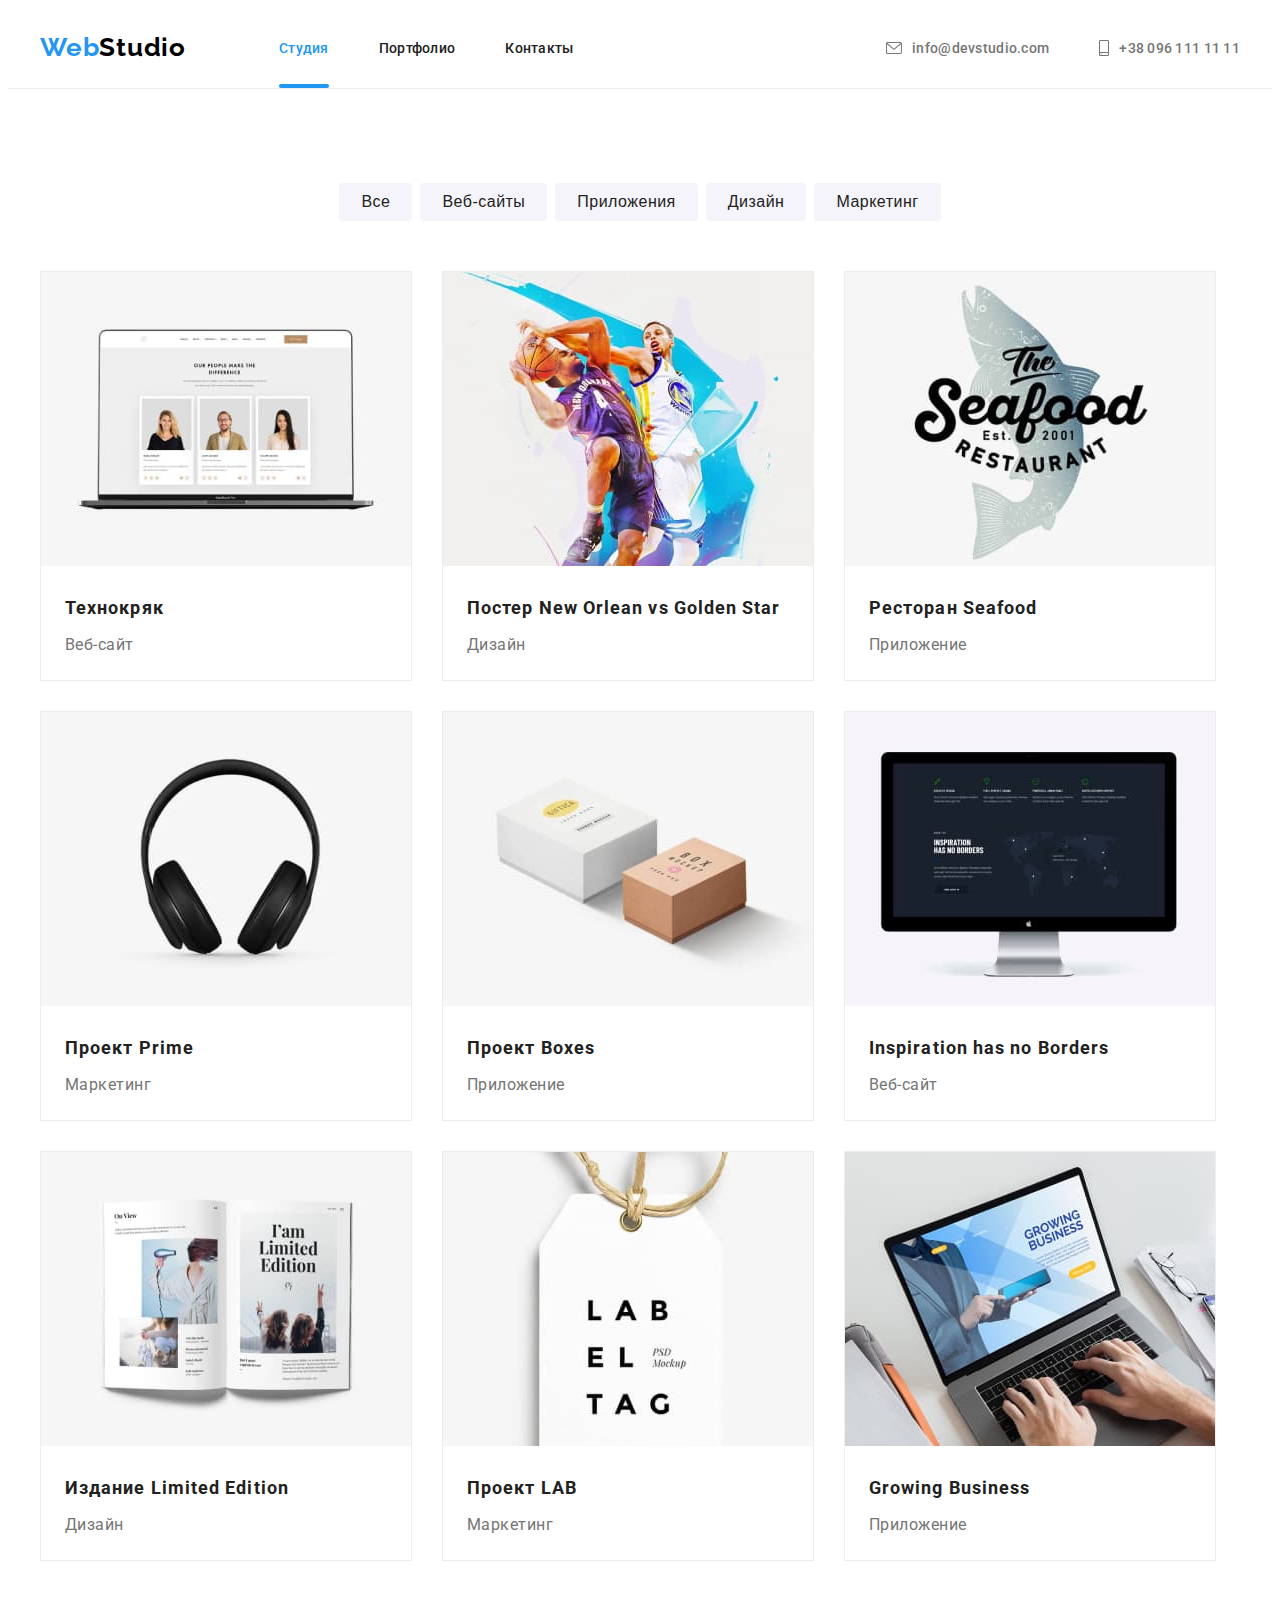
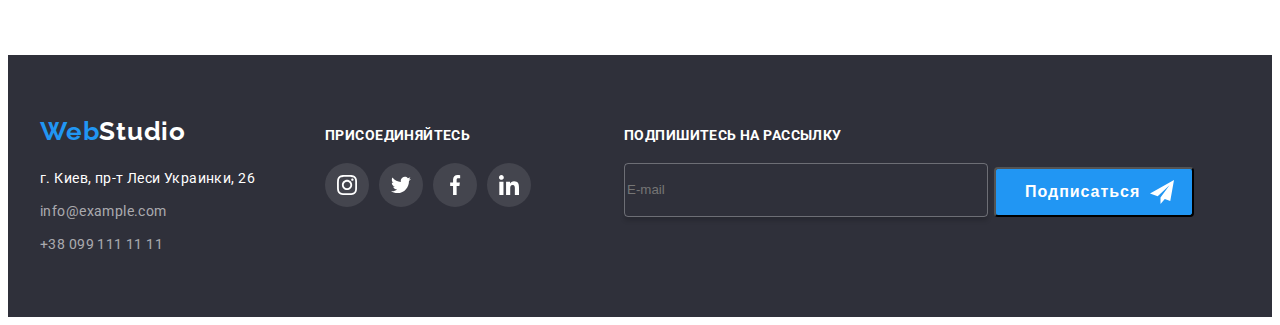
==== portfolio.html @ fc7d37a7 "cloning" ====
<!DOCTYPE html>
<html lang="ru">
  <head>
    <meta charset="UTF-8" />
    <meta http-equiv="X-UA-Compatible" content="IE=edge" />
    <meta name="viewport" content="width=device-width, initial-scale=1.0" />
    <title>Document</title>
    <link rel="preconnect" href="https://fonts.googleapis.com" />
    <link rel="preconnect" href="https://fonts.gstatic.com" crossorigin />
    <link
      href="https://fonts.googleapis.com/css2?family=Raleway:wght@700&family=Roboto:wght@400;500;700;900&display=swap"
      rel="stylesheet"
    />
    <link
      rel="stylesheet"
      href="https://cdnjs.cloudflare.com/ajax/libs/modern-normalize/1.1.0/modern-normalize.min.css"
      integrity="sha512-wpPYUAdjBVSE4KJnH1VR1HeZfpl1ub8YT/NKx4PuQ5NmX2tKuGu6U/JRp5y+Y8XG2tV+wKQpNHVUX03MfMFn9Q=="
      crossorigin="anonymous"
      referrerpolicy="no-referrer"
    />
    <!-- <link rel="stylesheet" href="./css/styles.css" /> -->
    <link rel="stylesheet" href="./css/main.min.css" />
  </head>

  <body>
    <header class="header">
      <div class="conteiner conteiner--header">
        <a class="logo logo--header line-none" href="index.html"
          ><span class="logo__web">Web</span>Studio</a
        >
        <nav>
          <ul class="nav no-dots">
            <li class="nav__item">
              <a class="nav__link link line-none" href="index.html"> Студия </a>
            </li>
            <li class="nav__item">
              <a class="nav__link line-none" href="./portfolio.html">
                Портфолио
              </a>
            </li>
            <li class="nav__item">
              <a class="nav__link line-none" href=""> Контакты </a>
            </li>
          </ul>
        </nav>

        <ul class="contacts no-dots">
          <li class="contacts__item">
            <a class="contacts__link line-none" href="mailto:info@devstudio.com"
              ><svg class="contacts__icon" width="16" height="12">
                <use
                  href="./images/contacts/symbol-defs.svg#icon-envelope-1"
                ></use></svg
              >info@devstudio.com</a
            >
          </li>
          <li class="contacts__item">
            <a class="contacts__link line-none" href="tel:+380961111111"
              ><svg class="contacts__icon" width="10" height="16">
                <use
                  href="./images/contacts/symbol-defs.svg#icon-smartphone-1"
                ></use></svg
              >+38 096 111 11 11</a
            >
          </li>
        </ul>
      </div>
    </header>

    <main>
      <section class="section">
        <div class="conteiner">
          <h1 class="visually-hidden">Наши продукты</h1>
          <ul class="radio-btn no-dots">
            <li class="radio-btn__item">
              <button class="radio-btn__filter" type="button">Все</button>
            </li>
            <li class="radio-btn__item">
              <button class="radio-btn__filter" type="button">Веб-сайты</button>
            </li>
            <li class="radio-btn__item">
              <button class="radio-btn__filter" type="button">
                Приложения
              </button>
            </li>
            <li class="radio-btn__item">
              <button class="radio-btn__filter" type="button">Дизайн</button>
            </li>
            <li class="radio-btn__item">
              <button class="radio-btn__filter" type="button">Маркетинг</button>
            </li>
          </ul>

          <ul class="products__list no-dots">
            <li class="products__item">
              <div class="products__box">
                <img
                  class="products__img"
                  src="./images/portfolio/tehnocryak-1.jpg"
                  alt="экран ноутбука"
                  width="370"
                />
                <p class="products__description">
                  Технокряк это современная площадка распространения
                  коронавируса. Компании используют эту платформу для цифрового
                  шпионажа и атак на защищённые сервера конкурентов.
                </p>
              </div>
              <div class="products__item-div">
                <h2 class="products__title">Технокряк</h2>
                <p class="products__type">Веб-сайт</p>
              </div>
            </li>
            <li class="products__item">
              <div class="products__box">
                <img
                  class="products__img"
                  src="./images/portfolio/poster-1.jpg"
                  alt="два баскетболиста с мячом"
                  width="370"
                />
                <p class="products__description">
                  Технокряк это современная площадка распространения
                  коронавируса. Компании используют эту платформу для цифрового
                  шпионажа и атак на защищённые сервера конкурентов.
                </p>
              </div>
              <div class="products__item-div">
                <h2 class="products__title">
                  Постер New Orlean vs Golden Star
                </h2>
                <p class="products__type">Дизайн</p>
              </div>
            </li>
            <li class="products__item">
              <div class="products__box">
                <img
                  class="products__img"
                  src="./images/portfolio/seafood-1.jpg"
                  alt="эмблема ресторана сифуд"
                  width="370"
                />
                <p class="products__description">
                  Технокряк это современная площадка распространения
                  коронавируса. Компании используют эту платформу для цифрового
                  шпионажа и атак на защищённые сервера конкурентов.
                </p>
              </div>
              <div class="products__item-div">
                <h2 class="products__title">Ресторан Seafood</h2>
                <p class="products__type">Приложение</p>
              </div>
            </li>
            <li class="products__item">
              <div class="products__box">
                <img
                  class="products__img"
                  src="./images/portfolio/prime-1.jpg"
                  alt="наушники"
                  width="370"
                />
                <p class="products__description">
                  Технокряк это современная площадка распространения
                  коронавируса. Компании используют эту платформу для цифрового
                  шпионажа и атак на защищённые сервера конкурентов.
                </p>
              </div>
              <div class="products__item-div">
                <h2 class="products__title">Проект Prime</h2>
                <p class="products__type">Маркетинг</p>
              </div>
            </li>
            <li class="products__item">
              <div class="products__box">
                <img
                  class="products__img"
                  src="./images/portfolio/boxes-1.jpg"
                  alt="белая коробка рядом с коричневой коробкой"
                  width="370"
                />
                <p class="products__description">
                  Технокряк это современная площадка распространения
                  коронавируса. Компании используют эту платформу для цифрового
                  шпионажа и атак на защищённые сервера конкурентов.
                </p>
              </div>
              <div class="products__item-div">
                <h2 class="products__title">Проект Boxes</h2>
                <p class="products__type">Приложение</p>
              </div>
            </li>
            <li class="products__item">
              <div class="products__box">
                <img
                  class="products__img"
                  src="./images/portfolio/inspiration-1.jpg"
                  alt="монитор компьютера"
                  width="370"
                />
                <p class="products__description">
                  Технокряк это современная площадка распространения
                  коронавируса. Компании используют эту платформу для цифрового
                  шпионажа и атак на защищённые сервера конкурентов.
                </p>
              </div>
              <div class="products__item-div">
                <h2 class="products__title">Inspiration has no Borders</h2>
                <p class="products__type">Веб-сайт</p>
              </div>
            </li>
            <li class="products__item">
              <div class="products__box">
                <img
                  class="products__img"
                  src="./images/portfolio/limited-1.jpg"
                  alt="расскрытая книга"
                  width="370"
                />
                <p class="products__description">
                  Технокряк это современная площадка распространения
                  коронавируса. Компании используют эту платформу для цифрового
                  шпионажа и атак на защищённые сервера конкурентов.
                </p>
              </div>
              <div class="products__item-div">
                <h2 class="products__title">Издание Limited Edition</h2>
                <p class="products__type">Дизайн</p>
              </div>
            </li>
            <li class="products__item">
              <div class="products__box">
                <img
                  class="products__img"
                  src="./images/portfolio/lab-1.jpg"
                  alt="этикетка"
                  width="370"
                />
                <p class="products__description">
                  Технокряк это современная площадка распространения
                  коронавируса. Компании используют эту платформу для цифрового
                  шпионажа и атак на защищённые сервера конкурентов.
                </p>
              </div>
              <div class="products__item-div">
                <h2 class="products__title">Проект LAB</h2>
                <p class="products__type">Маркетинг</p>
              </div>
            </li>
            <li class="products__item">
              <div class="products__box">
                <img
                  class="products__img"
                  src="./images/portfolio/growing-1.jpg"
                  alt="ноутбук с руками человека"
                  width="370"
                />
                <p class="products__description">
                  Технокряк это современная площадка распространения
                  коронавируса. Компании используют эту платформу для цифрового
                  шпионажа и атак на защищённые сервера конкурентов.
                </p>
              </div>
              <div class="products__item-div">
                <h2 class="products__title">Growing Business</h2>
                <p class="products__type">Приложение</p>
              </div>
            </li>
          </ul>
        </div>
      </section>
    </main>

    <footer class="footer">
      <div class="conteiner conteiner--footer">
        <div class="adress-logo">
          <a class="logo logo--footer line-none" href="index.html"
            ><span class="logo__web">Web</span>Studio</a
          >
          <address class="address">
            <p class="address__text">г. Киев, пр-т Леси Украинки, 26</p>
            <ul class="address__list no-dots">
              <li class="address__item">
                <a
                  class="address__link line-none"
                  href="mailto:info@example.com"
                  >info@example.com</a
                >
              </li>
              <li class="address__item">
                <a class="address__link line-none" href="tel:+380991111111"
                  >+38 099 111 11 11</a
                >
              </li>
            </ul>
          </address>
        </div>
        <div class="invitation">
          <p class="invitation__text">присоединяйтесь</p>
          <ul class="social__list no-dots">
            <li class="social__item">
              <a class="social__link line-none" href=""
                ><svg class="social__icon" width="20" height="20">
                  <use
                    href="./images/social/icons.svg#icon-instagram-1"
                  ></use></svg
              ></a>
            </li>
            <li class="social__item">
              <a class="social__link line-none" href=""
                ><svg class="social__icon" width="20" height="20">
                  <use
                    href="./images/social/icons.svg#icon-twitter-1"
                  ></use></svg
              ></a>
            </li>
            <li class="social__item">
              <a class="social__link line-none" href=""
                ><svg class="social__icon" width="20" height="20">
                  <use
                    href="./images/social/icons.svg#icon-facebook-1"
                  ></use></svg
              ></a>
            </li>
            <li class="social__item">
              <a class="social__link line-none" href=""
                ><svg class="social__icon" width="20" height="20">
                  <use
                    href="./images/social/icons.svg#icon-linkedin-1"
                  ></use></svg
              ></a>
            </li>
          </ul>
        </div>

        <form class="footer-form">
          <div class="subscribe">
            <label for="user_email" class="subscribe__email"
              >Подпишитесь на рассылку</label
            >
            <input
              type="email"
              name="email"
              id="user_email"
              class="subscribe__input"
              placeholder="E-mail"
            />
          </div>
          <button type="submit" class="button button--footer">
            Подписаться<svg class="button__icon" width="24" height="24">
              <use href="./images/social/icons.svg#icon-icon_send1"></use>
            </svg>
          </button>
        </form>
      </div>
    </footer>
  </body>
</html>
---- css/main.min.css ----
:root{--title-color: #212121;--button-color: #2196f3;--primery-text-color: #757575;--baner-text-color: #fff;--baner-color: rgba(196, 196, 196, 1);--filter-color: rgba(245, 244, 250, 1);--footer-text-color: rgba(255, 255, 255, 0.6);--footer-color: rgba(47, 48, 58, 1);--benefits-item-color: rgba(245, 244, 250, 1);--border-clients-color: rgba(175, 177, 184, 1);--icon-color: rgba(175, 177, 184, 1);--icon-hover-color: #fff;--footer-invitation-bg: rgba(255, 255, 255, 0.1);--backdrop-color: rgba(0, 0, 0, 0.2);--products-description-color: rgba(33, 150, 243, 0.9);--input-border-color: rgba(33, 33, 33, 0.2)}.visually-hidden{position:absolute;white-space:nowrap;width:1px;height:1px;overflow:hidden;border:0;padding:0;clip:rect(0 0 0 0);clip-path:inset(50%);margin:-1px}ul,p,h1,h2,h3{margin:0;padding:0}.line-none{text-decoration:none}.no-dots{list-style:none}body{background-color:#fff;font-family:Roboto, sans-serif;color:var(--primery-text-color)}.section{padding-top:94px;padding-bottom:94px}.title{font-weight:700;font-size:36px;line-height:1.166;text-align:center;letter-spacing:0.03em;margin-bottom:50px;color:var(--title-color)}.header{padding-top:24px;padding-bottom:25px;border-bottom:1px solid #ececec}.conteiner--header{display:flex;align-items:center}.logo--header{margin-right:93px}.nav{display:flex}.nav__item,.contacts__item{font-weight:500;font-size:14px;line-height:1.143;letter-spacing:0.02em;margin-right:50px}.nav__item:last-child,.contacts__item:last-child{margin-right:0}.nav__link{color:var(--title-color);transition-property:color;transition-duration:250ms;transition-timing-function:cubic-bezier(0.4, 0, 0.2, 1)}.link{color:var(--button-color);position:relative}.link::after{content:"";width:100%;height:4px;border-radius:2px;background-color:var(--button-color);position:absolute;left:0;bottom:-32px}.contacts{display:flex;align-items:center;margin-left:auto}.contacts__link{color:var(--primery-text-color);display:flex;align-items:center;transition-property:color;transition-duration:250ms;transition-timing-function:cubic-bezier(0.4, 0, 0.2, 1)}.contacts__link .contacts__icon{margin-right:10px;fill:currentColor}.nav__link:hover,.nav__link:active,.nav__link:focus,.contacts__link:hover,.contacts__link:focus{color:var(--button-color)}.footer-form{display:flex;width:570px;position:relative}.subscribe{display:flex;flex-direction:column}.subscribe__email{padding-bottom:20px;font-weight:700;font-size:14px;line-height:1.143;letter-spacing:0.03em;text-transform:uppercase;color:var(--icon-hover-color)}.subscribe__input{background-color:transparent;width:358px;height:50px;border:1px solid rgba(255,255,255,0.3);border-radius:4px;box-shadow:0px 4px 4px rgba(0,0,0,0.15)}.button--footer{padding-top:10px;padding-bottom:10px;padding-left:29px;display:flex;align-items:center;position:absolute;bottom:0px;right:0px}.button--footer .button__icon{fill:currentColor;margin-left:10px}.footer{color:#fff;background-color:var(--footer-color);padding:60px 0}.conteiner--footer{display:flex;align-items:baseline}.adress-logo{margin-right:70px}.logo.logo--footer{color:#fff}.address{margin-top:20px}.address__text,.address__item{font-style:normal;font-size:14px;line-height:1.71;letter-spacing:0.03em;margin-bottom:9px}.address__item:last-child{margin-bottom:0}.address__link{color:var(--footer-text-color);transition-property:color;transition-duration:250ms;transition-timing-function:cubic-bezier(0.4, 0, 0.2, 1)}.address__link:hover{color:var(--button-color)}.invitation{padding-top:12px;margin-right:93px}.invitation__text{font-weight:700;font-size:14px;line-height:16px;letter-spacing:0.03em;text-transform:uppercase;margin-bottom:20px}.invitation .social__link{color:var(--icon-hover-color);background-color:var(--footer-invitation-bg);transition-property:background-color;transition-duration:250ms;transition-timing-function:cubic-bezier(0.4, 0, 0.2, 1)}.invitation .social__link:hover,.invitation .social__link:focus{background-color:var(--button-color)}.conteiner{width:1200px;margin:0 auto;padding:0 15px}.logo{font-family:Raleway;font-weight:700;font-size:26px;line-height:1.2;letter-spacing:0.03em;color:#000}.logo__web{color:var(--button-color)}.baner{max-width:1600px;height:600px;margin-right:auto;margin-left:auto;background-image:linear-gradient(to right, rgba(47,48,58,0.4), rgba(47,48,58,0.4)),url(../images/bg-img/Img.jpg);background-repeat:no-repeat;background-position:center;background-size:cover;background-color:var(--baner-color);text-align:center;padding-top:200px;padding-bottom:200px}.baner__title{color:var(--baner-text-color);font-weight:900;font-size:44px;line-height:1.36;text-align:center;letter-spacing:0.06em;text-transform:uppercase;width:696px;margin-right:auto;margin-left:auto;margin-bottom:30px}.button{width:200px;height:50px;background-color:var(--button-color);box-shadow:0px 4px 4px var(rgba(0,0,0,0.15));border-radius:4px;font-weight:700;font-size:16px;line-height:1.87;letter-spacing:0.06em;color:var(--baner-text-color);cursor:pointer}.button:hover,.button:focus{transition-property:color, background-color;transition-duration:250ms;transition-timing-function:cubic-bezier(0.4, 0, 0.2, 1);background-color:var(--icon-hover-color);color:var(--button-color)}.backdrop{position:fixed;top:0;left:0;width:100vw;height:100vh;background-color:var(--backdrop-color);display:flex;align-items:center;justify-content:center}.modal{width:528px;min-height:581px;background-color:#fff;position:relative;padding:40px}.close-btn{width:30px;height:30px;border-radius:50%;background-color:#ffffff;border:1px solid rgba(0,0,0,0.1);display:flex;justify-content:center;align-items:center;position:absolute;top:8px;right:8px}.close-btn:focus{border-color:var(--button-color);fill:var(--button-color)}.close-btn__icon{transition-property:fill;transition-duration:250ms;transition-timing-function:cubic-bezier(0.4, 0, 0.2, 1)}.close-btn:hover .close-btn__icon{fill:var(--button-color)}.is-hidden{opacity:0;visibility:hidden;pointer-events:none}.modal__title{font-weight:700;font-size:20px;line-height:1.15;text-align:center;letter-spacing:0.03em;color:var(--title-color);margin-bottom:12px}.modal-field{margin-bottom:10px}.modal-field__label{font-weight:400;font-size:12px;line-height:1.17;letter-spacing:0.01em;display:block;margin-bottom:4px}.modal-field__wrap{position:relative}.modal-field__text{width:100%;height:120px;border:1px solid var(--input-border-color);border-radius:4px;padding:12px 16px;color:var(--title-color);font-size:14px;resize:none}.modal-field__input{width:100%;height:40px;border:1px solid var(--input-border-color);border-radius:4px;padding-left:42px;color:var(--title-color);font-size:14px;outline:none;transition-property:border-color;transition-duration:250ms;transition-timing-function:cubic-bezier(0.4, 0, 0.2, 1)}.modal-field__input:focus{border-color:var(--button-color)}.modal-field__input:focus+.modal-field__icon{fill:var(--button-color)}.modal-field__icon{fill:var(--title-color);position:absolute;left:12px;top:50%;transform:translateY(-50%);transition-property:fill;transition-duration:250ms;transition-timing-function:cubic-bezier(0.4, 0, 0.2, 1)}.field{margin-bottom:20px}.field:focus{border-color:var(--button-color)}.modal-policy{display:flex;justify-content:center;margin-bottom:30px}.modal-policy__text{font-size:14px;line-height:1.71;letter-spacing:0.03em;display:flex;align-items:center;position:relative}.link-policy{margin-left:6px;color:var(--button-color)}.modal-policy__text::before{content:"";width:16px;height:15px;border:2px solid var(--title-color);border-radius:2px;margin-right:7px;background-image:url(../images/modal/Vector1.svg);background-position:center;background-size:16px;background-repeat:no-repeat}.modal-policy__check:checked+.modal-policy__text::before{background-color:var(--button-color);border:none}.submit-button{text-align:center}.benefits__title{font-weight:700;font-size:14px;line-height:1.143;letter-spacing:0.03em;text-transform:uppercase;margin-bottom:10px;color:var(--title-color)}.benefits__list{display:flex;justify-content:space-between}.benefits__item{width:270px}.benefits__item::before{display:block;content:"";height:120px;background-color:var(--benefits-item-color);background-size:70px 70px;background-position:center;background-repeat:no-repeat;margin-bottom:30px}.benefits__text{font-size:14px;line-height:1.71;letter-spacing:0.03em}.benefits__item:nth-child(1)::before{background-image:url(../images/banefis-icon/antenna_1.png)}.benefits__item:nth-child(2)::before{background-image:url(../images/banefis-icon/clock.png)}.benefits__item:nth-child(3)::before{background-image:url(../images/banefis-icon/diagram.png)}.benefits__item:nth-child(4)::before{background-image:url(../images/banefis-icon/astronaut.png)}.pictures{padding-top:0}.pictures__list{display:flex;justify-content:space-between}.pictures__item{width:370px;position:relative}.pictures__images{display:block}.pictures__text{font-weight:700;font-size:14px;line-height:16px;text-align:center;letter-spacing:0.03em;text-transform:uppercase;color:var(--baner-text-color);background-color:rgba(47,48,58,0.8);width:100%;height:70px;padding-top:27px;padding-bottom:27px;position:absolute;bottom:0;left:0}.social__list{display:flex;justify-content:center}.social__item+.social__item{margin-left:10px}.social__link{text-decoration:none;width:44px;height:44px;border-radius:50%;display:flex;justify-content:center;align-items:center;color:var(--icon-color);transition-property:color, background-color;transition-duration:250ms;transition-timing-function:cubic-bezier(0.4, 0, 0.2, 1)}.social__link:hover,.social__link:focus{background-color:var(--button-color);color:var(--icon-hover-color)}.social__icon{fill:currentColor}.team{background-color:var(--filter-color)}.team__list{display:flex;margin-right:-30px}.team__item{padding-bottom:30px;margin-right:30px;width:270px;background:#ffffff;box-shadow:0px 1px 3px rgba(0,0,0,0.12),0px 1px 1px rgba(0,0,0,0.14),0px 2px 1px rgba(0,0,0,0.2);border-radius:0px 0px 4px 4px}.team__names{font-weight:500;font-size:16px;line-height:1.1875;text-align:center;letter-spacing:0.03em;margin-top:30px;margin-bottom:10px;color:var(--title-color)}.team__profession{font-size:16px;line-height:1.1875;text-align:center;letter-spacing:0.03em;margin-bottom:16px}.clients__list{display:flex}.clients__item:not(:last-child){margin-right:30px}.clients__link{text-decoration:none;display:flex;justify-content:center;align-items:center;width:170px;height:92px;border:1px solid var(--border-clients-color);border-radius:4px;color:var(--icon-color);transition-property:border-color, color;transition-duration:250ms;transition-timing-function:cubic-bezier(0.4, 0, 0.2, 1)}.clients__link:hover,.clients__link:focus{border-color:var(--button-color);color:var(--button-color)}.clients__icon{fill:currentColor}.radio-btn{display:flex;justify-content:center;margin-bottom:50px}.radio-btn__item{margin-right:8px}.radio-btn__item:last-child{margin-right:0}.radio-btn__filter{font-weight:500;font-size:16px;line-height:1.62;text-align:center;letter-spacing:0.03em;background-color:var(--filter-color);color:var(--title-color);padding:6px 22px;border:none;border-radius:4px;transition-property:box-shadow, color, background-color;transition-duration:250ms;transition-timing-function:cubic-bezier(0.4, 0, 0.2, 1)}.radio-btn__filter:hover,.radio-btn__filter:focus{background-color:var(--button-color);color:var(--baner-text-color);cursor:pointer;box-shadow:0px 3px 1px rgba(0,0,0,0.1),0px 1px 2px rgba(0,0,0,0.08),0px 2px 2px rgba(0,0,0,0.12)}.products__list{display:flex;flex-wrap:wrap;margin-right:-30px;margin-bottom:-30px}.products__item{width:370px;border:1px solid #eee;margin-right:30px;margin-bottom:30px;transition-property:box-shadow;transition-duration:250ms;transition-timing-function:cubic-bezier(0.4, 0, 0.2, 1);transition-delay:0}.products__item:hover{box-shadow:0px 1px 1px rgba(0,0,0,0.12),0px 4px 4px rgba(0,0,0,0.06),1px 4px 6px rgba(0,0,0,0.16)}.products__box{position:relative;overflow:hidden}.products__box__img{display:block}.products__description{font-weight:400;font-size:18px;line-height:1.56;letter-spacing:0.03em;color:var(--icon-hover-color);padding-top:63px;padding-left:24px;padding-right:24px;background-color:var(--products-description-color);position:absolute;top:0;left:0;height:100%;transform:translateY(100%);transition-property:transform;transition-duration:250ms;transition-timing-function:cubic-bezier(0.4, 0, 0.2, 1);transition-delay:0}.products__item:hover .products__description{transform:translateY(0)}.products__item-div{padding-left:24px;padding-right:24px;padding-bottom:20px;padding-top:20px}.products__title{font-weight:700;font-size:18px;line-height:2;letter-spacing:0.06em;color:var(--title-color);margin-bottom:4px}.products__type{font-size:16px;line-height:1.87;letter-spacing:0.03em}
/*# sourceMappingURL=main.min.css.map */
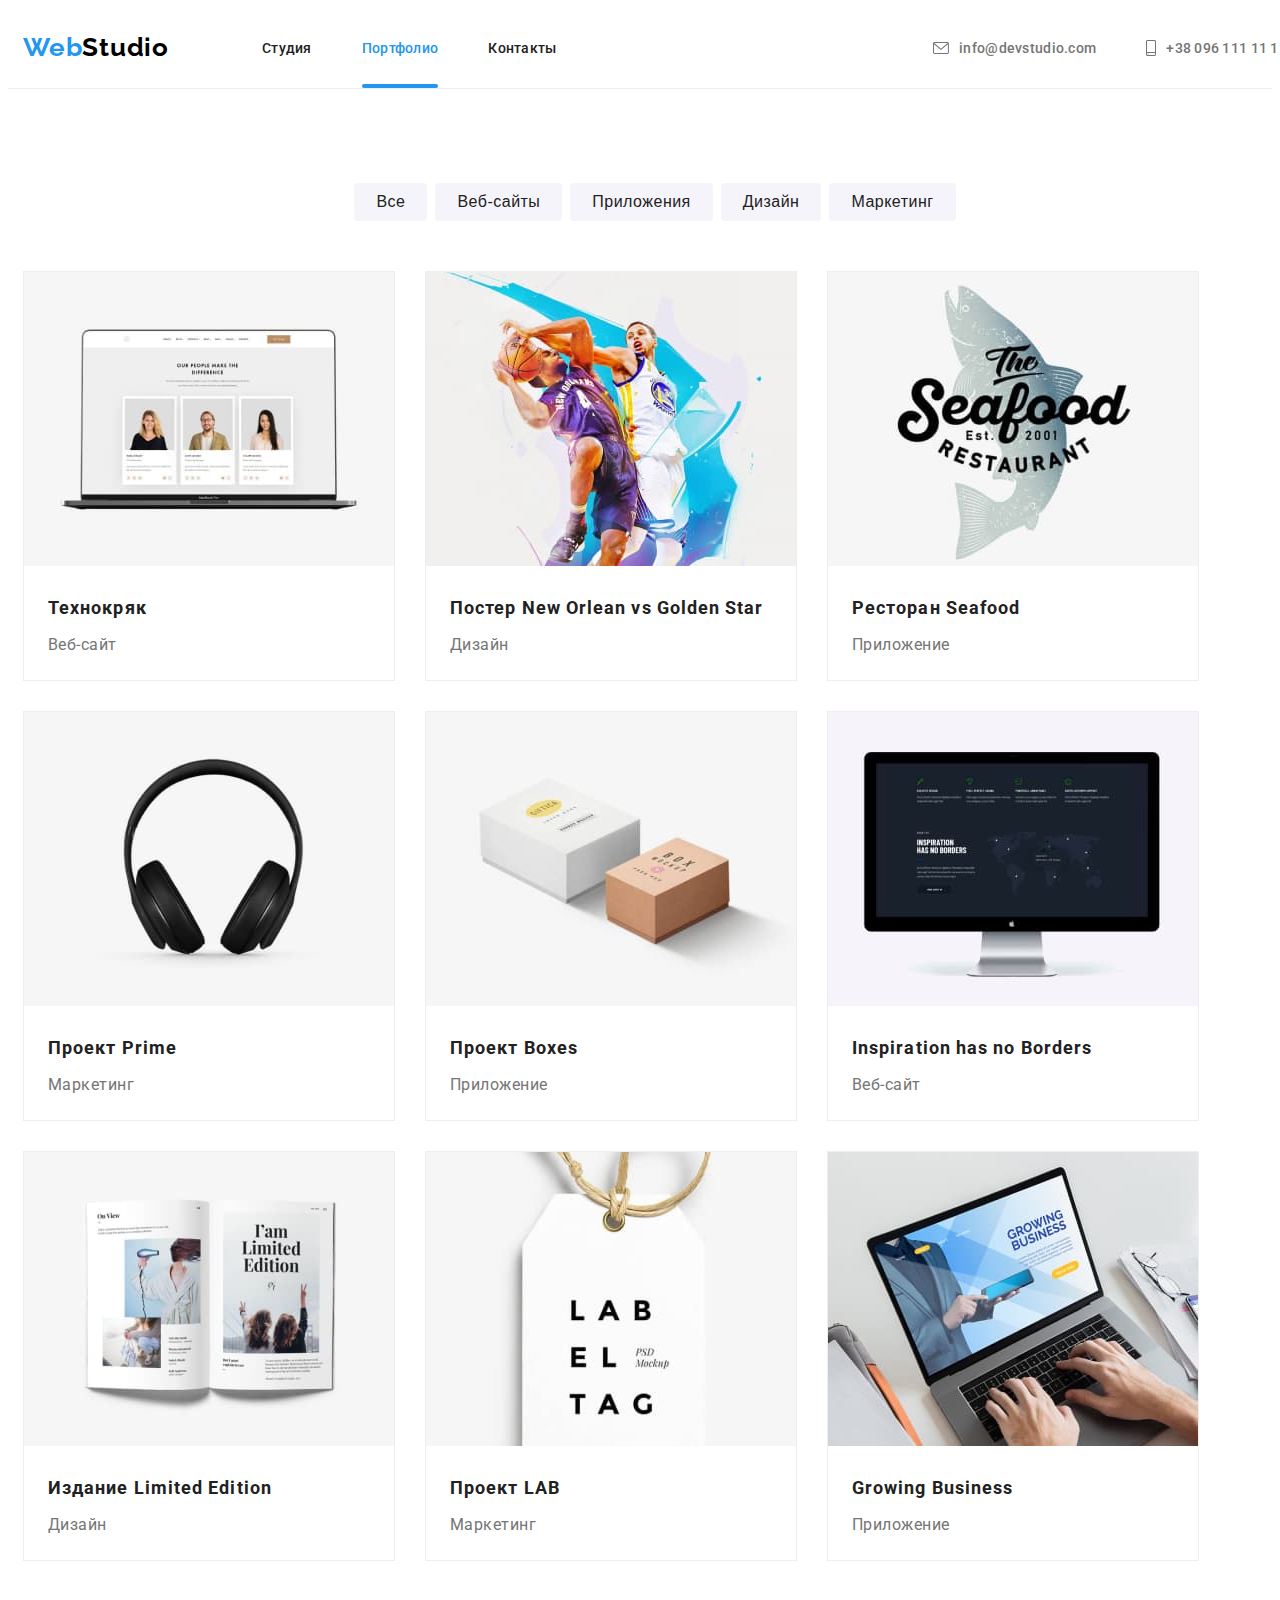
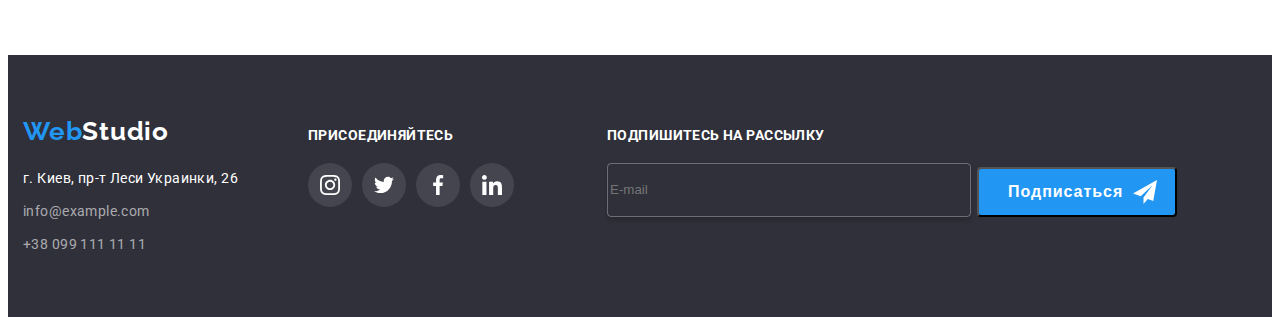
==== commit 61541d21: "герой 320" ====
--- a/portfolio.html
+++ b/portfolio.html
@@ -31,10 +31,10 @@
         <nav>
           <ul class="nav no-dots">
             <li class="nav__item">
-              <a class="nav__link link line-none" href="index.html"> Студия </a>
+              <a class="nav__link  line-none" href="index.html"> Студия </a>
             </li>
             <li class="nav__item">
-              <a class="nav__link line-none" href="./portfolio.html">
+              <a class="nav__link link line-none" href="./portfolio.html">
                 Портфолио
               </a>
             </li>
--- a/css/main.min.css
+++ b/css/main.min.css
@@ -1,2 +1,2 @@
-:root{--title-color: #212121;--button-color: #2196f3;--primery-text-color: #757575;--baner-text-color: #fff;--baner-color: rgba(196, 196, 196, 1);--filter-color: rgba(245, 244, 250, 1);--footer-text-color: rgba(255, 255, 255, 0.6);--footer-color: rgba(47, 48, 58, 1);--benefits-item-color: rgba(245, 244, 250, 1);--border-clients-color: rgba(175, 177, 184, 1);--icon-color: rgba(175, 177, 184, 1);--icon-hover-color: #fff;--footer-invitation-bg: rgba(255, 255, 255, 0.1);--backdrop-color: rgba(0, 0, 0, 0.2);--products-description-color: rgba(33, 150, 243, 0.9);--input-border-color: rgba(33, 33, 33, 0.2)}.visually-hidden{position:absolute;white-space:nowrap;width:1px;height:1px;overflow:hidden;border:0;padding:0;clip:rect(0 0 0 0);clip-path:inset(50%);margin:-1px}ul,p,h1,h2,h3{margin:0;padding:0}.line-none{text-decoration:none}.no-dots{list-style:none}body{background-color:#fff;font-family:Roboto, sans-serif;color:var(--primery-text-color)}.section{padding-top:94px;padding-bottom:94px}.title{font-weight:700;font-size:36px;line-height:1.166;text-align:center;letter-spacing:0.03em;margin-bottom:50px;color:var(--title-color)}.header{padding-top:24px;padding-bottom:25px;border-bottom:1px solid #ececec}.conteiner--header{display:flex;align-items:center}.logo--header{margin-right:93px}.nav{display:flex}.nav__item,.contacts__item{font-weight:500;font-size:14px;line-height:1.143;letter-spacing:0.02em;margin-right:50px}.nav__item:last-child,.contacts__item:last-child{margin-right:0}.nav__link{color:var(--title-color);transition-property:color;transition-duration:250ms;transition-timing-function:cubic-bezier(0.4, 0, 0.2, 1)}.link{color:var(--button-color);position:relative}.link::after{content:"";width:100%;height:4px;border-radius:2px;background-color:var(--button-color);position:absolute;left:0;bottom:-32px}.contacts{display:flex;align-items:center;margin-left:auto}.contacts__link{color:var(--primery-text-color);display:flex;align-items:center;transition-property:color;transition-duration:250ms;transition-timing-function:cubic-bezier(0.4, 0, 0.2, 1)}.contacts__link .contacts__icon{margin-right:10px;fill:currentColor}.nav__link:hover,.nav__link:active,.nav__link:focus,.contacts__link:hover,.contacts__link:focus{color:var(--button-color)}.footer-form{display:flex;width:570px;position:relative}.subscribe{display:flex;flex-direction:column}.subscribe__email{padding-bottom:20px;font-weight:700;font-size:14px;line-height:1.143;letter-spacing:0.03em;text-transform:uppercase;color:var(--icon-hover-color)}.subscribe__input{background-color:transparent;width:358px;height:50px;border:1px solid rgba(255,255,255,0.3);border-radius:4px;box-shadow:0px 4px 4px rgba(0,0,0,0.15)}.button--footer{padding-top:10px;padding-bottom:10px;padding-left:29px;display:flex;align-items:center;position:absolute;bottom:0px;right:0px}.button--footer .button__icon{fill:currentColor;margin-left:10px}.footer{color:#fff;background-color:var(--footer-color);padding:60px 0}.conteiner--footer{display:flex;align-items:baseline}.adress-logo{margin-right:70px}.logo.logo--footer{color:#fff}.address{margin-top:20px}.address__text,.address__item{font-style:normal;font-size:14px;line-height:1.71;letter-spacing:0.03em;margin-bottom:9px}.address__item:last-child{margin-bottom:0}.address__link{color:var(--footer-text-color);transition-property:color;transition-duration:250ms;transition-timing-function:cubic-bezier(0.4, 0, 0.2, 1)}.address__link:hover{color:var(--button-color)}.invitation{padding-top:12px;margin-right:93px}.invitation__text{font-weight:700;font-size:14px;line-height:16px;letter-spacing:0.03em;text-transform:uppercase;margin-bottom:20px}.invitation .social__link{color:var(--icon-hover-color);background-color:var(--footer-invitation-bg);transition-property:background-color;transition-duration:250ms;transition-timing-function:cubic-bezier(0.4, 0, 0.2, 1)}.invitation .social__link:hover,.invitation .social__link:focus{background-color:var(--button-color)}.conteiner{width:1200px;margin:0 auto;padding:0 15px}.logo{font-family:Raleway;font-weight:700;font-size:26px;line-height:1.2;letter-spacing:0.03em;color:#000}.logo__web{color:var(--button-color)}.baner{max-width:1600px;height:600px;margin-right:auto;margin-left:auto;background-image:linear-gradient(to right, rgba(47,48,58,0.4), rgba(47,48,58,0.4)),url(../images/bg-img/Img.jpg);background-repeat:no-repeat;background-position:center;background-size:cover;background-color:var(--baner-color);text-align:center;padding-top:200px;padding-bottom:200px}.baner__title{color:var(--baner-text-color);font-weight:900;font-size:44px;line-height:1.36;text-align:center;letter-spacing:0.06em;text-transform:uppercase;width:696px;margin-right:auto;margin-left:auto;margin-bottom:30px}.button{width:200px;height:50px;background-color:var(--button-color);box-shadow:0px 4px 4px var(rgba(0,0,0,0.15));border-radius:4px;font-weight:700;font-size:16px;line-height:1.87;letter-spacing:0.06em;color:var(--baner-text-color);cursor:pointer}.button:hover,.button:focus{transition-property:color, background-color;transition-duration:250ms;transition-timing-function:cubic-bezier(0.4, 0, 0.2, 1);background-color:var(--icon-hover-color);color:var(--button-color)}.backdrop{position:fixed;top:0;left:0;width:100vw;height:100vh;background-color:var(--backdrop-color);display:flex;align-items:center;justify-content:center}.modal{width:528px;min-height:581px;background-color:#fff;position:relative;padding:40px}.close-btn{width:30px;height:30px;border-radius:50%;background-color:#ffffff;border:1px solid rgba(0,0,0,0.1);display:flex;justify-content:center;align-items:center;position:absolute;top:8px;right:8px}.close-btn:focus{border-color:var(--button-color);fill:var(--button-color)}.close-btn__icon{transition-property:fill;transition-duration:250ms;transition-timing-function:cubic-bezier(0.4, 0, 0.2, 1)}.close-btn:hover .close-btn__icon{fill:var(--button-color)}.is-hidden{opacity:0;visibility:hidden;pointer-events:none}.modal__title{font-weight:700;font-size:20px;line-height:1.15;text-align:center;letter-spacing:0.03em;color:var(--title-color);margin-bottom:12px}.modal-field{margin-bottom:10px}.modal-field__label{font-weight:400;font-size:12px;line-height:1.17;letter-spacing:0.01em;display:block;margin-bottom:4px}.modal-field__wrap{position:relative}.modal-field__text{width:100%;height:120px;border:1px solid var(--input-border-color);border-radius:4px;padding:12px 16px;color:var(--title-color);font-size:14px;resize:none}.modal-field__input{width:100%;height:40px;border:1px solid var(--input-border-color);border-radius:4px;padding-left:42px;color:var(--title-color);font-size:14px;outline:none;transition-property:border-color;transition-duration:250ms;transition-timing-function:cubic-bezier(0.4, 0, 0.2, 1)}.modal-field__input:focus{border-color:var(--button-color)}.modal-field__input:focus+.modal-field__icon{fill:var(--button-color)}.modal-field__icon{fill:var(--title-color);position:absolute;left:12px;top:50%;transform:translateY(-50%);transition-property:fill;transition-duration:250ms;transition-timing-function:cubic-bezier(0.4, 0, 0.2, 1)}.field{margin-bottom:20px}.field:focus{border-color:var(--button-color)}.modal-policy{display:flex;justify-content:center;margin-bottom:30px}.modal-policy__text{font-size:14px;line-height:1.71;letter-spacing:0.03em;display:flex;align-items:center;position:relative}.link-policy{margin-left:6px;color:var(--button-color)}.modal-policy__text::before{content:"";width:16px;height:15px;border:2px solid var(--title-color);border-radius:2px;margin-right:7px;background-image:url(../images/modal/Vector1.svg);background-position:center;background-size:16px;background-repeat:no-repeat}.modal-policy__check:checked+.modal-policy__text::before{background-color:var(--button-color);border:none}.submit-button{text-align:center}.benefits__title{font-weight:700;font-size:14px;line-height:1.143;letter-spacing:0.03em;text-transform:uppercase;margin-bottom:10px;color:var(--title-color)}.benefits__list{display:flex;justify-content:space-between}.benefits__item{width:270px}.benefits__item::before{display:block;content:"";height:120px;background-color:var(--benefits-item-color);background-size:70px 70px;background-position:center;background-repeat:no-repeat;margin-bottom:30px}.benefits__text{font-size:14px;line-height:1.71;letter-spacing:0.03em}.benefits__item:nth-child(1)::before{background-image:url(../images/banefis-icon/antenna_1.png)}.benefits__item:nth-child(2)::before{background-image:url(../images/banefis-icon/clock.png)}.benefits__item:nth-child(3)::before{background-image:url(../images/banefis-icon/diagram.png)}.benefits__item:nth-child(4)::before{background-image:url(../images/banefis-icon/astronaut.png)}.pictures{padding-top:0}.pictures__list{display:flex;justify-content:space-between}.pictures__item{width:370px;position:relative}.pictures__images{display:block}.pictures__text{font-weight:700;font-size:14px;line-height:16px;text-align:center;letter-spacing:0.03em;text-transform:uppercase;color:var(--baner-text-color);background-color:rgba(47,48,58,0.8);width:100%;height:70px;padding-top:27px;padding-bottom:27px;position:absolute;bottom:0;left:0}.social__list{display:flex;justify-content:center}.social__item+.social__item{margin-left:10px}.social__link{text-decoration:none;width:44px;height:44px;border-radius:50%;display:flex;justify-content:center;align-items:center;color:var(--icon-color);transition-property:color, background-color;transition-duration:250ms;transition-timing-function:cubic-bezier(0.4, 0, 0.2, 1)}.social__link:hover,.social__link:focus{background-color:var(--button-color);color:var(--icon-hover-color)}.social__icon{fill:currentColor}.team{background-color:var(--filter-color)}.team__list{display:flex;margin-right:-30px}.team__item{padding-bottom:30px;margin-right:30px;width:270px;background:#ffffff;box-shadow:0px 1px 3px rgba(0,0,0,0.12),0px 1px 1px rgba(0,0,0,0.14),0px 2px 1px rgba(0,0,0,0.2);border-radius:0px 0px 4px 4px}.team__names{font-weight:500;font-size:16px;line-height:1.1875;text-align:center;letter-spacing:0.03em;margin-top:30px;margin-bottom:10px;color:var(--title-color)}.team__profession{font-size:16px;line-height:1.1875;text-align:center;letter-spacing:0.03em;margin-bottom:16px}.clients__list{display:flex}.clients__item:not(:last-child){margin-right:30px}.clients__link{text-decoration:none;display:flex;justify-content:center;align-items:center;width:170px;height:92px;border:1px solid var(--border-clients-color);border-radius:4px;color:var(--icon-color);transition-property:border-color, color;transition-duration:250ms;transition-timing-function:cubic-bezier(0.4, 0, 0.2, 1)}.clients__link:hover,.clients__link:focus{border-color:var(--button-color);color:var(--button-color)}.clients__icon{fill:currentColor}.radio-btn{display:flex;justify-content:center;margin-bottom:50px}.radio-btn__item{margin-right:8px}.radio-btn__item:last-child{margin-right:0}.radio-btn__filter{font-weight:500;font-size:16px;line-height:1.62;text-align:center;letter-spacing:0.03em;background-color:var(--filter-color);color:var(--title-color);padding:6px 22px;border:none;border-radius:4px;transition-property:box-shadow, color, background-color;transition-duration:250ms;transition-timing-function:cubic-bezier(0.4, 0, 0.2, 1)}.radio-btn__filter:hover,.radio-btn__filter:focus{background-color:var(--button-color);color:var(--baner-text-color);cursor:pointer;box-shadow:0px 3px 1px rgba(0,0,0,0.1),0px 1px 2px rgba(0,0,0,0.08),0px 2px 2px rgba(0,0,0,0.12)}.products__list{display:flex;flex-wrap:wrap;margin-right:-30px;margin-bottom:-30px}.products__item{width:370px;border:1px solid #eee;margin-right:30px;margin-bottom:30px;transition-property:box-shadow;transition-duration:250ms;transition-timing-function:cubic-bezier(0.4, 0, 0.2, 1);transition-delay:0}.products__item:hover{box-shadow:0px 1px 1px rgba(0,0,0,0.12),0px 4px 4px rgba(0,0,0,0.06),1px 4px 6px rgba(0,0,0,0.16)}.products__box{position:relative;overflow:hidden}.products__box__img{display:block}.products__description{font-weight:400;font-size:18px;line-height:1.56;letter-spacing:0.03em;color:var(--icon-hover-color);padding-top:63px;padding-left:24px;padding-right:24px;background-color:var(--products-description-color);position:absolute;top:0;left:0;height:100%;transform:translateY(100%);transition-property:transform;transition-duration:250ms;transition-timing-function:cubic-bezier(0.4, 0, 0.2, 1);transition-delay:0}.products__item:hover .products__description{transform:translateY(0)}.products__item-div{padding-left:24px;padding-right:24px;padding-bottom:20px;padding-top:20px}.products__title{font-weight:700;font-size:18px;line-height:2;letter-spacing:0.06em;color:var(--title-color);margin-bottom:4px}.products__type{font-size:16px;line-height:1.87;letter-spacing:0.03em}
+:root{--title-color: #212121;--button-color: #2196f3;--primery-text-color: #757575;--baner-text-color: #fff;--baner-color: rgba(196, 196, 196, 1);--filter-color: rgba(245, 244, 250, 1);--footer-text-color: rgba(255, 255, 255, 0.6);--footer-color: rgba(47, 48, 58, 1);--benefits-item-color: rgba(245, 244, 250, 1);--border-clients-color: rgba(175, 177, 184, 1);--icon-color: rgba(175, 177, 184, 1);--icon-hover-color: #fff;--footer-invitation-bg: rgba(255, 255, 255, 0.1);--backdrop-color: rgba(0, 0, 0, 0.2);--products-description-color: rgba(33, 150, 243, 0.9);--input-border-color: rgba(33, 33, 33, 0.2)}.visually-hidden{position:absolute;white-space:nowrap;width:1px;height:1px;overflow:hidden;border:0;padding:0;clip:rect(0 0 0 0);clip-path:inset(50%);margin:-1px}ul,p,h1,h2,h3{margin:0;padding:0}.line-none{text-decoration:none}.no-dots{list-style:none}body{background-color:#fff;font-family:Roboto, sans-serif;color:var(--primery-text-color)}.section{padding-top:94px;padding-bottom:94px}.title{font-weight:700;font-size:36px;line-height:1.166;text-align:center;letter-spacing:0.03em;margin-bottom:50px;color:var(--title-color)}.header{padding-top:24px;padding-bottom:25px;border-bottom:1px solid #ececec}.conteiner--header{display:flex;align-items:center}.logo--header{margin-right:93px}.nav{display:flex}.nav__item,.contacts__item{font-weight:500;font-size:14px;line-height:1.143;letter-spacing:0.02em;margin-right:50px}.nav__item:last-child,.contacts__item:last-child{margin-right:0}.nav__link{color:var(--title-color);transition-property:color;transition-duration:250ms;transition-timing-function:cubic-bezier(0.4, 0, 0.2, 1)}.link{color:var(--button-color);position:relative}.link::after{content:"";width:100%;height:4px;border-radius:2px;background-color:var(--button-color);position:absolute;left:0;bottom:-32px}.contacts{display:flex;align-items:center;margin-left:auto}.contacts__link{color:var(--primery-text-color);display:flex;align-items:center;transition-property:color;transition-duration:250ms;transition-timing-function:cubic-bezier(0.4, 0, 0.2, 1)}.contacts__link .contacts__icon{margin-right:10px;fill:currentColor}.nav__link:hover,.nav__link:active,.nav__link:focus,.contacts__link:hover,.contacts__link:focus{color:var(--button-color)}.footer-form{display:flex;width:570px;position:relative}.subscribe{display:flex;flex-direction:column}.subscribe__email{padding-bottom:20px;font-weight:700;font-size:14px;line-height:1.143;letter-spacing:0.03em;text-transform:uppercase;color:var(--icon-hover-color)}.subscribe__input{background-color:transparent;width:358px;height:50px;border:1px solid rgba(255,255,255,0.3);border-radius:4px;box-shadow:0px 4px 4px rgba(0,0,0,0.15)}.button--footer{padding-top:10px;padding-bottom:10px;padding-left:29px;display:flex;align-items:center;position:absolute;bottom:0px;right:0px}.button--footer .button__icon{fill:currentColor;margin-left:10px}.footer{color:#fff;background-color:var(--footer-color);padding:60px 0}.conteiner--footer{display:flex;align-items:baseline}.adress-logo{margin-right:70px}.logo.logo--footer{color:#fff}.address{margin-top:20px}.address__text,.address__item{font-style:normal;font-size:14px;line-height:1.71;letter-spacing:0.03em;margin-bottom:9px}.address__item:last-child{margin-bottom:0}.address__link{color:var(--footer-text-color);transition-property:color;transition-duration:250ms;transition-timing-function:cubic-bezier(0.4, 0, 0.2, 1)}.address__link:hover{color:var(--button-color)}.invitation{padding-top:12px;margin-right:93px}.invitation__text{font-weight:700;font-size:14px;line-height:16px;letter-spacing:0.03em;text-transform:uppercase;margin-bottom:20px}.invitation .social__link{color:var(--icon-hover-color);background-color:var(--footer-invitation-bg);transition-property:background-color;transition-duration:250ms;transition-timing-function:cubic-bezier(0.4, 0, 0.2, 1)}.invitation .social__link:hover,.invitation .social__link:focus{background-color:var(--button-color)}.conteiner{width:100%;padding:0 15px}.logo{font-family:Raleway;font-weight:700;font-size:26px;line-height:1.2;letter-spacing:0.03em;color:#000}.logo__web{color:var(--button-color)}.baner{height:400px;width:320px;background-image:linear-gradient(to right, rgba(47,48,58,0.4), rgba(47,48,58,0.4)),url(../images/bg-img/header_img_1.jpg);background-repeat:no-repeat;background-position:center;background-size:contain;background-color:var(--baner-color);text-align:center;padding:118px 60px}.baner__title{color:var(--baner-text-color);font-weight:900;font-size:26px;line-height:1.62;text-align:center;letter-spacing:0.06em;text-transform:uppercase;margin-bottom:30px}.button{width:200px;height:50px;background-color:var(--button-color);box-shadow:0px 4px 4px var(rgba(0,0,0,0.15));border-radius:4px;font-weight:700;font-size:16px;line-height:1.87;letter-spacing:0.06em;color:var(--baner-text-color);cursor:pointer}.button:hover,.button:focus{transition-property:color, background-color;transition-duration:250ms;transition-timing-function:cubic-bezier(0.4, 0, 0.2, 1);background-color:var(--icon-hover-color);color:var(--button-color)}.backdrop{position:fixed;top:0;left:0;width:100vw;height:100vh;background-color:var(--backdrop-color);display:flex;align-items:center;justify-content:center}.modal{width:528px;min-height:581px;background-color:#fff;position:relative;padding:40px}.close-btn{width:30px;height:30px;border-radius:50%;background-color:#ffffff;border:1px solid rgba(0,0,0,0.1);display:flex;justify-content:center;align-items:center;position:absolute;top:8px;right:8px}.close-btn:focus{border-color:var(--button-color);fill:var(--button-color)}.close-btn__icon{transition-property:fill;transition-duration:250ms;transition-timing-function:cubic-bezier(0.4, 0, 0.2, 1)}.close-btn:hover .close-btn__icon{fill:var(--button-color)}.is-hidden{opacity:0;visibility:hidden;pointer-events:none}.modal__title{font-weight:700;font-size:20px;line-height:1.15;text-align:center;letter-spacing:0.03em;color:var(--title-color);margin-bottom:12px}.modal-field{margin-bottom:10px}.modal-field__label{font-weight:400;font-size:12px;line-height:1.17;letter-spacing:0.01em;display:block;margin-bottom:4px}.modal-field__wrap{position:relative}.modal-field__text{width:100%;height:120px;border:1px solid var(--input-border-color);border-radius:4px;padding:12px 16px;color:var(--title-color);font-size:14px;resize:none}.modal-field__input{width:100%;height:40px;border:1px solid var(--input-border-color);border-radius:4px;padding-left:42px;color:var(--title-color);font-size:14px;outline:none;transition-property:border-color;transition-duration:250ms;transition-timing-function:cubic-bezier(0.4, 0, 0.2, 1)}.modal-field__input:focus{border-color:var(--button-color)}.modal-field__input:focus+.modal-field__icon{fill:var(--button-color)}.modal-field__icon{fill:var(--title-color);position:absolute;left:12px;top:50%;transform:translateY(-50%);transition-property:fill;transition-duration:250ms;transition-timing-function:cubic-bezier(0.4, 0, 0.2, 1)}.field{margin-bottom:20px}.field:focus{border-color:var(--button-color)}.modal-policy{display:flex;justify-content:center;margin-bottom:30px}.modal-policy__text{font-size:14px;line-height:1.71;letter-spacing:0.03em;display:flex;align-items:center;position:relative}.link-policy{margin-left:6px;color:var(--button-color)}.modal-policy__text::before{content:"";width:16px;height:15px;border:2px solid var(--title-color);border-radius:2px;margin-right:7px;background-image:url(../images/modal/Vector1.svg);background-position:center;background-size:16px;background-repeat:no-repeat}.modal-policy__check:checked+.modal-policy__text::before{background-color:var(--button-color);border:none}.submit-button{text-align:center}.benefits__title{font-weight:700;font-size:14px;line-height:1.143;letter-spacing:0.03em;text-transform:uppercase;margin-bottom:10px;color:var(--title-color)}.benefits__list{display:flex;justify-content:space-between}.benefits__item{width:270px}.benefits__item::before{display:block;content:"";height:120px;background-color:var(--benefits-item-color);background-size:70px 70px;background-position:center;background-repeat:no-repeat;margin-bottom:30px}.benefits__text{font-size:14px;line-height:1.71;letter-spacing:0.03em}.benefits__item:nth-child(1)::before{background-image:url(../images/banefis-icon/antenna_1.png)}.benefits__item:nth-child(2)::before{background-image:url(../images/banefis-icon/clock.png)}.benefits__item:nth-child(3)::before{background-image:url(../images/banefis-icon/diagram.png)}.benefits__item:nth-child(4)::before{background-image:url(../images/banefis-icon/astronaut.png)}.pictures{padding-top:0}.pictures__list{display:flex;justify-content:space-between}.pictures__item{width:370px;position:relative}.pictures__images{display:block}.pictures__text{font-weight:700;font-size:14px;line-height:16px;text-align:center;letter-spacing:0.03em;text-transform:uppercase;color:var(--baner-text-color);background-color:rgba(47,48,58,0.8);width:100%;height:70px;padding-top:27px;padding-bottom:27px;position:absolute;bottom:0;left:0}.social__list{display:flex;justify-content:center}.social__item+.social__item{margin-left:10px}.social__link{text-decoration:none;width:44px;height:44px;border-radius:50%;display:flex;justify-content:center;align-items:center;color:var(--icon-color);transition-property:color, background-color;transition-duration:250ms;transition-timing-function:cubic-bezier(0.4, 0, 0.2, 1)}.social__link:hover,.social__link:focus{background-color:var(--button-color);color:var(--icon-hover-color)}.social__icon{fill:currentColor}.team{background-color:var(--filter-color)}.team__list{display:flex;margin-right:-30px}.team__item{padding-bottom:30px;margin-right:30px;width:270px;background:#ffffff;box-shadow:0px 1px 3px rgba(0,0,0,0.12),0px 1px 1px rgba(0,0,0,0.14),0px 2px 1px rgba(0,0,0,0.2);border-radius:0px 0px 4px 4px}.team__names{font-weight:500;font-size:16px;line-height:1.1875;text-align:center;letter-spacing:0.03em;margin-top:30px;margin-bottom:10px;color:var(--title-color)}.team__profession{font-size:16px;line-height:1.1875;text-align:center;letter-spacing:0.03em;margin-bottom:16px}.clients__list{display:flex}.clients__item:not(:last-child){margin-right:30px}.clients__link{text-decoration:none;display:flex;justify-content:center;align-items:center;width:170px;height:92px;border:1px solid var(--border-clients-color);border-radius:4px;color:var(--icon-color);transition-property:border-color, color;transition-duration:250ms;transition-timing-function:cubic-bezier(0.4, 0, 0.2, 1)}.clients__link:hover,.clients__link:focus{border-color:var(--button-color);color:var(--button-color)}.clients__icon{fill:currentColor}.radio-btn{display:flex;justify-content:center;margin-bottom:50px}.radio-btn__item{margin-right:8px}.radio-btn__item:last-child{margin-right:0}.radio-btn__filter{font-weight:500;font-size:16px;line-height:1.62;text-align:center;letter-spacing:0.03em;background-color:var(--filter-color);color:var(--title-color);padding:6px 22px;border:none;border-radius:4px;transition-property:box-shadow, color, background-color;transition-duration:250ms;transition-timing-function:cubic-bezier(0.4, 0, 0.2, 1)}.radio-btn__filter:hover,.radio-btn__filter:focus{background-color:var(--button-color);color:var(--baner-text-color);cursor:pointer;box-shadow:0px 3px 1px rgba(0,0,0,0.1),0px 1px 2px rgba(0,0,0,0.08),0px 2px 2px rgba(0,0,0,0.12)}.products__list{display:flex;flex-wrap:wrap;margin-right:-30px;margin-bottom:-30px}.products__item{width:370px;border:1px solid #eee;margin-right:30px;margin-bottom:30px;transition-property:box-shadow;transition-duration:250ms;transition-timing-function:cubic-bezier(0.4, 0, 0.2, 1);transition-delay:0}.products__item:hover{box-shadow:0px 1px 1px rgba(0,0,0,0.12),0px 4px 4px rgba(0,0,0,0.06),1px 4px 6px rgba(0,0,0,0.16)}.products__box{position:relative;overflow:hidden}.products__box__img{display:block}.products__description{font-weight:400;font-size:18px;line-height:1.56;letter-spacing:0.03em;color:var(--icon-hover-color);padding-top:63px;padding-left:24px;padding-right:24px;background-color:var(--products-description-color);position:absolute;top:0;left:0;height:100%;transform:translateY(100%);transition-property:transform;transition-duration:250ms;transition-timing-function:cubic-bezier(0.4, 0, 0.2, 1);transition-delay:0}.products__item:hover .products__description{transform:translateY(0)}.products__item-div{padding-left:24px;padding-right:24px;padding-bottom:20px;padding-top:20px}.products__title{font-weight:700;font-size:18px;line-height:2;letter-spacing:0.06em;color:var(--title-color);margin-bottom:4px}.products__type{font-size:16px;line-height:1.87;letter-spacing:0.03em}
 /*# sourceMappingURL=main.min.css.map */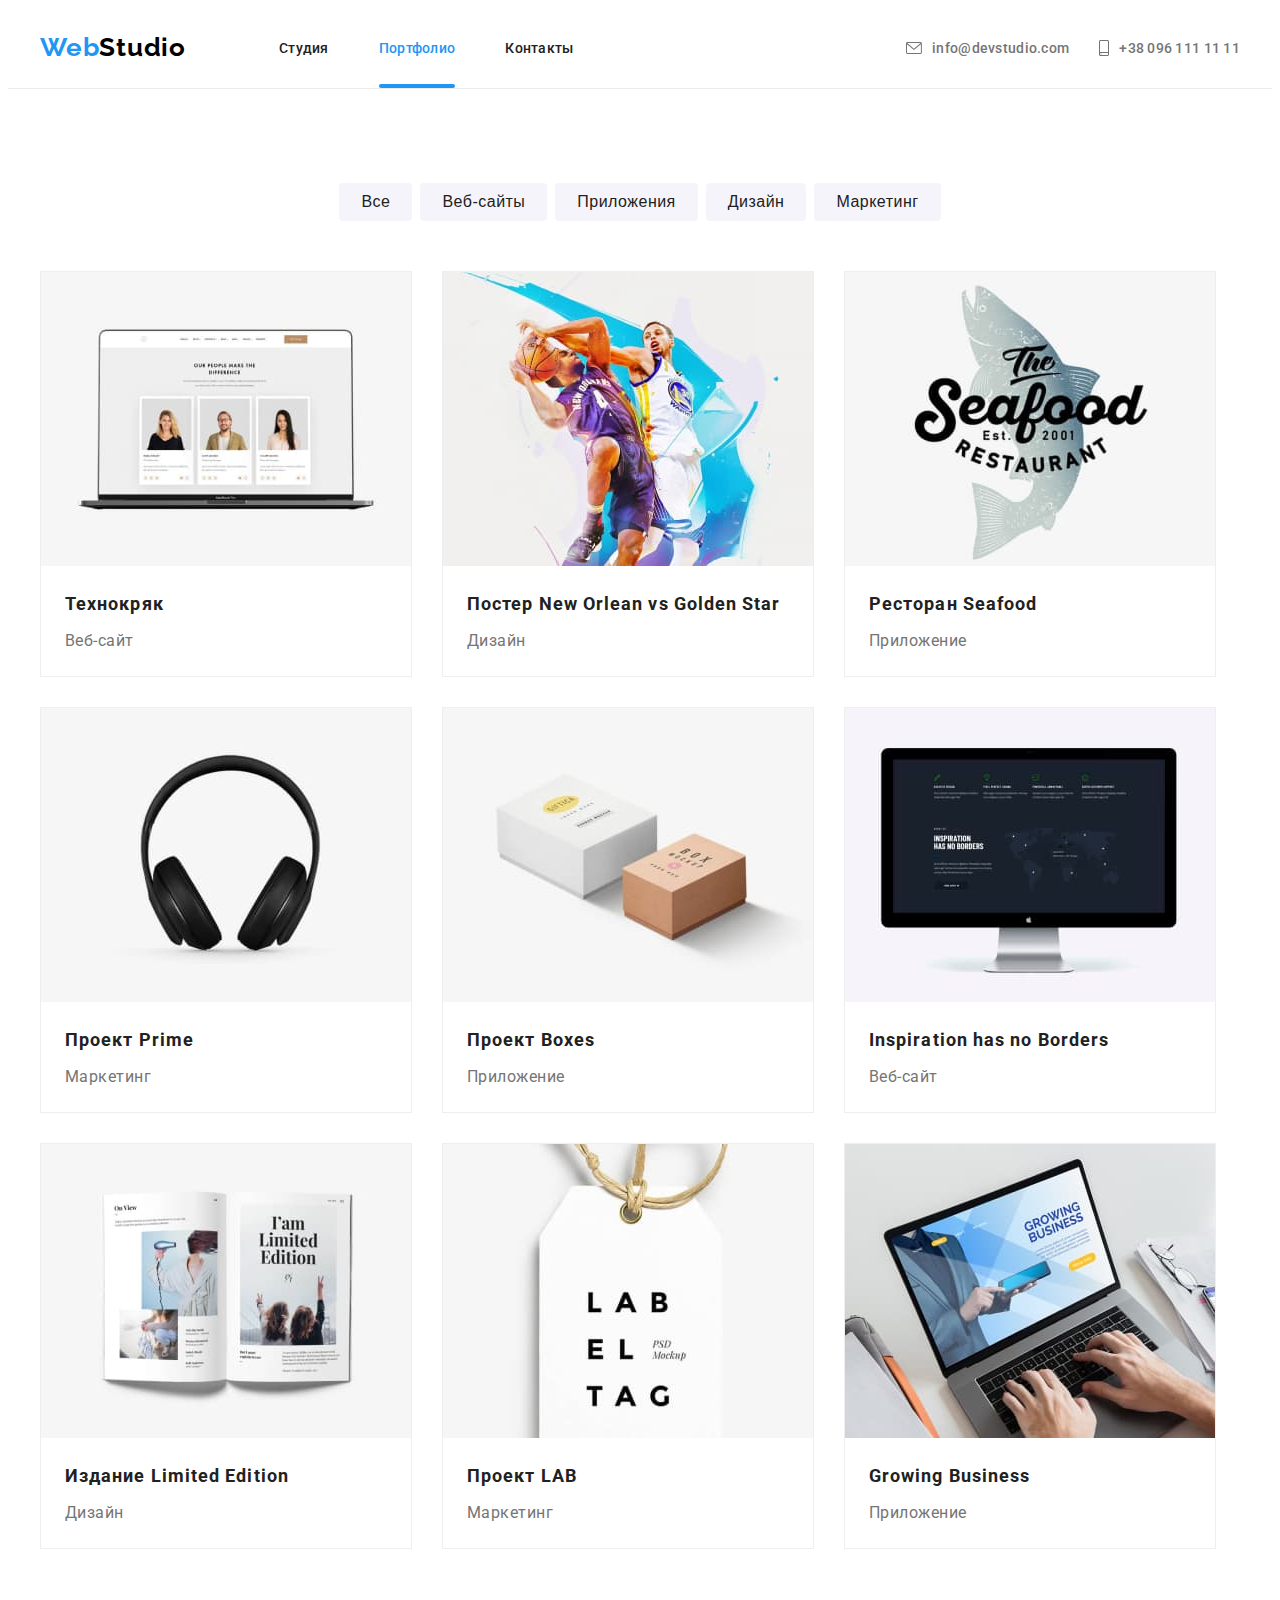
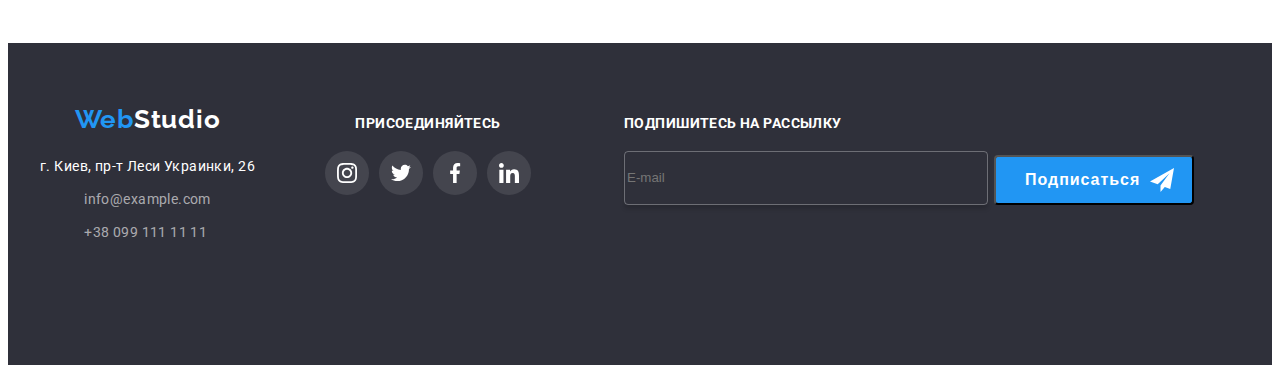
==== commit a140bfe5: "портфолио дан" ====
--- a/portfolio.html
+++ b/portfolio.html
@@ -28,10 +28,17 @@
         <a class="logo logo--header line-none" href="index.html"
           ><span class="logo__web">Web</span>Studio</a
         >
-        <nav>
-          <ul class="nav no-dots">
+
+        <button type="button" class="menu-button">
+          <svg class="menu-button__icon" width="40" height="40">
+            <use href="./images/social/icons.svg#icon-menu"></use>
+          </svg>
+        </button>
+
+        <nav class="nav">
+          <ul class="nav_list no-dots">
             <li class="nav__item">
-              <a class="nav__link  line-none" href="index.html"> Студия </a>
+              <a class="nav__link line-none" href="index.html"> Студия </a>
             </li>
             <li class="nav__item">
               <a class="nav__link link line-none" href="./portfolio.html">
@@ -65,6 +72,69 @@
           </li>
         </ul>
       </div>
+
+      <div class="menu is-hidden">
+        <div class="conteiner menu-conteiner">
+          <button type="button" class="menu-close-btn">
+            <svg class="menu-close-btn__icon" width="40" height="40">
+              <use href="./images/social/icons.svg#icon-close_menu"></use>
+            </svg>
+          </button>
+
+          <nav class="nav-menu">
+            <ul class="nav-menu_list no-dots">
+              <li class="nav-menu__item">
+                <a class="nav-menu__link line-none" href="index.html">
+                  Студия
+                </a>
+              </li>
+              <li class="nav-menu__item">
+                <a
+                  class="nav-menu__link link-menu line-none"
+                  href="./portfolio.html"
+                >
+                  Портфолио
+                </a>
+              </li>
+              <li class="nav-menu__item">
+                <a class="nav-menu__link line-none" href=""> Контакты </a>
+              </li>
+            </ul>
+          </nav>
+
+          <div class="contacts-menu">
+            <ul class="contacts-menu__list no-dots">
+              <li class="contacts-menu__item">
+                <a class="contacts-menu__tel line-none" href="tel:+380961111111"
+                  >+38 096 111 11 11</a
+                >
+              </li>
+              <li class="contacts-menu__item">
+                <a
+                  class="contacts-menu__mail line-none"
+                  href="mailto:info@devstudio.com"
+                  >info@devstudio.com</a
+                >
+              </li>
+            </ul>
+
+            <ul class="menu-social no-dots">
+              <li class="menu-social__item">
+                <a class="menu-social__link line-none" href="">Instagram</a>
+              </li>
+              <li class="menu-social__item">
+                <a class="menu-social__link line-none" href="">Twitter</a>
+              </li>
+              <li class="menu-social__item">
+                <a class="menu-social__link line-none" href="">Facebook</a>
+              </li>
+              <li class="menu-social__item">
+                <a class="menu-social__link line-none" href="">LinkedIn</a>
+              </li>
+            </ul>
+          </div>
+        </div>
+      </div>
     </header>
 
     <main>
@@ -272,64 +342,66 @@
 
     <footer class="footer">
       <div class="conteiner conteiner--footer">
-        <div class="adress-logo">
-          <a class="logo logo--footer line-none" href="index.html"
-            ><span class="logo__web">Web</span>Studio</a
-          >
-          <address class="address">
-            <p class="address__text">г. Киев, пр-т Леси Украинки, 26</p>
-            <ul class="address__list no-dots">
-              <li class="address__item">
-                <a
-                  class="address__link line-none"
-                  href="mailto:info@example.com"
-                  >info@example.com</a
-                >
-              </li>
-              <li class="address__item">
-                <a class="address__link line-none" href="tel:+380991111111"
-                  >+38 099 111 11 11</a
-                >
+        <div class="footer-logo-social">
+          <div class="adress-logo">
+            <a class="logo logo--footer line-none" href="index.html"
+              ><span class="logo__web">Web</span>Studio</a
+            >
+            <address class="address">
+              <p class="address__text">г. Киев, пр-т Леси Украинки, 26</p>
+              <ul class="address__list no-dots">
+                <li class="address__item">
+                  <a
+                    class="address__link line-none"
+                    href="mailto:info@example.com"
+                    >info@example.com</a
+                  >
+                </li>
+                <li class="address__item">
+                  <a class="address__link line-none" href="tel:+380991111111"
+                    >+38 099 111 11 11</a
+                  >
+                </li>
+              </ul>
+            </address>
+          </div>
+          <div class="invitation">
+            <p class="invitation__text">присоединяйтесь</p>
+            <ul class="social__list no-dots">
+              <li class="social__item">
+                <a class="social__link line-none" href=""
+                  ><svg class="social__icon" width="20" height="20">
+                    <use
+                      href="./images/social/icons.svg#icon-instagram-1"
+                    ></use></svg
+                ></a>
+              </li>
+              <li class="social__item">
+                <a class="social__link line-none" href=""
+                  ><svg class="social__icon" width="20" height="20">
+                    <use
+                      href="./images/social/icons.svg#icon-twitter-1"
+                    ></use></svg
+                ></a>
+              </li>
+              <li class="social__item">
+                <a class="social__link line-none" href=""
+                  ><svg class="social__icon" width="20" height="20">
+                    <use
+                      href="./images/social/icons.svg#icon-facebook-1"
+                    ></use></svg
+                ></a>
+              </li>
+              <li class="social__item">
+                <a class="social__link line-none" href=""
+                  ><svg class="social__icon" width="20" height="20">
+                    <use
+                      href="./images/social/icons.svg#icon-linkedin-1"
+                    ></use></svg
+                ></a>
               </li>
             </ul>
-          </address>
-        </div>
-        <div class="invitation">
-          <p class="invitation__text">присоединяйтесь</p>
-          <ul class="social__list no-dots">
-            <li class="social__item">
-              <a class="social__link line-none" href=""
-                ><svg class="social__icon" width="20" height="20">
-                  <use
-                    href="./images/social/icons.svg#icon-instagram-1"
-                  ></use></svg
-              ></a>
-            </li>
-            <li class="social__item">
-              <a class="social__link line-none" href=""
-                ><svg class="social__icon" width="20" height="20">
-                  <use
-                    href="./images/social/icons.svg#icon-twitter-1"
-                  ></use></svg
-              ></a>
-            </li>
-            <li class="social__item">
-              <a class="social__link line-none" href=""
-                ><svg class="social__icon" width="20" height="20">
-                  <use
-                    href="./images/social/icons.svg#icon-facebook-1"
-                  ></use></svg
-              ></a>
-            </li>
-            <li class="social__item">
-              <a class="social__link line-none" href=""
-                ><svg class="social__icon" width="20" height="20">
-                  <use
-                    href="./images/social/icons.svg#icon-linkedin-1"
-                  ></use></svg
-              ></a>
-            </li>
-          </ul>
+          </div>
         </div>
 
         <form class="footer-form">
@@ -353,5 +425,7 @@
         </form>
       </div>
     </footer>
+
+    <script src="./js/menu.js"></script>
   </body>
 </html>
--- a/css/main.min.css
+++ b/css/main.min.css
@@ -1,2 +1,2 @@
-:root{--title-color: #212121;--button-color: #2196f3;--primery-text-color: #757575;--baner-text-color: #fff;--baner-color: rgba(196, 196, 196, 1);--filter-color: rgba(245, 244, 250, 1);--footer-text-color: rgba(255, 255, 255, 0.6);--footer-color: rgba(47, 48, 58, 1);--benefits-item-color: rgba(245, 244, 250, 1);--border-clients-color: rgba(175, 177, 184, 1);--icon-color: rgba(175, 177, 184, 1);--icon-hover-color: #fff;--footer-invitation-bg: rgba(255, 255, 255, 0.1);--backdrop-color: rgba(0, 0, 0, 0.2);--products-description-color: rgba(33, 150, 243, 0.9);--input-border-color: rgba(33, 33, 33, 0.2)}.visually-hidden{position:absolute;white-space:nowrap;width:1px;height:1px;overflow:hidden;border:0;padding:0;clip:rect(0 0 0 0);clip-path:inset(50%);margin:-1px}ul,p,h1,h2,h3{margin:0;padding:0}.line-none{text-decoration:none}.no-dots{list-style:none}body{background-color:#fff;font-family:Roboto, sans-serif;color:var(--primery-text-color)}.section{padding-top:94px;padding-bottom:94px}.title{font-weight:700;font-size:36px;line-height:1.166;text-align:center;letter-spacing:0.03em;margin-bottom:50px;color:var(--title-color)}.header{padding-top:24px;padding-bottom:25px;border-bottom:1px solid #ececec}.conteiner--header{display:flex;align-items:center}.logo--header{margin-right:93px}.nav{display:flex}.nav__item,.contacts__item{font-weight:500;font-size:14px;line-height:1.143;letter-spacing:0.02em;margin-right:50px}.nav__item:last-child,.contacts__item:last-child{margin-right:0}.nav__link{color:var(--title-color);transition-property:color;transition-duration:250ms;transition-timing-function:cubic-bezier(0.4, 0, 0.2, 1)}.link{color:var(--button-color);position:relative}.link::after{content:"";width:100%;height:4px;border-radius:2px;background-color:var(--button-color);position:absolute;left:0;bottom:-32px}.contacts{display:flex;align-items:center;margin-left:auto}.contacts__link{color:var(--primery-text-color);display:flex;align-items:center;transition-property:color;transition-duration:250ms;transition-timing-function:cubic-bezier(0.4, 0, 0.2, 1)}.contacts__link .contacts__icon{margin-right:10px;fill:currentColor}.nav__link:hover,.nav__link:active,.nav__link:focus,.contacts__link:hover,.contacts__link:focus{color:var(--button-color)}.footer-form{display:flex;width:570px;position:relative}.subscribe{display:flex;flex-direction:column}.subscribe__email{padding-bottom:20px;font-weight:700;font-size:14px;line-height:1.143;letter-spacing:0.03em;text-transform:uppercase;color:var(--icon-hover-color)}.subscribe__input{background-color:transparent;width:358px;height:50px;border:1px solid rgba(255,255,255,0.3);border-radius:4px;box-shadow:0px 4px 4px rgba(0,0,0,0.15)}.button--footer{padding-top:10px;padding-bottom:10px;padding-left:29px;display:flex;align-items:center;position:absolute;bottom:0px;right:0px}.button--footer .button__icon{fill:currentColor;margin-left:10px}.footer{color:#fff;background-color:var(--footer-color);padding:60px 0}.conteiner--footer{display:flex;align-items:baseline}.adress-logo{margin-right:70px}.logo.logo--footer{color:#fff}.address{margin-top:20px}.address__text,.address__item{font-style:normal;font-size:14px;line-height:1.71;letter-spacing:0.03em;margin-bottom:9px}.address__item:last-child{margin-bottom:0}.address__link{color:var(--footer-text-color);transition-property:color;transition-duration:250ms;transition-timing-function:cubic-bezier(0.4, 0, 0.2, 1)}.address__link:hover{color:var(--button-color)}.invitation{padding-top:12px;margin-right:93px}.invitation__text{font-weight:700;font-size:14px;line-height:16px;letter-spacing:0.03em;text-transform:uppercase;margin-bottom:20px}.invitation .social__link{color:var(--icon-hover-color);background-color:var(--footer-invitation-bg);transition-property:background-color;transition-duration:250ms;transition-timing-function:cubic-bezier(0.4, 0, 0.2, 1)}.invitation .social__link:hover,.invitation .social__link:focus{background-color:var(--button-color)}.conteiner{width:100%;padding:0 15px}.logo{font-family:Raleway;font-weight:700;font-size:26px;line-height:1.2;letter-spacing:0.03em;color:#000}.logo__web{color:var(--button-color)}.baner{height:400px;width:320px;background-image:linear-gradient(to right, rgba(47,48,58,0.4), rgba(47,48,58,0.4)),url(../images/bg-img/header_img_1.jpg);background-repeat:no-repeat;background-position:center;background-size:contain;background-color:var(--baner-color);text-align:center;padding:118px 60px}.baner__title{color:var(--baner-text-color);font-weight:900;font-size:26px;line-height:1.62;text-align:center;letter-spacing:0.06em;text-transform:uppercase;margin-bottom:30px}.button{width:200px;height:50px;background-color:var(--button-color);box-shadow:0px 4px 4px var(rgba(0,0,0,0.15));border-radius:4px;font-weight:700;font-size:16px;line-height:1.87;letter-spacing:0.06em;color:var(--baner-text-color);cursor:pointer}.button:hover,.button:focus{transition-property:color, background-color;transition-duration:250ms;transition-timing-function:cubic-bezier(0.4, 0, 0.2, 1);background-color:var(--icon-hover-color);color:var(--button-color)}.backdrop{position:fixed;top:0;left:0;width:100vw;height:100vh;background-color:var(--backdrop-color);display:flex;align-items:center;justify-content:center}.modal{width:528px;min-height:581px;background-color:#fff;position:relative;padding:40px}.close-btn{width:30px;height:30px;border-radius:50%;background-color:#ffffff;border:1px solid rgba(0,0,0,0.1);display:flex;justify-content:center;align-items:center;position:absolute;top:8px;right:8px}.close-btn:focus{border-color:var(--button-color);fill:var(--button-color)}.close-btn__icon{transition-property:fill;transition-duration:250ms;transition-timing-function:cubic-bezier(0.4, 0, 0.2, 1)}.close-btn:hover .close-btn__icon{fill:var(--button-color)}.is-hidden{opacity:0;visibility:hidden;pointer-events:none}.modal__title{font-weight:700;font-size:20px;line-height:1.15;text-align:center;letter-spacing:0.03em;color:var(--title-color);margin-bottom:12px}.modal-field{margin-bottom:10px}.modal-field__label{font-weight:400;font-size:12px;line-height:1.17;letter-spacing:0.01em;display:block;margin-bottom:4px}.modal-field__wrap{position:relative}.modal-field__text{width:100%;height:120px;border:1px solid var(--input-border-color);border-radius:4px;padding:12px 16px;color:var(--title-color);font-size:14px;resize:none}.modal-field__input{width:100%;height:40px;border:1px solid var(--input-border-color);border-radius:4px;padding-left:42px;color:var(--title-color);font-size:14px;outline:none;transition-property:border-color;transition-duration:250ms;transition-timing-function:cubic-bezier(0.4, 0, 0.2, 1)}.modal-field__input:focus{border-color:var(--button-color)}.modal-field__input:focus+.modal-field__icon{fill:var(--button-color)}.modal-field__icon{fill:var(--title-color);position:absolute;left:12px;top:50%;transform:translateY(-50%);transition-property:fill;transition-duration:250ms;transition-timing-function:cubic-bezier(0.4, 0, 0.2, 1)}.field{margin-bottom:20px}.field:focus{border-color:var(--button-color)}.modal-policy{display:flex;justify-content:center;margin-bottom:30px}.modal-policy__text{font-size:14px;line-height:1.71;letter-spacing:0.03em;display:flex;align-items:center;position:relative}.link-policy{margin-left:6px;color:var(--button-color)}.modal-policy__text::before{content:"";width:16px;height:15px;border:2px solid var(--title-color);border-radius:2px;margin-right:7px;background-image:url(../images/modal/Vector1.svg);background-position:center;background-size:16px;background-repeat:no-repeat}.modal-policy__check:checked+.modal-policy__text::before{background-color:var(--button-color);border:none}.submit-button{text-align:center}.benefits__title{font-weight:700;font-size:14px;line-height:1.143;letter-spacing:0.03em;text-transform:uppercase;margin-bottom:10px;color:var(--title-color)}.benefits__list{display:flex;justify-content:space-between}.benefits__item{width:270px}.benefits__item::before{display:block;content:"";height:120px;background-color:var(--benefits-item-color);background-size:70px 70px;background-position:center;background-repeat:no-repeat;margin-bottom:30px}.benefits__text{font-size:14px;line-height:1.71;letter-spacing:0.03em}.benefits__item:nth-child(1)::before{background-image:url(../images/banefis-icon/antenna_1.png)}.benefits__item:nth-child(2)::before{background-image:url(../images/banefis-icon/clock.png)}.benefits__item:nth-child(3)::before{background-image:url(../images/banefis-icon/diagram.png)}.benefits__item:nth-child(4)::before{background-image:url(../images/banefis-icon/astronaut.png)}.pictures{padding-top:0}.pictures__list{display:flex;justify-content:space-between}.pictures__item{width:370px;position:relative}.pictures__images{display:block}.pictures__text{font-weight:700;font-size:14px;line-height:16px;text-align:center;letter-spacing:0.03em;text-transform:uppercase;color:var(--baner-text-color);background-color:rgba(47,48,58,0.8);width:100%;height:70px;padding-top:27px;padding-bottom:27px;position:absolute;bottom:0;left:0}.social__list{display:flex;justify-content:center}.social__item+.social__item{margin-left:10px}.social__link{text-decoration:none;width:44px;height:44px;border-radius:50%;display:flex;justify-content:center;align-items:center;color:var(--icon-color);transition-property:color, background-color;transition-duration:250ms;transition-timing-function:cubic-bezier(0.4, 0, 0.2, 1)}.social__link:hover,.social__link:focus{background-color:var(--button-color);color:var(--icon-hover-color)}.social__icon{fill:currentColor}.team{background-color:var(--filter-color)}.team__list{display:flex;margin-right:-30px}.team__item{padding-bottom:30px;margin-right:30px;width:270px;background:#ffffff;box-shadow:0px 1px 3px rgba(0,0,0,0.12),0px 1px 1px rgba(0,0,0,0.14),0px 2px 1px rgba(0,0,0,0.2);border-radius:0px 0px 4px 4px}.team__names{font-weight:500;font-size:16px;line-height:1.1875;text-align:center;letter-spacing:0.03em;margin-top:30px;margin-bottom:10px;color:var(--title-color)}.team__profession{font-size:16px;line-height:1.1875;text-align:center;letter-spacing:0.03em;margin-bottom:16px}.clients__list{display:flex}.clients__item:not(:last-child){margin-right:30px}.clients__link{text-decoration:none;display:flex;justify-content:center;align-items:center;width:170px;height:92px;border:1px solid var(--border-clients-color);border-radius:4px;color:var(--icon-color);transition-property:border-color, color;transition-duration:250ms;transition-timing-function:cubic-bezier(0.4, 0, 0.2, 1)}.clients__link:hover,.clients__link:focus{border-color:var(--button-color);color:var(--button-color)}.clients__icon{fill:currentColor}.radio-btn{display:flex;justify-content:center;margin-bottom:50px}.radio-btn__item{margin-right:8px}.radio-btn__item:last-child{margin-right:0}.radio-btn__filter{font-weight:500;font-size:16px;line-height:1.62;text-align:center;letter-spacing:0.03em;background-color:var(--filter-color);color:var(--title-color);padding:6px 22px;border:none;border-radius:4px;transition-property:box-shadow, color, background-color;transition-duration:250ms;transition-timing-function:cubic-bezier(0.4, 0, 0.2, 1)}.radio-btn__filter:hover,.radio-btn__filter:focus{background-color:var(--button-color);color:var(--baner-text-color);cursor:pointer;box-shadow:0px 3px 1px rgba(0,0,0,0.1),0px 1px 2px rgba(0,0,0,0.08),0px 2px 2px rgba(0,0,0,0.12)}.products__list{display:flex;flex-wrap:wrap;margin-right:-30px;margin-bottom:-30px}.products__item{width:370px;border:1px solid #eee;margin-right:30px;margin-bottom:30px;transition-property:box-shadow;transition-duration:250ms;transition-timing-function:cubic-bezier(0.4, 0, 0.2, 1);transition-delay:0}.products__item:hover{box-shadow:0px 1px 1px rgba(0,0,0,0.12),0px 4px 4px rgba(0,0,0,0.06),1px 4px 6px rgba(0,0,0,0.16)}.products__box{position:relative;overflow:hidden}.products__box__img{display:block}.products__description{font-weight:400;font-size:18px;line-height:1.56;letter-spacing:0.03em;color:var(--icon-hover-color);padding-top:63px;padding-left:24px;padding-right:24px;background-color:var(--products-description-color);position:absolute;top:0;left:0;height:100%;transform:translateY(100%);transition-property:transform;transition-duration:250ms;transition-timing-function:cubic-bezier(0.4, 0, 0.2, 1);transition-delay:0}.products__item:hover .products__description{transform:translateY(0)}.products__item-div{padding-left:24px;padding-right:24px;padding-bottom:20px;padding-top:20px}.products__title{font-weight:700;font-size:18px;line-height:2;letter-spacing:0.06em;color:var(--title-color);margin-bottom:4px}.products__type{font-size:16px;line-height:1.87;letter-spacing:0.03em}
+:root{--title-color: #212121;--button-color: #2196f3;--primery-text-color: #757575;--baner-text-color: #fff;--baner-color: rgba(196, 196, 196, 1);--filter-color: rgba(245, 244, 250, 1);--footer-text-color: rgba(255, 255, 255, 0.6);--footer-color: rgba(47, 48, 58, 1);--benefits-item-color: rgba(245, 244, 250, 1);--border-clients-color: rgba(175, 177, 184, 1);--icon-color: rgba(175, 177, 184, 1);--icon-hover-color: #fff;--footer-invitation-bg: rgba(255, 255, 255, 0.1);--backdrop-color: rgba(0, 0, 0, 0.2);--products-description-color: rgba(33, 150, 243, 0.9);--input-border-color: rgba(33, 33, 33, 0.2)}.visually-hidden{position:absolute;white-space:nowrap;width:1px;height:1px;overflow:hidden;border:0;padding:0;clip:rect(0 0 0 0);clip-path:inset(50%);margin:-1px}ul,p,h1,h2,h3{margin:0;padding:0}button{cursore:pointer}img{display:block;width:100%}.line-none{text-decoration:none}.no-dots{list-style:none}body{background-color:#fff;font-family:Roboto, sans-serif;color:var(--primery-text-color)}.section{padding-top:60px;padding-bottom:60px}@media screen and (min-width: 768px){.section{padding-top:60px;padding-bottom:60px}}@media screen and (min-width: 1200px){.section{padding-top:94px;padding-bottom:94px}}.title{font-weight:700;font-size:28px;line-height:1.18;text-align:center;letter-spacing:0.03em;margin-bottom:30px;color:var(--title-color)}@media screen and (min-width: 1200px){.title{font-size:36px;line-height:1.166;margin-bottom:50px}}.header{padding-top:10px;padding-bottom:10px;border-bottom:1px solid #ececec}@media screen and (min-width: 768px){.header{padding-top:21px;padding-bottom:21px}}@media screen and (min-width: 1200px){.header{padding-top:24px;padding-bottom:25px}}.conteiner--header{display:flex;align-items:center}.logo--header{margin-right:auto}@media screen and (min-width: 768px){.logo--header{margin-right:88px}}@media screen and (min-width: 1200px){.logo--header{margin-right:93px}}.menu-button{width:40px;height:40px;padding-left:auto;background-color:#ffffff;display:block;justify-content:center;align-items:center;border:none}.menu-button:focus{border-color:var(--button-color);fill:var(--button-color)}@media screen and (min-width: 768px){.menu-button{display:none}}.menu-button__icon{fill:#000;transition-property:fill;transition-duration:250ms;transition-timing-function:cubic-bezier(0.4, 0, 0.2, 1)}.menu-button:hover .menu-button__icon{fill:var(--button-color)}.nav_list{display:flex}@media screen and (max-width: 767px){.nav_list{flex-direction:column;justify-content:space-between}}.nav{display:none}@media screen and (min-width: 768px){.nav{display:block}}.nav__item,.contacts__item{font-weight:500;font-size:14px;line-height:1.143;letter-spacing:0.02em;margin-right:50px}@media screen and (min-width: 768px){.contacts__item{margin-right:0}}@media screen and (min-width: 1200px){.contacts__item:first-child{margin-right:30px}}@media screen and (max-width: 1199px){.contacts__item:first-child{margin-bottom:10px}}.nav__item:last-child,.contacts__item:last-child{margin-right:0}.nav__link{color:var(--title-color);transition-property:color;transition-duration:250ms;transition-timing-function:cubic-bezier(0.4, 0, 0.2, 1)}.link{color:var(--button-color);position:relative}.link::after{content:"";width:100%;height:4px;border-radius:2px;background-color:var(--button-color);position:absolute;left:0;bottom:-32px}.contacts{display:none}@media screen and (min-width: 768px){.contacts{display:flex;flex-direction:column;align-items:flex-start;margin-left:auto}}@media screen and (min-width: 1200px){.contacts{flex-direction:row}}.contacts__link{color:var(--primery-text-color);display:flex;align-items:center;transition-property:color;transition-duration:250ms;transition-timing-function:cubic-bezier(0.4, 0, 0.2, 1)}.contacts__link .contacts__icon{margin-right:10px;fill:currentColor}.nav__link:hover,.nav__link:active,.nav__link:focus,.contacts__link:hover,.contacts__link:focus{color:var(--button-color)}.footer-form{width:100%;display:flex;flex-direction:column;align-items:center;position:relative}@media screen and (min-width: 1200px){.footer-form{width:570px;flex-direction:row;align-items:flex-start}}.subscribe{width:100%;display:flex;flex-direction:column;align-items:center;padding-bottom:20px}.subscribe__email{padding-bottom:20px;font-weight:700;font-size:14px;line-height:1.143;letter-spacing:0.03em;text-transform:uppercase;color:var(--icon-hover-color)}.subscribe__input{width:100%;background-color:transparent;height:50px;border:1px solid rgba(255,255,255,0.3);border-radius:4px;box-shadow:0px 4px 4px rgba(0,0,0,0.15)}@media screen and (min-width: 768px){.subscribe__input{max-width:450px}}@media screen and (min-width: 1200px){.subscribe__input{width:358px}}@media screen and (min-width: 1200px){.subscribe{padding-bottom:0;align-items:flex-start}}.button--footer{padding-top:10px;padding-bottom:10px;padding-left:29px;display:flex;align-items:center}.button--footer .button__icon{fill:currentColor;margin-left:10px}@media screen and (min-width: 1200px){.button--footer{position:absolute;bottom:0px;right:0px}}.footer{color:#fff;background-color:var(--footer-color);padding:60px 0}.conteiner--footer{display:flex;flex-direction:column;align-items:center}@media screen and (min-width: 1200px){.conteiner--footer{align-items:baseline;flex-direction:row}}.footer-logo-social{width:100%;display:flex;flex-direction:column;align-items:center}@media screen and (min-width: 768px){.footer-logo-social{flex-direction:row;justify-content:space-around;padding-bottom:60px}}@media screen and (min-width: 1200px){.footer-logo-social{width:auto;justify-content:flex-start;align-items:baseline}}.adress-logo{display:flex;flex-direction:column;align-items:center}@media screen and (min-width: 1200px){.adress-logo{margin-right:70px}}.logo.logo--footer{color:#fff}.address{display:flex;flex-direction:column;align-items:center;margin-top:20px}.address__text,.address__item{font-style:normal;font-size:14px;line-height:1.71;letter-spacing:0.03em;margin-bottom:9px}.address__item:last-child{margin-bottom:0}.address__link{color:var(--footer-text-color);transition-property:color;transition-duration:250ms;transition-timing-function:cubic-bezier(0.4, 0, 0.2, 1)}.address__link:hover{color:var(--button-color)}.invitation{display:flex;flex-direction:column;align-items:center;padding-top:60px;padding-bottom:60px}@media screen and (min-width: 768px){.invitation{padding-top:0;padding-bottom:0}}@media screen and (min-width: 1200px){.invitation{padding-top:12px}}.invitation__text{font-weight:700;font-size:14px;line-height:16px;letter-spacing:0.03em;text-transform:uppercase;margin-bottom:20px}.invitation .social__link{color:var(--icon-hover-color);background-color:var(--footer-invitation-bg);transition-property:background-color;transition-duration:250ms;transition-timing-function:cubic-bezier(0.4, 0, 0.2, 1)}@media screen and (min-width: 1200px){.invitation{margin-right:93px}}.invitation .social__link:hover,.invitation .social__link:focus{background-color:var(--button-color)}.conteiner{width:100vw;margin-left:auto;margin-right:auto;padding:0 15px}@media screen and (min-width: 480px){.conteiner{width:480px}}@media screen and (min-width: 768px){.conteiner{width:768px}}@media screen and (min-width: 1200px){.conteiner{width:1200px}}.logo{font-family:Raleway;font-weight:700;font-size:26px;line-height:1.2;letter-spacing:0.03em;color:#000}.logo__web{color:var(--button-color)}.menu{width:100vw;height:100vh;background-color:#fff;position:fixed;top:0;padding:48px 40px}.menu-conteiner{height:100%;position:relative;display:flex;flex-direction:column;justify-content:space-between}.menu-close-btn{width:40px;height:40px;border:none;background-color:transparent;display:flex;position:absolute;top:-38px;right:15px}.menu-close-btn__icon{transition-property:fill;transition-duration:250ms;transition-timing-function:cubic-bezier(0.4, 0, 0.2, 1)}.menu-close-btn:hover .menu-close-btn__icon{fill:var(--button-color)}.nav-menu__item{font-weight:500;font-size:40px;line-height:1.18;letter-spacing:0.02em}.nav-menu__item:not(:last-child){margin-bottom:32px}.nav-menu{margin-bottom:auto}.contacts-menu__item:first-child{margin-bottom:32px}.contacts-menu__tel{font-weight:500;font-size:34px;line-height:1.18;letter-spacing:0.02em;color:var(--button-color);margin-bottom:32px}.contacts-menu__item:last-child{margin-bottom:64px}.contacts-menu__mail{font-weight:500;font-size:24px;line-height:1.17;letter-spacing:0.02em;color:var(--primery-text-color)}.nav-menu__link{color:var(--title-color);transition-property:color;transition-duration:250ms;transition-timing-function:cubic-bezier(0.4, 0, 0.2, 1)}.nav-menu__link:hover,.nav-menu__link:focus{color:var(--button-color)}.menu-social{display:flex;justify-content:flex-start}.menu-social__link{font-weight:500;font-size:18px;line-height:1.22;letter-spacing:0.02em;color:var(--button-color)}.menu-social__item:not(:last-chaild){padding-right:10px;border-right:1px solid rgba(33,33,33,0.2)}.menu-social__item:not(:first-chaild){padding-left:10px}.link-menu{color:var(--button-color)}.baner{max-width:480px;margin-right:auto;margin-left:auto;padding-top:118px;padding-bottom:118px;display:flex;align-items:center;background-repeat:no-repeat;background-position:center;background-size:cover;background-color:var(--baner-color);text-align:center;background-image:linear-gradient(to right, rgba(47,48,58,0.4), rgba(47,48,58,0.4)),url("../images/bg-img/hero480_1.jpg")}@media (min-device-pixel-ratio: 2), (-webkit-min-device-pixel-ratio: 2), (min-resolution: 192dpi), (min-resolution: 2dppx){.baner{background-image:linear-gradient(to right, rgba(47,48,58,0.4), rgba(47,48,58,0.4)),url("../images/bg-img/hero480_2x-min.jpg")}}@media screen and (min-width: 768px){.baner{max-width:768px;background-image:linear-gradient(to right, rgba(47,48,58,0.4), rgba(47,48,58,0.4)),url("../images/bg-img/hero768_1-min.jpg")}}@media screen and (min-width: 768px) and (min-device-pixel-ratio: 2), screen and (min-width: 768px) and (-webkit-min-device-pixel-ratio: 2), screen and (min-width: 768px) and (min-resolution: 192dpi), screen and (min-width: 768px) and (min-resolution: 2dppx){.baner{background-image:linear-gradient(to right, rgba(47,48,58,0.4), rgba(47,48,58,0.4)),url("../images/bg-img/hero768_2x-min.jpg")}}@media screen and (min-width: 1200px){.baner{padding-top:200px;padding-bottom:200px;max-width:1600px;background-image:linear-gradient(to right, rgba(47,48,58,0.4), rgba(47,48,58,0.4)),url("../images/bg-img/img.jpg")}}@media screen and (min-width: 1200px) and (min-device-pixel-ratio: 2), screen and (min-width: 1200px) and (-webkit-min-device-pixel-ratio: 2), screen and (min-width: 1200px) and (min-resolution: 192dpi), screen and (min-width: 1200px) and (min-resolution: 2dppx){.baner{background-image:linear-gradient(to right, rgba(47,48,58,0.4), rgba(47,48,58,0.4)),url("../images/bg-img/hero1600_2x-min.jpg")}}.baner__title{color:var(--baner-text-color);font-weight:900;font-size:26px;line-height:1.62;text-align:center;letter-spacing:0.06em;text-transform:uppercase;margin-right:auto;margin-left:auto;margin-bottom:30px}@media screen and (min-width: 480px){.baner__title{max-width:360px}}@media screen and (min-width: 1200px){.baner__title{max-width:696px;font-size:44px;line-height:1.36}}.button{width:200px;height:50px;background-color:var(--button-color);box-shadow:0px 4px 4px var(rgba(0,0,0,0.15));border-radius:4px;font-weight:700;font-size:16px;line-height:1.87;letter-spacing:0.06em;color:var(--baner-text-color);cursor:pointer}.button:hover,.button:focus{transition-property:color, background-color;transition-duration:250ms;transition-timing-function:cubic-bezier(0.4, 0, 0.2, 1);background-color:var(--icon-hover-color);color:var(--button-color)}.backdrop{position:fixed;top:0;left:0;width:100vw;height:100vh;background-color:var(--backdrop-color);display:flex;align-items:flex-start;justify-content:center}@media screen and (min-width: 480px){.backdrop{align-items:center}}.modal{width:450px;min-height:581px;background-color:#fff;position:relative;padding:40px}@media screen and (min-width: 1200px){.modal{width:528px}}.close-btn{width:30px;height:30px;border-radius:50%;background-color:#ffffff;border:1px solid rgba(0,0,0,0.1);display:flex;justify-content:center;align-items:center;position:absolute;top:8px;right:8px}.close-btn:focus{border-color:var(--button-color);fill:var(--button-color)}.close-btn__icon{transition-property:fill;transition-duration:250ms;transition-timing-function:cubic-bezier(0.4, 0, 0.2, 1)}.close-btn:hover .close-btn__icon{fill:var(--button-color)}.is-hidden{opacity:0;visibility:hidden;pointer-events:none}.modal__title{font-weight:700;font-size:20px;line-height:1.15;text-align:center;letter-spacing:0.03em;color:var(--title-color);margin-bottom:12px}.modal-field{margin-bottom:10px}.modal-field__label{font-weight:400;font-size:12px;line-height:1.17;letter-spacing:0.01em;display:block;margin-bottom:4px}.modal-field__wrap{position:relative}.modal-field__text{width:100%;height:120px;border:1px solid var(--input-border-color);border-radius:4px;padding:12px 16px;color:var(--title-color);font-size:14px;resize:none}.modal-field__input{width:100%;height:40px;border:1px solid var(--input-border-color);border-radius:4px;padding-left:42px;color:var(--title-color);font-size:14px;outline:none;transition-property:border-color;transition-duration:250ms;transition-timing-function:cubic-bezier(0.4, 0, 0.2, 1)}.modal-field__input:focus{border-color:var(--button-color)}.modal-field__input:focus+.modal-field__icon{fill:var(--button-color)}.modal-field__icon{fill:var(--title-color);position:absolute;left:12px;top:50%;transform:translateY(-50%);transition-property:fill;transition-duration:250ms;transition-timing-function:cubic-bezier(0.4, 0, 0.2, 1)}.field{margin-bottom:20px}.field:focus{border-color:var(--button-color)}.modal-policy{display:flex;justify-content:center;margin-bottom:30px}.modal-policy__text{font-size:14px;line-height:1.71;letter-spacing:0.03em;display:flex;align-items:center;position:relative}.link-policy{margin-left:6px;color:var(--button-color)}.modal-policy__text::before{content:"";width:16px;height:15px;border:2px solid var(--title-color);border-radius:2px;margin-right:7px;background-image:url(../images/modal/Vector1.svg);background-position:center;background-size:16px;background-repeat:no-repeat}.modal-policy__check:checked+.modal-policy__text::before{background-color:var(--button-color);border:none}.submit-button{text-align:center}.benefits__title{font-weight:700;font-size:14px;line-height:1.143;letter-spacing:0.03em;text-transform:uppercase;color:var(--title-color);text-align:center;margin-bottom:10px}@media screen and (min-width: 768px){.benefits__title{text-align:left}}.benefits__list{margin-bottom:-30px}@media screen and (min-width: 768px){.benefits__list{display:flex;flex-wrap:wrap;margin-right:-30px}}@media screen and (min-width: 1200px){.benefits__list{display:flex;margin-right:-30px}}.benefits__item{width:100%;margin-bottom:30px}@media screen and (min-width: 768px){.benefits__item{width:354px;margin-right:30px}}@media screen and (min-width: 1200px){.benefits__item{width:270px;margin-right:30px}}.benefits__item::before{display:block;content:"";height:120px;background-color:var(--benefits-item-color);background-size:70px 70px;background-position:center;background-repeat:no-repeat;margin-bottom:30px}.benefits__text{font-size:14px;line-height:1.71;letter-spacing:0.03em}.benefits__item:nth-child(1)::before{background-image:url(../images/banefis-icon/antenna_1.png)}.benefits__item:nth-child(2)::before{background-image:url(../images/banefis-icon/clock.png)}.benefits__item:nth-child(3)::before{background-image:url(../images/banefis-icon/diagram.png)}.benefits__item:nth-child(4)::before{background-image:url(../images/banefis-icon/astronaut.png)}.pictures{padding-top:0}.pictures__list{display:flex;justify-content:space-between}.pictures__item{width:370px;position:relative}.pictures__images{display:block}.pictures__text{font-weight:700;font-size:14px;line-height:16px;text-align:center;letter-spacing:0.03em;text-transform:uppercase;color:var(--baner-text-color);background-color:rgba(47,48,58,0.8);width:100%;height:70px;padding-top:27px;padding-bottom:27px;position:absolute;bottom:0;left:0}@media screen and (max-width: 1200px){.pictures{position:absolute;white-space:nowrap;width:1px;height:1px;overflow:hidden;border:0;padding:0;clip:rect(0 0 0 0);clip-path:inset(50%);margin:-1px}}.social__list{display:flex;justify-content:center}.social__item+.social__item{margin-left:10px}.social__link{text-decoration:none;width:44px;height:44px;border-radius:50%;display:flex;justify-content:center;align-items:center;color:var(--icon-color);transition-property:color, background-color;transition-duration:250ms;transition-timing-function:cubic-bezier(0.4, 0, 0.2, 1)}.social__link:hover,.social__link:focus{background-color:var(--button-color);color:var(--icon-hover-color)}.social__icon{fill:currentColor}.team{background-color:var(--filter-color)}.team__list{margin-bottom:-30px}@media screen and (min-width: 768px){.team__list{display:flex;flex-wrap:wrap;margin-right:-30px}}@media screen and (min-width: 1200px){.team__list{display:flex;margin-right:-30px}}.team__item{width:100%;margin-bottom:30px;padding-bottom:24px;background:#ffffff;box-shadow:0px 1px 3px rgba(0,0,0,0.12),0px 1px 1px rgba(0,0,0,0.14),0px 2px 1px rgba(0,0,0,0.2);border-radius:0px 0px 4px 4px}@media screen and (min-width: 768px){.team__item{width:354px;margin-right:30px}}@media screen and (min-width: 1200px){.team__item{width:270px;margin-right:30px;padding-bottom:30px}}.team__names{font-weight:500;font-size:16px;line-height:1.1875;text-align:center;letter-spacing:0.03em;margin-top:30px;margin-bottom:10px;color:var(--title-color)}.team__profession{font-size:16px;line-height:1.1875;text-align:center;letter-spacing:0.03em;margin-bottom:16px}.clients__list{display:flex;flex-wrap:wrap;justify-content:center;margin-right:-30px;margin-bottom:-30px}.clients__item{margin-right:30px;margin-bottom:30px}.clients__link{text-decoration:none;display:flex;justify-content:center;align-items:center;width:210px;height:92px;border:1px solid var(--border-clients-color);border-radius:4px;color:var(--icon-color);transition-property:border-color, color;transition-duration:250ms;transition-timing-function:cubic-bezier(0.4, 0, 0.2, 1)}.clients__link:hover,.clients__link:focus{border-color:var(--button-color);color:var(--button-color)}@media screen and (min-width: 768px){.clients__link{width:226px}}@media screen and (min-width: 1200px){.clients__link{width:170px}}.clients__icon{fill:currentColor}.radio-btn{display:flex;flex-wrap:wrap;justify-content:flex-start;margin-bottom:50px}@media screen and (min-width: 768px){.radio-btn{justify-content:center}}.radio-btn__item{margin-right:8px}.radio-btn__item:last-child{margin-right:0}.radio-btn__filter{font-weight:500;font-size:16px;line-height:1.62;text-align:center;letter-spacing:0.03em;background-color:var(--filter-color);color:var(--title-color);padding:6px 22px;border:none;border-radius:4px;transition-property:box-shadow, color, background-color;transition-duration:250ms;transition-timing-function:cubic-bezier(0.4, 0, 0.2, 1)}.radio-btn__filter:hover,.radio-btn__filter:focus{background-color:var(--button-color);color:var(--baner-text-color);cursor:pointer;box-shadow:0px 3px 1px rgba(0,0,0,0.1),0px 1px 2px rgba(0,0,0,0.08),0px 2px 2px rgba(0,0,0,0.12)}.products__list{display:flex;flex-wrap:wrap;margin-right:-30px;margin-bottom:-30px}.products__item{width:100%;border:1px solid #eee;margin-bottom:30px;transition-property:box-shadow;transition-duration:250ms;transition-timing-function:cubic-bezier(0.4, 0, 0.2, 1);transition-delay:0}.products__item:hover{box-shadow:0px 1px 1px rgba(0,0,0,0.12),0px 4px 4px rgba(0,0,0,0.06),1px 4px 6px rgba(0,0,0,0.16)}@media screen and (min-width: 768px){.products__item{width:354px;margin-right:30px}}@media screen and (min-width: 1200px){.products__item{width:370px}}.products__box{position:relative;overflow:hidden}.products__box__img{display:block}.products__description{font-weight:400;font-size:18px;line-height:1.56;letter-spacing:0.03em;color:var(--icon-hover-color);padding-top:63px;padding-left:24px;padding-right:24px;background-color:var(--products-description-color);position:absolute;top:0;left:0;height:100%;transform:translateY(100%);transition-property:transform;transition-duration:250ms;transition-timing-function:cubic-bezier(0.4, 0, 0.2, 1);transition-delay:0}.products__item:hover .products__description{transform:translateY(0)}.products__item-div{padding-left:24px;padding-right:24px;padding-bottom:20px;padding-top:20px}.products__title{font-weight:700;font-size:18px;line-height:2;letter-spacing:0.06em;color:var(--title-color);margin-bottom:4px}.products__type{font-size:16px;line-height:1.87;letter-spacing:0.03em}
 /*# sourceMappingURL=main.min.css.map */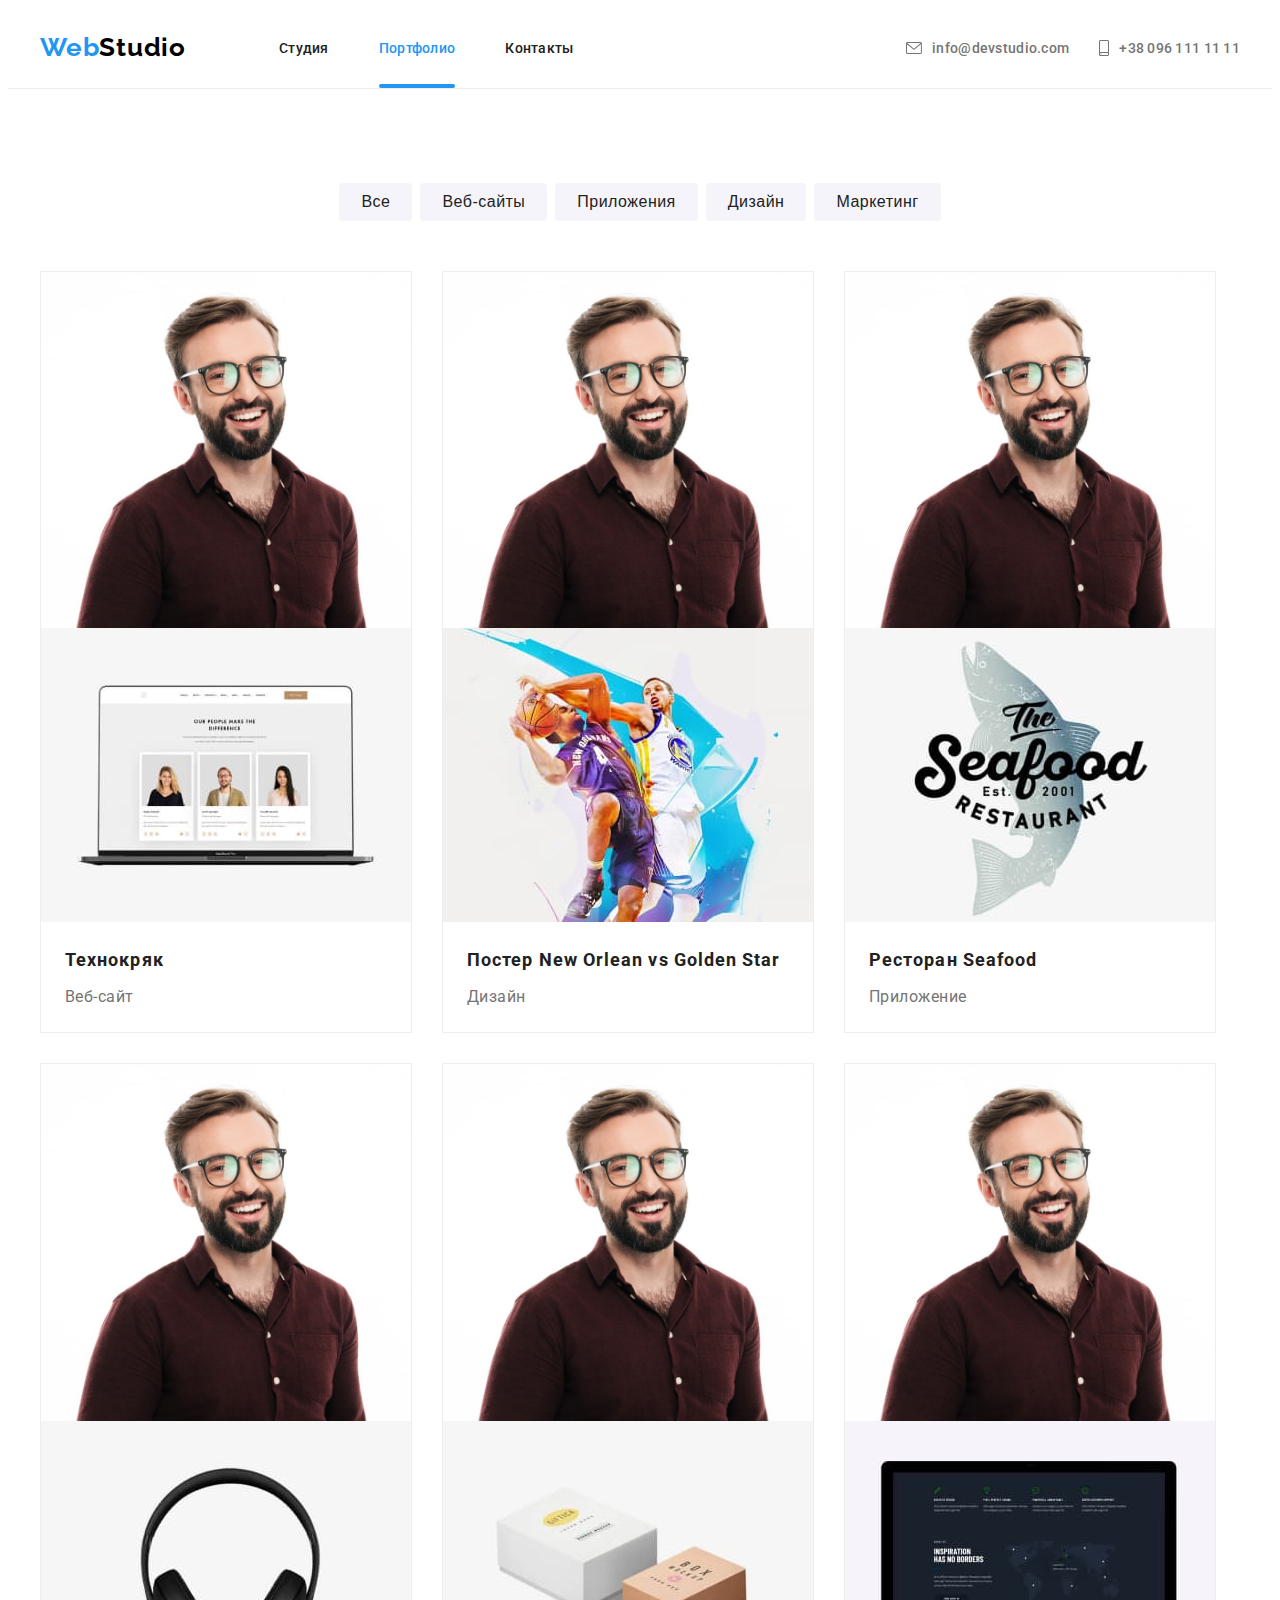
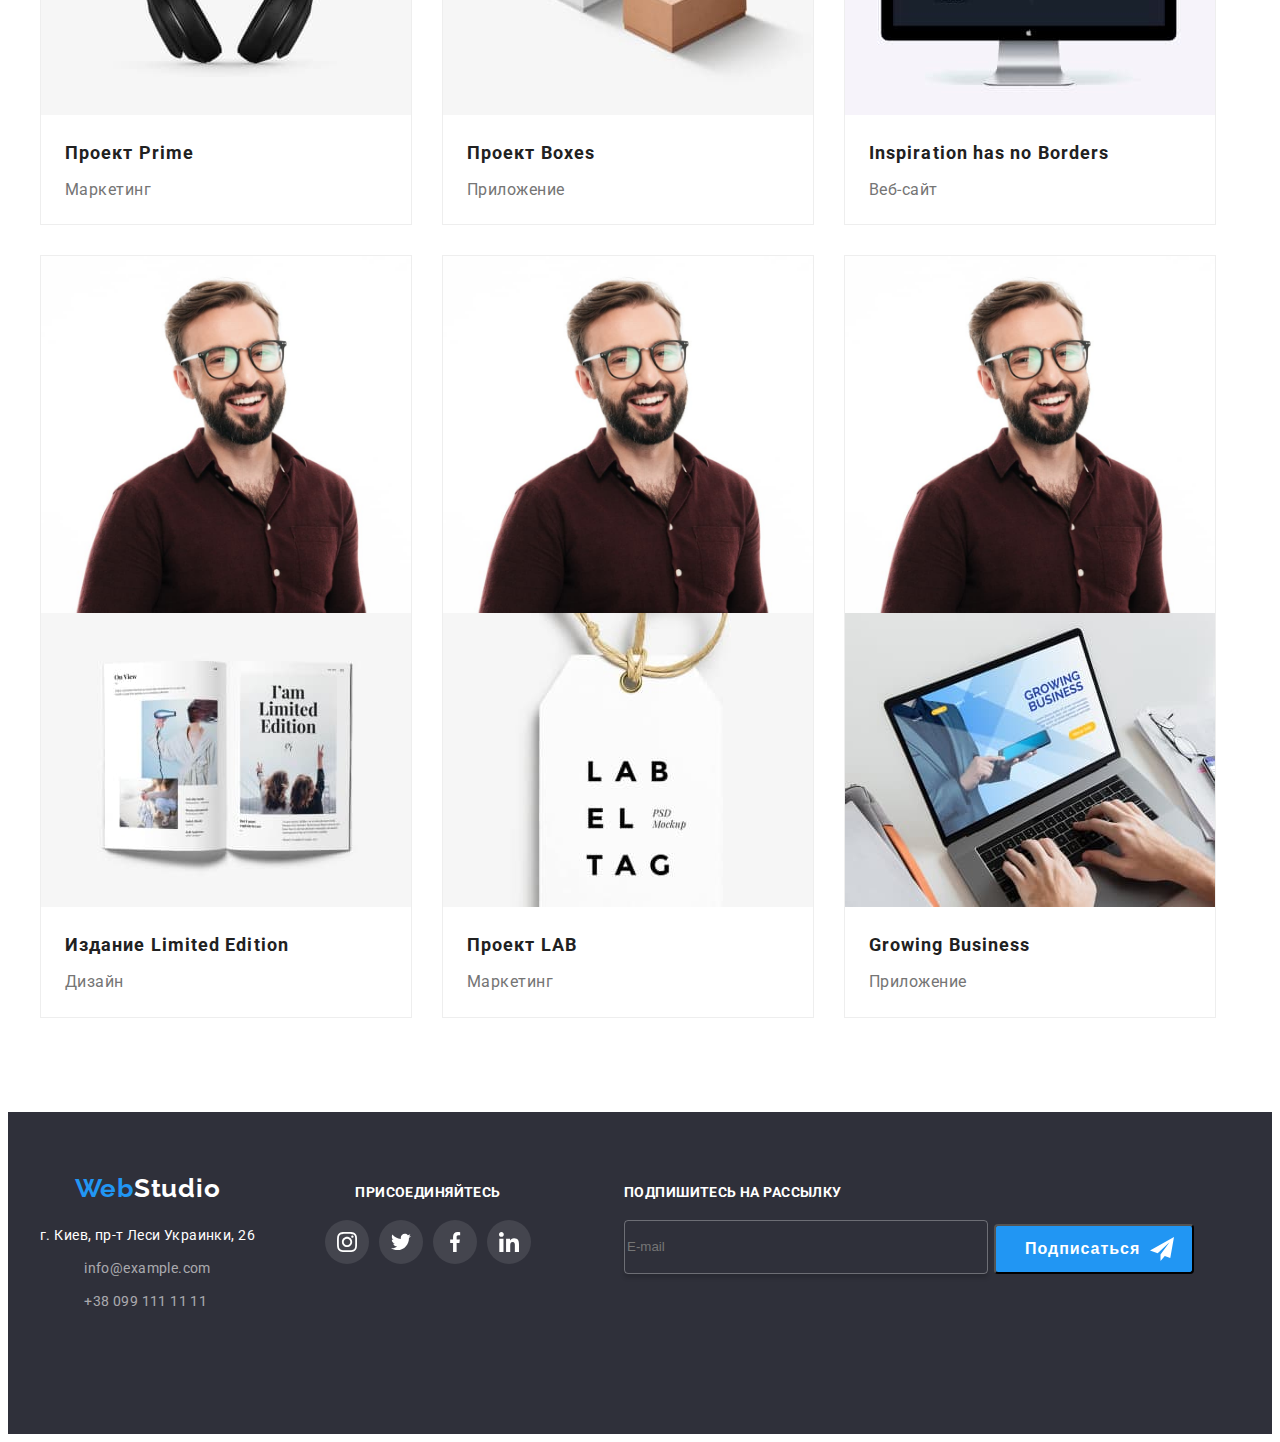
==== commit d9d9b7c9: "index с картинками" ====
--- a/portfolio.html
+++ b/portfolio.html
@@ -164,9 +164,33 @@
           <ul class="products__list no-dots">
             <li class="products__item">
               <div class="products__box">
-                <img
-                  class="products__img"
-                  src="./images/portfolio/tehnocryak-1.jpg"
+                <picture>
+                  <source
+                    srcset="
+                      ./images/index/igor-1.jpg     1x,
+                      ./images/team2x/igor270_2.jpg 2x
+                    "
+                    media="(min-width:1200px)"
+                  />
+                  <source
+                    srcset="
+                      ./images/team1x/igor354_1x.jpg 1x,
+                      ./images/team2x/igor354_2.jpg  2x
+                    "
+                    media="(min-width:768px)"
+                  />
+                  <source
+                    srcset="
+                      ./images/team1x/igor450_1x.jpg 1x,
+                      ./images/team2x/igor450_2x.jpg 2x
+                    "
+                    media="(min-width:320px)"
+                  />
+                  <img src="images/index/igor-1.jpg" alt="Игорь Демьяненко" />
+                </picture>
+                <img
+                  class="products__img"
+                  src="./images/portfolio1x_370/tehnocryak-1.jpg"
                   alt="экран ноутбука"
                   width="370"
                 />
@@ -183,9 +207,33 @@
             </li>
             <li class="products__item">
               <div class="products__box">
-                <img
-                  class="products__img"
-                  src="./images/portfolio/poster-1.jpg"
+                <picture>
+                  <source
+                    srcset="
+                      ./images/index/igor-1.jpg     1x,
+                      ./images/team2x/igor270_2.jpg 2x
+                    "
+                    media="(min-width:1200px)"
+                  />
+                  <source
+                    srcset="
+                      ./images/team1x/igor354_1x.jpg 1x,
+                      ./images/team2x/igor354_2.jpg  2x
+                    "
+                    media="(min-width:768px)"
+                  />
+                  <source
+                    srcset="
+                      ./images/team1x/igor450_1x.jpg 1x,
+                      ./images/team2x/igor450_2x.jpg 2x
+                    "
+                    media="(min-width:320px)"
+                  />
+                  <img src="images/index/igor-1.jpg" alt="Игорь Демьяненко" />
+                </picture>
+                <img
+                  class="products__img"
+                  src="./images/portfolio1x_370/poster-1.jpg"
                   alt="два баскетболиста с мячом"
                   width="370"
                 />
@@ -204,9 +252,33 @@
             </li>
             <li class="products__item">
               <div class="products__box">
-                <img
-                  class="products__img"
-                  src="./images/portfolio/seafood-1.jpg"
+                <picture>
+                  <source
+                    srcset="
+                      ./images/index/igor-1.jpg     1x,
+                      ./images/team2x/igor270_2.jpg 2x
+                    "
+                    media="(min-width:1200px)"
+                  />
+                  <source
+                    srcset="
+                      ./images/team1x/igor354_1x.jpg 1x,
+                      ./images/team2x/igor354_2.jpg  2x
+                    "
+                    media="(min-width:768px)"
+                  />
+                  <source
+                    srcset="
+                      ./images/team1x/igor450_1x.jpg 1x,
+                      ./images/team2x/igor450_2x.jpg 2x
+                    "
+                    media="(min-width:320px)"
+                  />
+                  <img src="images/index/igor-1.jpg" alt="Игорь Демьяненко" />
+                </picture>
+                <img
+                  class="products__img"
+                  src="./images/portfolio1x_370/seafood-1.jpg"
                   alt="эмблема ресторана сифуд"
                   width="370"
                 />
@@ -223,9 +295,33 @@
             </li>
             <li class="products__item">
               <div class="products__box">
-                <img
-                  class="products__img"
-                  src="./images/portfolio/prime-1.jpg"
+                <picture>
+                  <source
+                    srcset="
+                      ./images/index/igor-1.jpg     1x,
+                      ./images/team2x/igor270_2.jpg 2x
+                    "
+                    media="(min-width:1200px)"
+                  />
+                  <source
+                    srcset="
+                      ./images/team1x/igor354_1x.jpg 1x,
+                      ./images/team2x/igor354_2.jpg  2x
+                    "
+                    media="(min-width:768px)"
+                  />
+                  <source
+                    srcset="
+                      ./images/team1x/igor450_1x.jpg 1x,
+                      ./images/team2x/igor450_2x.jpg 2x
+                    "
+                    media="(min-width:320px)"
+                  />
+                  <img src="images/index/igor-1.jpg" alt="Игорь Демьяненко" />
+                </picture>
+                <img
+                  class="products__img"
+                  src="./images/portfolio1x_370/prime-1.jpg"
                   alt="наушники"
                   width="370"
                 />
@@ -242,9 +338,33 @@
             </li>
             <li class="products__item">
               <div class="products__box">
-                <img
-                  class="products__img"
-                  src="./images/portfolio/boxes-1.jpg"
+                <picture>
+                  <source
+                    srcset="
+                      ./images/index/igor-1.jpg     1x,
+                      ./images/team2x/igor270_2.jpg 2x
+                    "
+                    media="(min-width:1200px)"
+                  />
+                  <source
+                    srcset="
+                      ./images/team1x/igor354_1x.jpg 1x,
+                      ./images/team2x/igor354_2.jpg  2x
+                    "
+                    media="(min-width:768px)"
+                  />
+                  <source
+                    srcset="
+                      ./images/team1x/igor450_1x.jpg 1x,
+                      ./images/team2x/igor450_2x.jpg 2x
+                    "
+                    media="(min-width:320px)"
+                  />
+                  <img src="images/index/igor-1.jpg" alt="Игорь Демьяненко" />
+                </picture>
+                <img
+                  class="products__img"
+                  src="./images/portfolio1x_370/boxes-1.jpg"
                   alt="белая коробка рядом с коричневой коробкой"
                   width="370"
                 />
@@ -261,9 +381,33 @@
             </li>
             <li class="products__item">
               <div class="products__box">
-                <img
-                  class="products__img"
-                  src="./images/portfolio/inspiration-1.jpg"
+                <picture>
+                  <source
+                    srcset="
+                      ./images/index/igor-1.jpg     1x,
+                      ./images/team2x/igor270_2.jpg 2x
+                    "
+                    media="(min-width:1200px)"
+                  />
+                  <source
+                    srcset="
+                      ./images/team1x/igor354_1x.jpg 1x,
+                      ./images/team2x/igor354_2.jpg  2x
+                    "
+                    media="(min-width:768px)"
+                  />
+                  <source
+                    srcset="
+                      ./images/team1x/igor450_1x.jpg 1x,
+                      ./images/team2x/igor450_2x.jpg 2x
+                    "
+                    media="(min-width:320px)"
+                  />
+                  <img src="images/index/igor-1.jpg" alt="Игорь Демьяненко" />
+                </picture>
+                <img
+                  class="products__img"
+                  src="./images/portfolio1x_370/inspiration-1.jpg"
                   alt="монитор компьютера"
                   width="370"
                 />
@@ -280,9 +424,33 @@
             </li>
             <li class="products__item">
               <div class="products__box">
-                <img
-                  class="products__img"
-                  src="./images/portfolio/limited-1.jpg"
+                <picture>
+                  <source
+                    srcset="
+                      ./images/index/igor-1.jpg     1x,
+                      ./images/team2x/igor270_2.jpg 2x
+                    "
+                    media="(min-width:1200px)"
+                  />
+                  <source
+                    srcset="
+                      ./images/team1x/igor354_1x.jpg 1x,
+                      ./images/team2x/igor354_2.jpg  2x
+                    "
+                    media="(min-width:768px)"
+                  />
+                  <source
+                    srcset="
+                      ./images/team1x/igor450_1x.jpg 1x,
+                      ./images/team2x/igor450_2x.jpg 2x
+                    "
+                    media="(min-width:320px)"
+                  />
+                  <img src="images/index/igor-1.jpg" alt="Игорь Демьяненко" />
+                </picture>
+                <img
+                  class="products__img"
+                  src="./images/portfolio1x_370/limited-1.jpg"
                   alt="расскрытая книга"
                   width="370"
                 />
@@ -299,9 +467,33 @@
             </li>
             <li class="products__item">
               <div class="products__box">
-                <img
-                  class="products__img"
-                  src="./images/portfolio/lab-1.jpg"
+                <picture>
+                  <source
+                    srcset="
+                      ./images/index/igor-1.jpg     1x,
+                      ./images/team2x/igor270_2.jpg 2x
+                    "
+                    media="(min-width:1200px)"
+                  />
+                  <source
+                    srcset="
+                      ./images/team1x/igor354_1x.jpg 1x,
+                      ./images/team2x/igor354_2.jpg  2x
+                    "
+                    media="(min-width:768px)"
+                  />
+                  <source
+                    srcset="
+                      ./images/team1x/igor450_1x.jpg 1x,
+                      ./images/team2x/igor450_2x.jpg 2x
+                    "
+                    media="(min-width:320px)"
+                  />
+                  <img src="images/index/igor-1.jpg" alt="Игорь Демьяненко" />
+                </picture>
+                <img
+                  class="products__img"
+                  src="./images/portfolio1x_370/lab-1.jpg"
                   alt="этикетка"
                   width="370"
                 />
@@ -318,9 +510,33 @@
             </li>
             <li class="products__item">
               <div class="products__box">
-                <img
-                  class="products__img"
-                  src="./images/portfolio/growing-1.jpg"
+                <picture>
+                  <source
+                    srcset="
+                      ./images/index/igor-1.jpg     1x,
+                      ./images/team2x/igor270_2.jpg 2x
+                    "
+                    media="(min-width:1200px)"
+                  />
+                  <source
+                    srcset="
+                      ./images/team1x/igor354_1x.jpg 1x,
+                      ./images/team2x/igor354_2.jpg  2x
+                    "
+                    media="(min-width:768px)"
+                  />
+                  <source
+                    srcset="
+                      ./images/team1x/igor450_1x.jpg 1x,
+                      ./images/team2x/igor450_2x.jpg 2x
+                    "
+                    media="(min-width:320px)"
+                  />
+                  <img src="images/index/igor-1.jpg" alt="Игорь Демьяненко" />
+                </picture>
+                <img
+                  class="products__img"
+                  src="./images/portfolio1x_370/growing-1.jpg"
                   alt="ноутбук с руками человека"
                   width="370"
                 />
--- a/css/main.min.css
+++ b/css/main.min.css
@@ -1,2 +1,2 @@
-:root{--title-color: #212121;--button-color: #2196f3;--primery-text-color: #757575;--baner-text-color: #fff;--baner-color: rgba(196, 196, 196, 1);--filter-color: rgba(245, 244, 250, 1);--footer-text-color: rgba(255, 255, 255, 0.6);--footer-color: rgba(47, 48, 58, 1);--benefits-item-color: rgba(245, 244, 250, 1);--border-clients-color: rgba(175, 177, 184, 1);--icon-color: rgba(175, 177, 184, 1);--icon-hover-color: #fff;--footer-invitation-bg: rgba(255, 255, 255, 0.1);--backdrop-color: rgba(0, 0, 0, 0.2);--products-description-color: rgba(33, 150, 243, 0.9);--input-border-color: rgba(33, 33, 33, 0.2)}.visually-hidden{position:absolute;white-space:nowrap;width:1px;height:1px;overflow:hidden;border:0;padding:0;clip:rect(0 0 0 0);clip-path:inset(50%);margin:-1px}ul,p,h1,h2,h3{margin:0;padding:0}button{cursore:pointer}img{display:block;width:100%}.line-none{text-decoration:none}.no-dots{list-style:none}body{background-color:#fff;font-family:Roboto, sans-serif;color:var(--primery-text-color)}.section{padding-top:60px;padding-bottom:60px}@media screen and (min-width: 768px){.section{padding-top:60px;padding-bottom:60px}}@media screen and (min-width: 1200px){.section{padding-top:94px;padding-bottom:94px}}.title{font-weight:700;font-size:28px;line-height:1.18;text-align:center;letter-spacing:0.03em;margin-bottom:30px;color:var(--title-color)}@media screen and (min-width: 1200px){.title{font-size:36px;line-height:1.166;margin-bottom:50px}}.header{padding-top:10px;padding-bottom:10px;border-bottom:1px solid #ececec}@media screen and (min-width: 768px){.header{padding-top:21px;padding-bottom:21px}}@media screen and (min-width: 1200px){.header{padding-top:24px;padding-bottom:25px}}.conteiner--header{display:flex;align-items:center}.logo--header{margin-right:auto}@media screen and (min-width: 768px){.logo--header{margin-right:88px}}@media screen and (min-width: 1200px){.logo--header{margin-right:93px}}.menu-button{width:40px;height:40px;padding-left:auto;background-color:#ffffff;display:block;justify-content:center;align-items:center;border:none}.menu-button:focus{border-color:var(--button-color);fill:var(--button-color)}@media screen and (min-width: 768px){.menu-button{display:none}}.menu-button__icon{fill:#000;transition-property:fill;transition-duration:250ms;transition-timing-function:cubic-bezier(0.4, 0, 0.2, 1)}.menu-button:hover .menu-button__icon{fill:var(--button-color)}.nav_list{display:flex}@media screen and (max-width: 767px){.nav_list{flex-direction:column;justify-content:space-between}}.nav{display:none}@media screen and (min-width: 768px){.nav{display:block}}.nav__item,.contacts__item{font-weight:500;font-size:14px;line-height:1.143;letter-spacing:0.02em;margin-right:50px}@media screen and (min-width: 768px){.contacts__item{margin-right:0}}@media screen and (min-width: 1200px){.contacts__item:first-child{margin-right:30px}}@media screen and (max-width: 1199px){.contacts__item:first-child{margin-bottom:10px}}.nav__item:last-child,.contacts__item:last-child{margin-right:0}.nav__link{color:var(--title-color);transition-property:color;transition-duration:250ms;transition-timing-function:cubic-bezier(0.4, 0, 0.2, 1)}.link{color:var(--button-color);position:relative}.link::after{content:"";width:100%;height:4px;border-radius:2px;background-color:var(--button-color);position:absolute;left:0;bottom:-32px}.contacts{display:none}@media screen and (min-width: 768px){.contacts{display:flex;flex-direction:column;align-items:flex-start;margin-left:auto}}@media screen and (min-width: 1200px){.contacts{flex-direction:row}}.contacts__link{color:var(--primery-text-color);display:flex;align-items:center;transition-property:color;transition-duration:250ms;transition-timing-function:cubic-bezier(0.4, 0, 0.2, 1)}.contacts__link .contacts__icon{margin-right:10px;fill:currentColor}.nav__link:hover,.nav__link:active,.nav__link:focus,.contacts__link:hover,.contacts__link:focus{color:var(--button-color)}.footer-form{width:100%;display:flex;flex-direction:column;align-items:center;position:relative}@media screen and (min-width: 1200px){.footer-form{width:570px;flex-direction:row;align-items:flex-start}}.subscribe{width:100%;display:flex;flex-direction:column;align-items:center;padding-bottom:20px}.subscribe__email{padding-bottom:20px;font-weight:700;font-size:14px;line-height:1.143;letter-spacing:0.03em;text-transform:uppercase;color:var(--icon-hover-color)}.subscribe__input{width:100%;background-color:transparent;height:50px;border:1px solid rgba(255,255,255,0.3);border-radius:4px;box-shadow:0px 4px 4px rgba(0,0,0,0.15)}@media screen and (min-width: 768px){.subscribe__input{max-width:450px}}@media screen and (min-width: 1200px){.subscribe__input{width:358px}}@media screen and (min-width: 1200px){.subscribe{padding-bottom:0;align-items:flex-start}}.button--footer{padding-top:10px;padding-bottom:10px;padding-left:29px;display:flex;align-items:center}.button--footer .button__icon{fill:currentColor;margin-left:10px}@media screen and (min-width: 1200px){.button--footer{position:absolute;bottom:0px;right:0px}}.footer{color:#fff;background-color:var(--footer-color);padding:60px 0}.conteiner--footer{display:flex;flex-direction:column;align-items:center}@media screen and (min-width: 1200px){.conteiner--footer{align-items:baseline;flex-direction:row}}.footer-logo-social{width:100%;display:flex;flex-direction:column;align-items:center}@media screen and (min-width: 768px){.footer-logo-social{flex-direction:row;justify-content:space-around;padding-bottom:60px}}@media screen and (min-width: 1200px){.footer-logo-social{width:auto;justify-content:flex-start;align-items:baseline}}.adress-logo{display:flex;flex-direction:column;align-items:center}@media screen and (min-width: 1200px){.adress-logo{margin-right:70px}}.logo.logo--footer{color:#fff}.address{display:flex;flex-direction:column;align-items:center;margin-top:20px}.address__text,.address__item{font-style:normal;font-size:14px;line-height:1.71;letter-spacing:0.03em;margin-bottom:9px}.address__item:last-child{margin-bottom:0}.address__link{color:var(--footer-text-color);transition-property:color;transition-duration:250ms;transition-timing-function:cubic-bezier(0.4, 0, 0.2, 1)}.address__link:hover{color:var(--button-color)}.invitation{display:flex;flex-direction:column;align-items:center;padding-top:60px;padding-bottom:60px}@media screen and (min-width: 768px){.invitation{padding-top:0;padding-bottom:0}}@media screen and (min-width: 1200px){.invitation{padding-top:12px}}.invitation__text{font-weight:700;font-size:14px;line-height:16px;letter-spacing:0.03em;text-transform:uppercase;margin-bottom:20px}.invitation .social__link{color:var(--icon-hover-color);background-color:var(--footer-invitation-bg);transition-property:background-color;transition-duration:250ms;transition-timing-function:cubic-bezier(0.4, 0, 0.2, 1)}@media screen and (min-width: 1200px){.invitation{margin-right:93px}}.invitation .social__link:hover,.invitation .social__link:focus{background-color:var(--button-color)}.conteiner{width:100vw;margin-left:auto;margin-right:auto;padding:0 15px}@media screen and (min-width: 480px){.conteiner{width:480px}}@media screen and (min-width: 768px){.conteiner{width:768px}}@media screen and (min-width: 1200px){.conteiner{width:1200px}}.logo{font-family:Raleway;font-weight:700;font-size:26px;line-height:1.2;letter-spacing:0.03em;color:#000}.logo__web{color:var(--button-color)}.menu{width:100vw;height:100vh;background-color:#fff;position:fixed;top:0;padding:48px 40px}.menu-conteiner{height:100%;position:relative;display:flex;flex-direction:column;justify-content:space-between}.menu-close-btn{width:40px;height:40px;border:none;background-color:transparent;display:flex;position:absolute;top:-38px;right:15px}.menu-close-btn__icon{transition-property:fill;transition-duration:250ms;transition-timing-function:cubic-bezier(0.4, 0, 0.2, 1)}.menu-close-btn:hover .menu-close-btn__icon{fill:var(--button-color)}.nav-menu__item{font-weight:500;font-size:40px;line-height:1.18;letter-spacing:0.02em}.nav-menu__item:not(:last-child){margin-bottom:32px}.nav-menu{margin-bottom:auto}.contacts-menu__item:first-child{margin-bottom:32px}.contacts-menu__tel{font-weight:500;font-size:34px;line-height:1.18;letter-spacing:0.02em;color:var(--button-color);margin-bottom:32px}.contacts-menu__item:last-child{margin-bottom:64px}.contacts-menu__mail{font-weight:500;font-size:24px;line-height:1.17;letter-spacing:0.02em;color:var(--primery-text-color)}.nav-menu__link{color:var(--title-color);transition-property:color;transition-duration:250ms;transition-timing-function:cubic-bezier(0.4, 0, 0.2, 1)}.nav-menu__link:hover,.nav-menu__link:focus{color:var(--button-color)}.menu-social{display:flex;justify-content:flex-start}.menu-social__link{font-weight:500;font-size:18px;line-height:1.22;letter-spacing:0.02em;color:var(--button-color)}.menu-social__item:not(:last-chaild){padding-right:10px;border-right:1px solid rgba(33,33,33,0.2)}.menu-social__item:not(:first-chaild){padding-left:10px}.link-menu{color:var(--button-color)}.baner{max-width:480px;margin-right:auto;margin-left:auto;padding-top:118px;padding-bottom:118px;display:flex;align-items:center;background-repeat:no-repeat;background-position:center;background-size:cover;background-color:var(--baner-color);text-align:center;background-image:linear-gradient(to right, rgba(47,48,58,0.4), rgba(47,48,58,0.4)),url("../images/bg-img/hero480_1.jpg")}@media (min-device-pixel-ratio: 2), (-webkit-min-device-pixel-ratio: 2), (min-resolution: 192dpi), (min-resolution: 2dppx){.baner{background-image:linear-gradient(to right, rgba(47,48,58,0.4), rgba(47,48,58,0.4)),url("../images/bg-img/hero480_2x-min.jpg")}}@media screen and (min-width: 768px){.baner{max-width:768px;background-image:linear-gradient(to right, rgba(47,48,58,0.4), rgba(47,48,58,0.4)),url("../images/bg-img/hero768_1-min.jpg")}}@media screen and (min-width: 768px) and (min-device-pixel-ratio: 2), screen and (min-width: 768px) and (-webkit-min-device-pixel-ratio: 2), screen and (min-width: 768px) and (min-resolution: 192dpi), screen and (min-width: 768px) and (min-resolution: 2dppx){.baner{background-image:linear-gradient(to right, rgba(47,48,58,0.4), rgba(47,48,58,0.4)),url("../images/bg-img/hero768_2x-min.jpg")}}@media screen and (min-width: 1200px){.baner{padding-top:200px;padding-bottom:200px;max-width:1600px;background-image:linear-gradient(to right, rgba(47,48,58,0.4), rgba(47,48,58,0.4)),url("../images/bg-img/img.jpg")}}@media screen and (min-width: 1200px) and (min-device-pixel-ratio: 2), screen and (min-width: 1200px) and (-webkit-min-device-pixel-ratio: 2), screen and (min-width: 1200px) and (min-resolution: 192dpi), screen and (min-width: 1200px) and (min-resolution: 2dppx){.baner{background-image:linear-gradient(to right, rgba(47,48,58,0.4), rgba(47,48,58,0.4)),url("../images/bg-img/hero1600_2x-min.jpg")}}.baner__title{color:var(--baner-text-color);font-weight:900;font-size:26px;line-height:1.62;text-align:center;letter-spacing:0.06em;text-transform:uppercase;margin-right:auto;margin-left:auto;margin-bottom:30px}@media screen and (min-width: 480px){.baner__title{max-width:360px}}@media screen and (min-width: 1200px){.baner__title{max-width:696px;font-size:44px;line-height:1.36}}.button{width:200px;height:50px;background-color:var(--button-color);box-shadow:0px 4px 4px var(rgba(0,0,0,0.15));border-radius:4px;font-weight:700;font-size:16px;line-height:1.87;letter-spacing:0.06em;color:var(--baner-text-color);cursor:pointer}.button:hover,.button:focus{transition-property:color, background-color;transition-duration:250ms;transition-timing-function:cubic-bezier(0.4, 0, 0.2, 1);background-color:var(--icon-hover-color);color:var(--button-color)}.backdrop{position:fixed;top:0;left:0;width:100vw;height:100vh;background-color:var(--backdrop-color);display:flex;align-items:flex-start;justify-content:center}@media screen and (min-width: 480px){.backdrop{align-items:center}}.modal{width:450px;min-height:581px;background-color:#fff;position:relative;padding:40px}@media screen and (min-width: 1200px){.modal{width:528px}}.close-btn{width:30px;height:30px;border-radius:50%;background-color:#ffffff;border:1px solid rgba(0,0,0,0.1);display:flex;justify-content:center;align-items:center;position:absolute;top:8px;right:8px}.close-btn:focus{border-color:var(--button-color);fill:var(--button-color)}.close-btn__icon{transition-property:fill;transition-duration:250ms;transition-timing-function:cubic-bezier(0.4, 0, 0.2, 1)}.close-btn:hover .close-btn__icon{fill:var(--button-color)}.is-hidden{opacity:0;visibility:hidden;pointer-events:none}.modal__title{font-weight:700;font-size:20px;line-height:1.15;text-align:center;letter-spacing:0.03em;color:var(--title-color);margin-bottom:12px}.modal-field{margin-bottom:10px}.modal-field__label{font-weight:400;font-size:12px;line-height:1.17;letter-spacing:0.01em;display:block;margin-bottom:4px}.modal-field__wrap{position:relative}.modal-field__text{width:100%;height:120px;border:1px solid var(--input-border-color);border-radius:4px;padding:12px 16px;color:var(--title-color);font-size:14px;resize:none}.modal-field__input{width:100%;height:40px;border:1px solid var(--input-border-color);border-radius:4px;padding-left:42px;color:var(--title-color);font-size:14px;outline:none;transition-property:border-color;transition-duration:250ms;transition-timing-function:cubic-bezier(0.4, 0, 0.2, 1)}.modal-field__input:focus{border-color:var(--button-color)}.modal-field__input:focus+.modal-field__icon{fill:var(--button-color)}.modal-field__icon{fill:var(--title-color);position:absolute;left:12px;top:50%;transform:translateY(-50%);transition-property:fill;transition-duration:250ms;transition-timing-function:cubic-bezier(0.4, 0, 0.2, 1)}.field{margin-bottom:20px}.field:focus{border-color:var(--button-color)}.modal-policy{display:flex;justify-content:center;margin-bottom:30px}.modal-policy__text{font-size:14px;line-height:1.71;letter-spacing:0.03em;display:flex;align-items:center;position:relative}.link-policy{margin-left:6px;color:var(--button-color)}.modal-policy__text::before{content:"";width:16px;height:15px;border:2px solid var(--title-color);border-radius:2px;margin-right:7px;background-image:url(../images/modal/Vector1.svg);background-position:center;background-size:16px;background-repeat:no-repeat}.modal-policy__check:checked+.modal-policy__text::before{background-color:var(--button-color);border:none}.submit-button{text-align:center}.benefits__title{font-weight:700;font-size:14px;line-height:1.143;letter-spacing:0.03em;text-transform:uppercase;color:var(--title-color);text-align:center;margin-bottom:10px}@media screen and (min-width: 768px){.benefits__title{text-align:left}}.benefits__list{margin-bottom:-30px}@media screen and (min-width: 768px){.benefits__list{display:flex;flex-wrap:wrap;margin-right:-30px}}@media screen and (min-width: 1200px){.benefits__list{display:flex;margin-right:-30px}}.benefits__item{width:100%;margin-bottom:30px}@media screen and (min-width: 768px){.benefits__item{width:354px;margin-right:30px}}@media screen and (min-width: 1200px){.benefits__item{width:270px;margin-right:30px}}.benefits__item::before{display:block;content:"";height:120px;background-color:var(--benefits-item-color);background-size:70px 70px;background-position:center;background-repeat:no-repeat;margin-bottom:30px}.benefits__text{font-size:14px;line-height:1.71;letter-spacing:0.03em}.benefits__item:nth-child(1)::before{background-image:url(../images/banefis-icon/antenna_1.png)}.benefits__item:nth-child(2)::before{background-image:url(../images/banefis-icon/clock.png)}.benefits__item:nth-child(3)::before{background-image:url(../images/banefis-icon/diagram.png)}.benefits__item:nth-child(4)::before{background-image:url(../images/banefis-icon/astronaut.png)}.pictures{padding-top:0}.pictures__list{display:flex;justify-content:space-between}.pictures__item{width:370px;position:relative}.pictures__images{display:block}.pictures__text{font-weight:700;font-size:14px;line-height:16px;text-align:center;letter-spacing:0.03em;text-transform:uppercase;color:var(--baner-text-color);background-color:rgba(47,48,58,0.8);width:100%;height:70px;padding-top:27px;padding-bottom:27px;position:absolute;bottom:0;left:0}@media screen and (max-width: 1200px){.pictures{position:absolute;white-space:nowrap;width:1px;height:1px;overflow:hidden;border:0;padding:0;clip:rect(0 0 0 0);clip-path:inset(50%);margin:-1px}}.social__list{display:flex;justify-content:center}.social__item+.social__item{margin-left:10px}.social__link{text-decoration:none;width:44px;height:44px;border-radius:50%;display:flex;justify-content:center;align-items:center;color:var(--icon-color);transition-property:color, background-color;transition-duration:250ms;transition-timing-function:cubic-bezier(0.4, 0, 0.2, 1)}.social__link:hover,.social__link:focus{background-color:var(--button-color);color:var(--icon-hover-color)}.social__icon{fill:currentColor}.team{background-color:var(--filter-color)}.team__list{margin-bottom:-30px}@media screen and (min-width: 768px){.team__list{display:flex;flex-wrap:wrap;margin-right:-30px}}@media screen and (min-width: 1200px){.team__list{display:flex;margin-right:-30px}}.team__item{width:100%;margin-bottom:30px;padding-bottom:24px;background:#ffffff;box-shadow:0px 1px 3px rgba(0,0,0,0.12),0px 1px 1px rgba(0,0,0,0.14),0px 2px 1px rgba(0,0,0,0.2);border-radius:0px 0px 4px 4px}@media screen and (min-width: 768px){.team__item{width:354px;margin-right:30px}}@media screen and (min-width: 1200px){.team__item{width:270px;margin-right:30px;padding-bottom:30px}}.team__names{font-weight:500;font-size:16px;line-height:1.1875;text-align:center;letter-spacing:0.03em;margin-top:30px;margin-bottom:10px;color:var(--title-color)}.team__profession{font-size:16px;line-height:1.1875;text-align:center;letter-spacing:0.03em;margin-bottom:16px}.clients__list{display:flex;flex-wrap:wrap;justify-content:center;margin-right:-30px;margin-bottom:-30px}.clients__item{margin-right:30px;margin-bottom:30px}.clients__link{text-decoration:none;display:flex;justify-content:center;align-items:center;width:210px;height:92px;border:1px solid var(--border-clients-color);border-radius:4px;color:var(--icon-color);transition-property:border-color, color;transition-duration:250ms;transition-timing-function:cubic-bezier(0.4, 0, 0.2, 1)}.clients__link:hover,.clients__link:focus{border-color:var(--button-color);color:var(--button-color)}@media screen and (min-width: 768px){.clients__link{width:226px}}@media screen and (min-width: 1200px){.clients__link{width:170px}}.clients__icon{fill:currentColor}.radio-btn{display:flex;flex-wrap:wrap;justify-content:flex-start;margin-bottom:50px}@media screen and (min-width: 768px){.radio-btn{justify-content:center}}.radio-btn__item{margin-right:8px}.radio-btn__item:last-child{margin-right:0}.radio-btn__filter{font-weight:500;font-size:16px;line-height:1.62;text-align:center;letter-spacing:0.03em;background-color:var(--filter-color);color:var(--title-color);padding:6px 22px;border:none;border-radius:4px;transition-property:box-shadow, color, background-color;transition-duration:250ms;transition-timing-function:cubic-bezier(0.4, 0, 0.2, 1)}.radio-btn__filter:hover,.radio-btn__filter:focus{background-color:var(--button-color);color:var(--baner-text-color);cursor:pointer;box-shadow:0px 3px 1px rgba(0,0,0,0.1),0px 1px 2px rgba(0,0,0,0.08),0px 2px 2px rgba(0,0,0,0.12)}.products__list{display:flex;flex-wrap:wrap;margin-right:-30px;margin-bottom:-30px}.products__item{width:100%;border:1px solid #eee;margin-bottom:30px;transition-property:box-shadow;transition-duration:250ms;transition-timing-function:cubic-bezier(0.4, 0, 0.2, 1);transition-delay:0}.products__item:hover{box-shadow:0px 1px 1px rgba(0,0,0,0.12),0px 4px 4px rgba(0,0,0,0.06),1px 4px 6px rgba(0,0,0,0.16)}@media screen and (min-width: 768px){.products__item{width:354px;margin-right:30px}}@media screen and (min-width: 1200px){.products__item{width:370px}}.products__box{position:relative;overflow:hidden}.products__box__img{display:block}.products__description{font-weight:400;font-size:18px;line-height:1.56;letter-spacing:0.03em;color:var(--icon-hover-color);padding-top:63px;padding-left:24px;padding-right:24px;background-color:var(--products-description-color);position:absolute;top:0;left:0;height:100%;transform:translateY(100%);transition-property:transform;transition-duration:250ms;transition-timing-function:cubic-bezier(0.4, 0, 0.2, 1);transition-delay:0}.products__item:hover .products__description{transform:translateY(0)}.products__item-div{padding-left:24px;padding-right:24px;padding-bottom:20px;padding-top:20px}.products__title{font-weight:700;font-size:18px;line-height:2;letter-spacing:0.06em;color:var(--title-color);margin-bottom:4px}.products__type{font-size:16px;line-height:1.87;letter-spacing:0.03em}
+:root{--title-color: #212121;--button-color: #2196f3;--primery-text-color: #757575;--baner-text-color: #fff;--baner-color: rgba(196, 196, 196, 1);--filter-color: rgba(245, 244, 250, 1);--footer-text-color: rgba(255, 255, 255, 0.6);--footer-color: rgba(47, 48, 58, 1);--benefits-item-color: rgba(245, 244, 250, 1);--border-clients-color: rgba(175, 177, 184, 1);--icon-color: rgba(175, 177, 184, 1);--icon-hover-color: #fff;--footer-invitation-bg: rgba(255, 255, 255, 0.1);--backdrop-color: rgba(0, 0, 0, 0.2);--products-description-color: rgba(33, 150, 243, 0.9);--input-border-color: rgba(33, 33, 33, 0.2)}.visually-hidden{position:absolute;white-space:nowrap;width:1px;height:1px;overflow:hidden;border:0;padding:0;clip:rect(0 0 0 0);clip-path:inset(50%);margin:-1px}ul,p,h1,h2,h3{margin:0;padding:0}button{cursore:pointer}img{display:block;width:100%}.line-none{text-decoration:none}.no-dots{list-style:none}body{background-color:#fff;font-family:Roboto, sans-serif;color:var(--primery-text-color)}.section{padding-top:60px;padding-bottom:60px}@media screen and (min-width: 768px){.section{padding-top:60px;padding-bottom:60px}}@media screen and (min-width: 1200px){.section{padding-top:94px;padding-bottom:94px}}.title{font-weight:700;font-size:28px;line-height:1.18;text-align:center;letter-spacing:0.03em;margin-bottom:30px;color:var(--title-color)}@media screen and (min-width: 1200px){.title{font-size:36px;line-height:1.166;margin-bottom:50px}}.header{padding-top:10px;padding-bottom:10px;border-bottom:1px solid #ececec}@media screen and (min-width: 768px){.header{padding-top:21px;padding-bottom:21px}}@media screen and (min-width: 1200px){.header{padding-top:24px;padding-bottom:25px}}.conteiner--header{display:flex;align-items:center}.logo--header{margin-right:auto}@media screen and (min-width: 768px){.logo--header{margin-right:88px}}@media screen and (min-width: 1200px){.logo--header{margin-right:93px}}.menu-button{width:40px;height:40px;padding-left:auto;background-color:#ffffff;display:block;justify-content:center;align-items:center;border:none}.menu-button:focus{border-color:var(--button-color);fill:var(--button-color)}@media screen and (min-width: 768px){.menu-button{display:none}}.menu-button__icon{fill:#000;transition-property:fill;transition-duration:250ms;transition-timing-function:cubic-bezier(0.4, 0, 0.2, 1)}.menu-button:hover .menu-button__icon{fill:var(--button-color)}.nav_list{display:flex}@media screen and (max-width: 767px){.nav_list{flex-direction:column;justify-content:space-between}}.nav{display:none}@media screen and (min-width: 768px){.nav{display:block}}.nav__item,.contacts__item{font-weight:500;font-size:14px;line-height:1.143;letter-spacing:0.02em;margin-right:50px}@media screen and (min-width: 768px){.contacts__item{margin-right:0}}@media screen and (min-width: 1200px){.contacts__item:first-child{margin-right:30px}}@media screen and (max-width: 1199px){.contacts__item:first-child{margin-bottom:10px}}.nav__item:last-child,.contacts__item:last-child{margin-right:0}.nav__link{color:var(--title-color);transition-property:color;transition-duration:250ms;transition-timing-function:cubic-bezier(0.4, 0, 0.2, 1)}.link{color:var(--button-color);position:relative}.link::after{content:"";width:100%;height:4px;border-radius:2px;background-color:var(--button-color);position:absolute;left:0;bottom:-32px}.contacts{display:none}@media screen and (min-width: 768px){.contacts{display:flex;flex-direction:column;align-items:flex-start;margin-left:auto}}@media screen and (min-width: 1200px){.contacts{flex-direction:row}}.contacts__link{color:var(--primery-text-color);display:flex;align-items:center;transition-property:color;transition-duration:250ms;transition-timing-function:cubic-bezier(0.4, 0, 0.2, 1)}.contacts__link .contacts__icon{margin-right:10px;fill:currentColor}.nav__link:hover,.nav__link:active,.nav__link:focus,.contacts__link:hover,.contacts__link:focus{color:var(--button-color)}.footer-form{width:100%;display:flex;flex-direction:column;align-items:center;position:relative}@media screen and (min-width: 1200px){.footer-form{width:570px;flex-direction:row;align-items:flex-start}}.subscribe{width:100%;display:flex;flex-direction:column;align-items:center;padding-bottom:20px}.subscribe__email{padding-bottom:20px;font-weight:700;font-size:14px;line-height:1.143;letter-spacing:0.03em;text-transform:uppercase;color:var(--icon-hover-color)}.subscribe__input{width:100%;background-color:transparent;height:50px;border:1px solid rgba(255,255,255,0.3);border-radius:4px;box-shadow:0px 4px 4px rgba(0,0,0,0.15)}@media screen and (min-width: 768px){.subscribe__input{max-width:450px}}@media screen and (min-width: 1200px){.subscribe__input{width:358px}}@media screen and (min-width: 1200px){.subscribe{padding-bottom:0;align-items:flex-start}}.button--footer{padding-top:10px;padding-bottom:10px;padding-left:29px;display:flex;align-items:center}.button--footer .button__icon{fill:currentColor;margin-left:10px}@media screen and (min-width: 1200px){.button--footer{position:absolute;bottom:0px;right:0px}}.footer{color:#fff;background-color:var(--footer-color);padding:60px 0}.conteiner--footer{display:flex;flex-direction:column;align-items:center}@media screen and (min-width: 1200px){.conteiner--footer{align-items:baseline;flex-direction:row}}.footer-logo-social{width:100%;display:flex;flex-direction:column;align-items:center}@media screen and (min-width: 768px){.footer-logo-social{flex-direction:row;justify-content:space-around;padding-bottom:60px}}@media screen and (min-width: 1200px){.footer-logo-social{width:auto;justify-content:flex-start;align-items:baseline}}.adress-logo{display:flex;flex-direction:column;align-items:center}@media screen and (min-width: 1200px){.adress-logo{margin-right:70px}}.logo.logo--footer{color:#fff}.address{display:flex;flex-direction:column;align-items:center;margin-top:20px}.address__text,.address__item{font-style:normal;font-size:14px;line-height:1.71;letter-spacing:0.03em;margin-bottom:9px}.address__item:last-child{margin-bottom:0}.address__link{color:var(--footer-text-color);transition-property:color;transition-duration:250ms;transition-timing-function:cubic-bezier(0.4, 0, 0.2, 1)}.address__link:hover{color:var(--button-color)}.invitation{display:flex;flex-direction:column;align-items:center;padding-top:60px;padding-bottom:60px}@media screen and (min-width: 768px){.invitation{padding-top:0;padding-bottom:0}}@media screen and (min-width: 1200px){.invitation{padding-top:12px}}.invitation__text{font-weight:700;font-size:14px;line-height:16px;letter-spacing:0.03em;text-transform:uppercase;margin-bottom:20px}.invitation .social__link{color:var(--icon-hover-color);background-color:var(--footer-invitation-bg);transition-property:background-color;transition-duration:250ms;transition-timing-function:cubic-bezier(0.4, 0, 0.2, 1)}@media screen and (min-width: 1200px){.invitation{margin-right:93px}}.invitation .social__link:hover,.invitation .social__link:focus{background-color:var(--button-color)}.conteiner{width:100vw;margin-left:auto;margin-right:auto;padding:0 15px}@media screen and (min-width: 480px){.conteiner{width:480px}}@media screen and (min-width: 768px){.conteiner{width:768px}}@media screen and (min-width: 1200px){.conteiner{width:1200px}}.logo{font-family:Raleway;font-weight:700;font-size:26px;line-height:1.2;letter-spacing:0.03em;color:#000}.logo__web{color:var(--button-color)}.menu{width:100vw;height:100vh;background-color:#fff;position:fixed;top:0;padding:48px 40px;z-index:3}.menu-conteiner{height:100%;position:relative;display:flex;flex-direction:column;justify-content:space-between}.menu-close-btn{width:40px;height:40px;border:none;background-color:transparent;display:flex;position:absolute;top:-38px;right:15px}.menu-close-btn__icon{transition-property:fill;transition-duration:250ms;transition-timing-function:cubic-bezier(0.4, 0, 0.2, 1)}.menu-close-btn:hover .menu-close-btn__icon{fill:var(--button-color)}.nav-menu__item{font-weight:500;font-size:40px;line-height:1.18;letter-spacing:0.02em}.nav-menu__item:not(:last-child){margin-bottom:32px}.nav-menu{margin-bottom:auto}.contacts-menu__item:first-child{margin-bottom:32px}.contacts-menu__tel{font-weight:500;font-size:34px;line-height:1.18;letter-spacing:0.02em;color:var(--button-color);margin-bottom:32px}.contacts-menu__item:last-child{margin-bottom:64px}.contacts-menu__mail{font-weight:500;font-size:24px;line-height:1.17;letter-spacing:0.02em;color:var(--primery-text-color)}.nav-menu__link{color:var(--title-color);transition-property:color;transition-duration:250ms;transition-timing-function:cubic-bezier(0.4, 0, 0.2, 1)}.nav-menu__link:hover,.nav-menu__link:focus{color:var(--button-color)}.menu-social{display:flex;flex-wrap:wrap;justify-content:flex-start}.menu-social__link{font-weight:500;font-size:18px;line-height:1.22;letter-spacing:0.02em;color:var(--button-color)}.menu-social__item:not(:last-child){padding-right:10px;border-right:1px solid rgba(33,33,33,0.2)}.menu-social__item:not(:first-child){padding-left:10px}.link-menu{color:var(--button-color)}.baner{max-width:480px;margin-right:auto;margin-left:auto;padding-top:118px;padding-bottom:118px;display:flex;align-items:center;background-repeat:no-repeat;background-position:center;background-size:cover;background-color:var(--baner-color);text-align:center;background-image:linear-gradient(to right, rgba(47,48,58,0.4), rgba(47,48,58,0.4)),url("../images/bg-img/hero480_1.jpg")}@media (min-device-pixel-ratio: 2), (-webkit-min-device-pixel-ratio: 2), (min-resolution: 192dpi), (min-resolution: 2dppx){.baner{background-image:linear-gradient(to right, rgba(47,48,58,0.4), rgba(47,48,58,0.4)),url("../images/bg-img/hero480_2x-min.jpg")}}@media screen and (min-width: 768px){.baner{max-width:768px;background-image:linear-gradient(to right, rgba(47,48,58,0.4), rgba(47,48,58,0.4)),url("../images/bg-img/hero768_1-min.jpg")}}@media screen and (min-width: 768px) and (min-device-pixel-ratio: 2), screen and (min-width: 768px) and (-webkit-min-device-pixel-ratio: 2), screen and (min-width: 768px) and (min-resolution: 192dpi), screen and (min-width: 768px) and (min-resolution: 2dppx){.baner{background-image:linear-gradient(to right, rgba(47,48,58,0.4), rgba(47,48,58,0.4)),url("../images/bg-img/hero768_2x-min.jpg")}}@media screen and (min-width: 1200px){.baner{padding-top:200px;padding-bottom:200px;max-width:1600px;background-image:linear-gradient(to right, rgba(47,48,58,0.4), rgba(47,48,58,0.4)),url("../images/bg-img/img.jpg")}}@media screen and (min-width: 1200px) and (min-device-pixel-ratio: 2), screen and (min-width: 1200px) and (-webkit-min-device-pixel-ratio: 2), screen and (min-width: 1200px) and (min-resolution: 192dpi), screen and (min-width: 1200px) and (min-resolution: 2dppx){.baner{background-image:linear-gradient(to right, rgba(47,48,58,0.4), rgba(47,48,58,0.4)),url("../images/bg-img/hero1600_2x-min.jpg")}}.baner__title{color:var(--baner-text-color);font-weight:900;font-size:26px;line-height:1.62;text-align:center;letter-spacing:0.06em;text-transform:uppercase;margin-right:auto;margin-left:auto;margin-bottom:30px}@media screen and (min-width: 480px){.baner__title{max-width:360px}}@media screen and (min-width: 1200px){.baner__title{max-width:696px;font-size:44px;line-height:1.36}}.button{width:200px;height:50px;background-color:var(--button-color);box-shadow:0px 4px 4px var(rgba(0,0,0,0.15));border-radius:4px;font-weight:700;font-size:16px;line-height:1.87;letter-spacing:0.06em;color:var(--baner-text-color);cursor:pointer}.button:hover,.button:focus{transition-property:color, background-color;transition-duration:250ms;transition-timing-function:cubic-bezier(0.4, 0, 0.2, 1);background-color:var(--icon-hover-color);color:var(--button-color)}.backdrop{position:fixed;top:0;left:0;width:100vw;height:100vh;background-color:var(--backdrop-color);display:flex;align-items:flex-start;justify-content:center}@media screen and (min-width: 480px){.backdrop{align-items:center}}.modal{width:450px;min-height:581px;background-color:#fff;position:relative;padding:40px}@media screen and (min-width: 1200px){.modal{width:528px}}.close-btn{width:30px;height:30px;border-radius:50%;background-color:#ffffff;border:1px solid rgba(0,0,0,0.1);display:flex;justify-content:center;align-items:center;position:absolute;top:8px;right:8px}.close-btn:focus{border-color:var(--button-color);fill:var(--button-color)}.close-btn__icon{transition-property:fill;transition-duration:250ms;transition-timing-function:cubic-bezier(0.4, 0, 0.2, 1)}.close-btn:hover .close-btn__icon{fill:var(--button-color)}.is-hidden{opacity:0;visibility:hidden;pointer-events:none}.modal__title{font-weight:700;font-size:20px;line-height:1.15;text-align:center;letter-spacing:0.03em;color:var(--title-color);margin-bottom:12px}.modal-field{margin-bottom:10px}.modal-field__label{font-weight:400;font-size:12px;line-height:1.17;letter-spacing:0.01em;display:block;margin-bottom:4px}.modal-field__wrap{position:relative}.modal-field__text{width:100%;height:120px;border:1px solid var(--input-border-color);border-radius:4px;padding:12px 16px;color:var(--title-color);font-size:14px;resize:none}.modal-field__input{width:100%;height:40px;border:1px solid var(--input-border-color);border-radius:4px;padding-left:42px;color:var(--title-color);font-size:14px;outline:none;transition-property:border-color;transition-duration:250ms;transition-timing-function:cubic-bezier(0.4, 0, 0.2, 1)}.modal-field__input:focus{border-color:var(--button-color)}.modal-field__input:focus+.modal-field__icon{fill:var(--button-color)}.modal-field__icon{fill:var(--title-color);position:absolute;left:12px;top:50%;transform:translateY(-50%);transition-property:fill;transition-duration:250ms;transition-timing-function:cubic-bezier(0.4, 0, 0.2, 1)}.field{margin-bottom:20px}.field:focus{border-color:var(--button-color)}.modal-policy{display:flex;justify-content:center;margin-bottom:30px}.modal-policy__text{font-size:14px;line-height:1.71;letter-spacing:0.03em;display:flex;align-items:center;position:relative}.link-policy{margin-left:6px;color:var(--button-color)}.modal-policy__text::before{content:"";width:16px;height:15px;border:2px solid var(--title-color);border-radius:2px;margin-right:7px;background-image:url(../images/modal/Vector1.svg);background-position:center;background-size:16px;background-repeat:no-repeat}.modal-policy__check:checked+.modal-policy__text::before{background-color:var(--button-color);border:none}.submit-button{text-align:center}.benefits__title{font-weight:700;font-size:14px;line-height:1.143;letter-spacing:0.03em;text-transform:uppercase;color:var(--title-color);text-align:center;margin-bottom:10px}@media screen and (min-width: 768px){.benefits__title{text-align:left}}.benefits__list{margin-bottom:-30px}@media screen and (min-width: 768px){.benefits__list{display:flex;flex-wrap:wrap;margin-right:-30px}}@media screen and (min-width: 1200px){.benefits__list{display:flex;margin-right:-30px}}.benefits__item{width:100%;margin-bottom:30px}@media screen and (min-width: 768px){.benefits__item{width:354px;margin-right:30px}}@media screen and (min-width: 1200px){.benefits__item{width:270px;margin-right:30px}}.benefits__item::before{display:block;content:"";height:120px;background-color:var(--benefits-item-color);background-size:70px 70px;background-position:center;background-repeat:no-repeat;margin-bottom:30px}.benefits__text{font-size:14px;line-height:1.71;letter-spacing:0.03em}.benefits__item:nth-child(1)::before{background-image:url(../images/banefis-icon/antenna_1.png)}.benefits__item:nth-child(2)::before{background-image:url(../images/banefis-icon/clock.png)}.benefits__item:nth-child(3)::before{background-image:url(../images/banefis-icon/diagram.png)}.benefits__item:nth-child(4)::before{background-image:url(../images/banefis-icon/astronaut.png)}.pictures{padding-top:0}.pictures__list{display:flex;justify-content:space-between}.pictures__item{width:370px;position:relative}.pictures__images{display:block}.pictures__text{font-weight:700;font-size:14px;line-height:16px;text-align:center;letter-spacing:0.03em;text-transform:uppercase;color:var(--baner-text-color);background-color:rgba(47,48,58,0.8);width:100%;height:70px;padding-top:27px;padding-bottom:27px;position:absolute;bottom:0;left:0}@media screen and (max-width: 1200px){.pictures{position:absolute;white-space:nowrap;width:1px;height:1px;overflow:hidden;border:0;padding:0;clip:rect(0 0 0 0);clip-path:inset(50%);margin:-1px}}.social__list{display:flex;justify-content:center}.social__item+.social__item{margin-left:10px}.social__link{text-decoration:none;width:44px;height:44px;border-radius:50%;display:flex;justify-content:center;align-items:center;color:var(--icon-color);transition-property:color, background-color;transition-duration:250ms;transition-timing-function:cubic-bezier(0.4, 0, 0.2, 1)}.social__link:hover,.social__link:focus{background-color:var(--button-color);color:var(--icon-hover-color)}.social__icon{fill:currentColor}.team{background-color:var(--filter-color)}.team__list{margin-bottom:-30px}@media screen and (min-width: 768px){.team__list{display:flex;flex-wrap:wrap;margin-right:-30px}}@media screen and (min-width: 1200px){.team__list{display:flex;margin-right:-30px}}.team__item{width:100%;margin-bottom:30px;padding-bottom:24px;background:#ffffff;box-shadow:0px 1px 3px rgba(0,0,0,0.12),0px 1px 1px rgba(0,0,0,0.14),0px 2px 1px rgba(0,0,0,0.2);border-radius:0px 0px 4px 4px}@media screen and (min-width: 768px){.team__item{width:354px;margin-right:30px}}@media screen and (min-width: 1200px){.team__item{width:270px;margin-right:30px;padding-bottom:30px}}.team__names{font-weight:500;font-size:16px;line-height:1.1875;text-align:center;letter-spacing:0.03em;margin-top:30px;margin-bottom:10px;color:var(--title-color)}.team__profession{font-size:16px;line-height:1.1875;text-align:center;letter-spacing:0.03em;margin-bottom:16px}.clients__list{display:flex;flex-wrap:wrap;justify-content:center;margin-right:-30px;margin-bottom:-30px}.clients__item{margin-right:30px;margin-bottom:30px}.clients__link{text-decoration:none;display:flex;justify-content:center;align-items:center;width:210px;height:92px;border:1px solid var(--border-clients-color);border-radius:4px;color:var(--icon-color);transition-property:border-color, color;transition-duration:250ms;transition-timing-function:cubic-bezier(0.4, 0, 0.2, 1)}.clients__link:hover,.clients__link:focus{border-color:var(--button-color);color:var(--button-color)}@media screen and (min-width: 768px){.clients__link{width:226px}}@media screen and (min-width: 1200px){.clients__link{width:170px}}.clients__icon{fill:currentColor}.radio-btn{display:flex;flex-wrap:wrap;justify-content:flex-start;margin-bottom:50px}@media screen and (min-width: 768px){.radio-btn{justify-content:center}}.radio-btn__item{margin-right:8px}.radio-btn__item:last-child{margin-right:0}.radio-btn__filter{font-weight:500;font-size:16px;line-height:1.62;text-align:center;letter-spacing:0.03em;background-color:var(--filter-color);color:var(--title-color);padding:6px 22px;border:none;border-radius:4px;transition-property:box-shadow, color, background-color;transition-duration:250ms;transition-timing-function:cubic-bezier(0.4, 0, 0.2, 1)}.radio-btn__filter:hover,.radio-btn__filter:focus{background-color:var(--button-color);color:var(--baner-text-color);cursor:pointer;box-shadow:0px 3px 1px rgba(0,0,0,0.1),0px 1px 2px rgba(0,0,0,0.08),0px 2px 2px rgba(0,0,0,0.12)}.products__list{display:flex;flex-wrap:wrap;margin-right:-30px;margin-bottom:-30px}.products__item{width:100%;border:1px solid #eee;margin-bottom:30px;transition-property:box-shadow;transition-duration:250ms;transition-timing-function:cubic-bezier(0.4, 0, 0.2, 1);transition-delay:0}.products__item:hover{box-shadow:0px 1px 1px rgba(0,0,0,0.12),0px 4px 4px rgba(0,0,0,0.06),1px 4px 6px rgba(0,0,0,0.16)}@media screen and (min-width: 768px){.products__item{width:354px;margin-right:30px}}@media screen and (min-width: 1200px){.products__item{width:370px}}.products__box{position:relative;overflow:hidden}.products__box__img{display:block}.products__description{font-weight:400;font-size:18px;line-height:1.56;letter-spacing:0.03em;color:var(--icon-hover-color);padding-top:63px;padding-left:24px;padding-right:24px;background-color:var(--products-description-color);position:absolute;top:0;left:0;height:100%;transform:translateY(100%);transition-property:transform;transition-duration:250ms;transition-timing-function:cubic-bezier(0.4, 0, 0.2, 1);transition-delay:0}.products__item:hover .products__description{transform:translateY(0)}.products__item-div{padding-left:24px;padding-right:24px;padding-bottom:20px;padding-top:20px}.products__title{font-weight:700;font-size:18px;line-height:2;letter-spacing:0.06em;color:var(--title-color);margin-bottom:4px}.products__type{font-size:16px;line-height:1.87;letter-spacing:0.03em}
 /*# sourceMappingURL=main.min.css.map */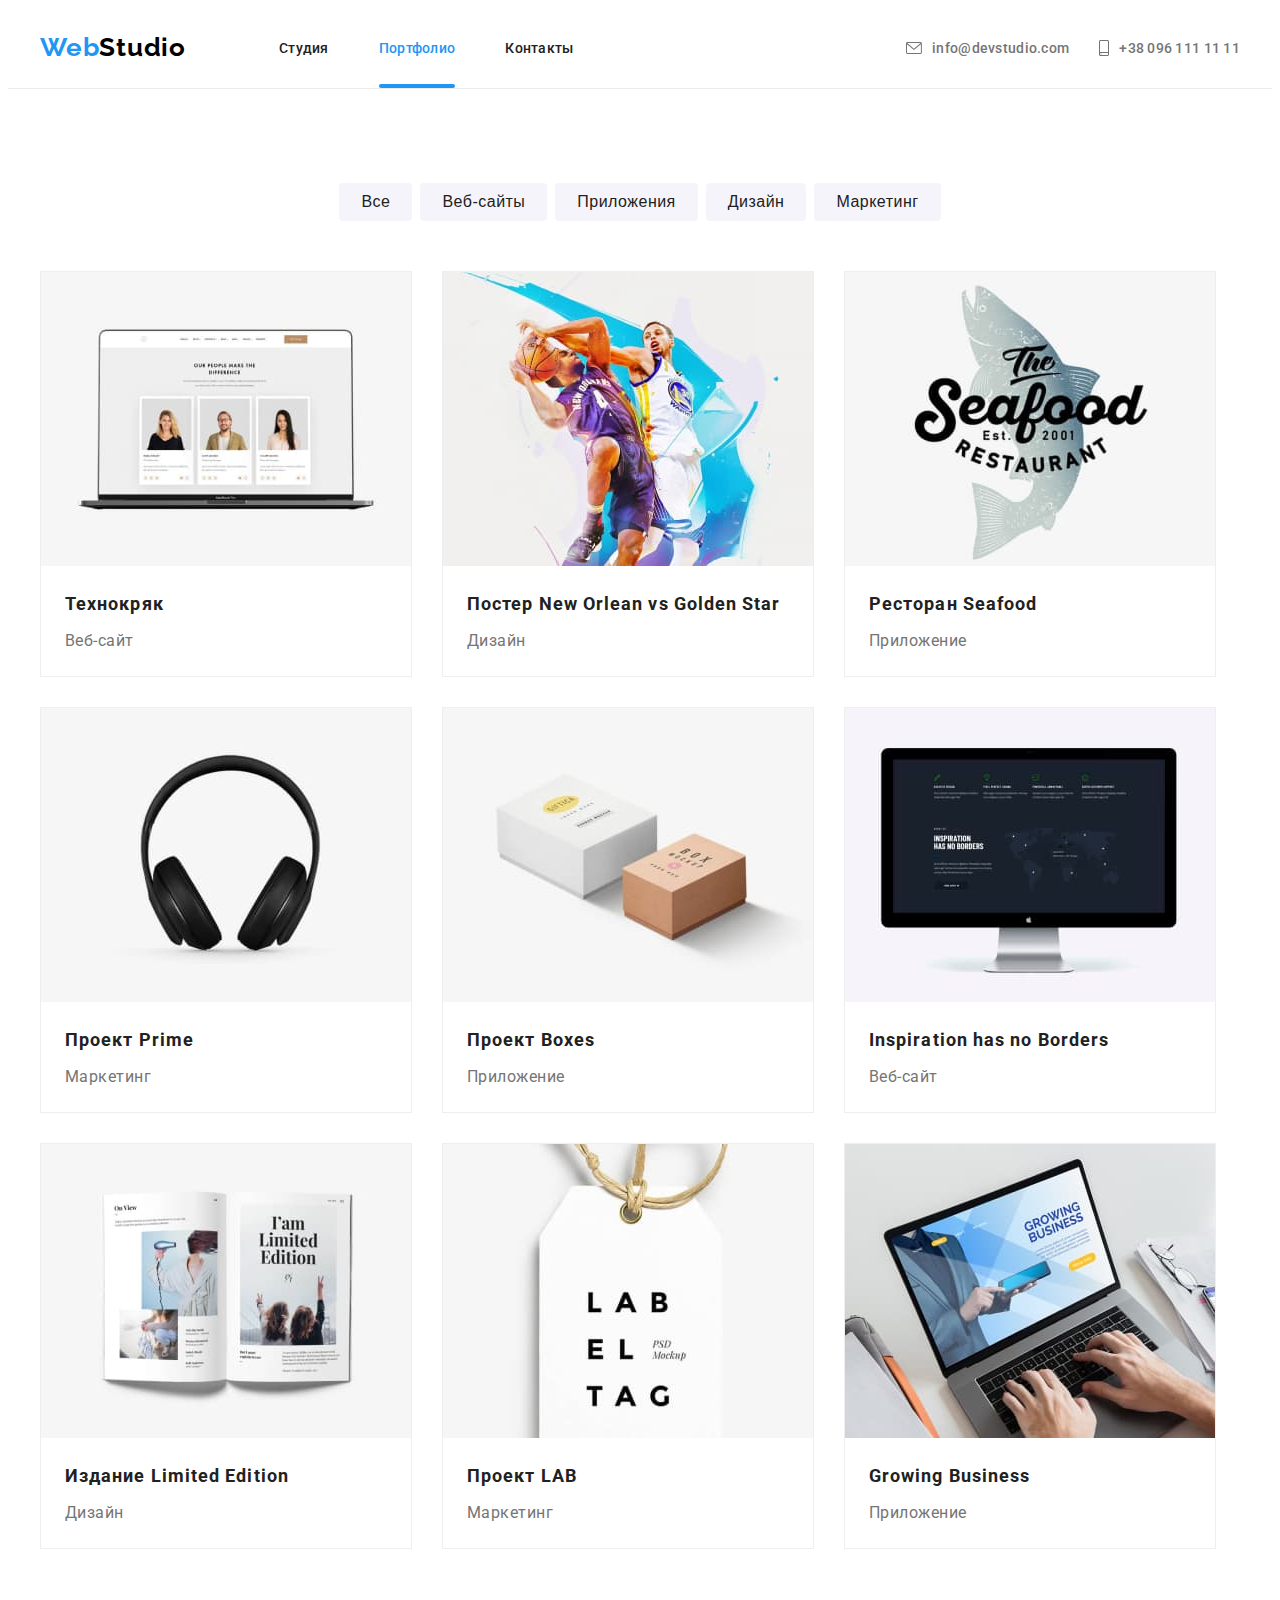
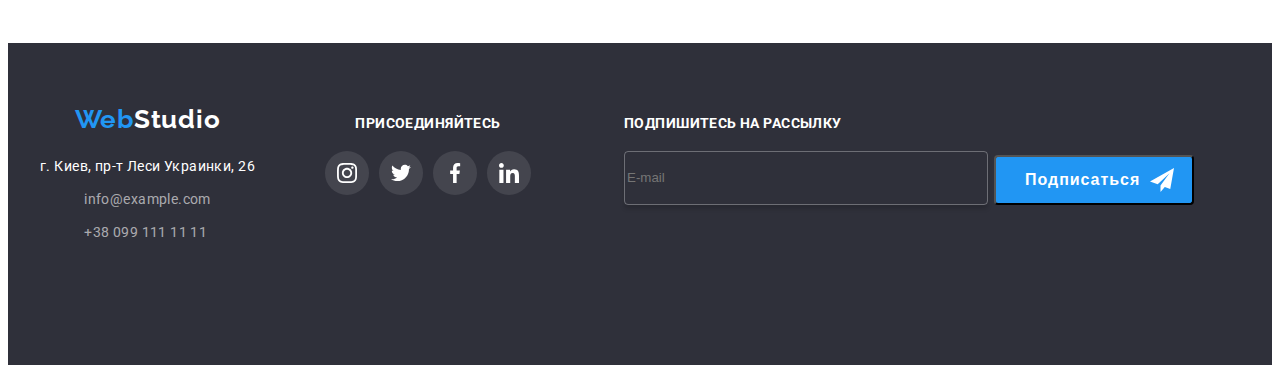
==== commit 9356a9e8: "the end" ====
--- a/portfolio.html
+++ b/portfolio.html
@@ -167,33 +167,33 @@
                 <picture>
                   <source
                     srcset="
-                      ./images/index/igor-1.jpg     1x,
-                      ./images/team2x/igor270_2.jpg 2x
-                    "
-                    media="(min-width:1200px)"
-                  />
-                  <source
-                    srcset="
-                      ./images/team1x/igor354_1x.jpg 1x,
-                      ./images/team2x/igor354_2.jpg  2x
-                    "
-                    media="(min-width:768px)"
-                  />
-                  <source
-                    srcset="
-                      ./images/team1x/igor450_1x.jpg 1x,
-                      ./images/team2x/igor450_2x.jpg 2x
-                    "
-                    media="(min-width:320px)"
-                  />
-                  <img src="images/index/igor-1.jpg" alt="Игорь Демьяненко" />
-                </picture>
-                <img
-                  class="products__img"
-                  src="./images/portfolio1x_370/tehnocryak-1.jpg"
-                  alt="экран ноутбука"
-                  width="370"
-                />
+                      ./images/portfolio1x_370/tehnocryak-1.jpg 1x,
+                      ./images/portfolio2x_370/texkr370_2x.jpg  2x
+                    "
+                    media="(min-width:1200px)"
+                  />
+                  <source
+                    srcset="
+                      ./images/portfolio1x_354/texkr354_1x.jpg 1x,
+                      ./images/portfolio2x_354/texkr354_2x.jpg 2x
+                    "
+                    media="(min-width:768px)"
+                  />
+                  <source
+                    srcset="
+                      ./images/portfolio1x_450/texkr450_1x.jpg 1x,
+                      ./images/portfolio2x_450/texkr450_2x.jpg 2x
+                    "
+                    media="(min-width:320px)"
+                  />
+                  <img
+                    class="products__img"
+                    src="./images/portfolio1x_370/tehnocryak-1.jpg"
+                    alt="экран ноутбука"
+                    width="370"
+                  />
+                </picture>
+
                 <p class="products__description">
                   Технокряк это современная площадка распространения
                   коронавируса. Компании используют эту платформу для цифрового
@@ -210,33 +210,33 @@
                 <picture>
                   <source
                     srcset="
-                      ./images/index/igor-1.jpg     1x,
-                      ./images/team2x/igor270_2.jpg 2x
-                    "
-                    media="(min-width:1200px)"
-                  />
-                  <source
-                    srcset="
-                      ./images/team1x/igor354_1x.jpg 1x,
-                      ./images/team2x/igor354_2.jpg  2x
-                    "
-                    media="(min-width:768px)"
-                  />
-                  <source
-                    srcset="
-                      ./images/team1x/igor450_1x.jpg 1x,
-                      ./images/team2x/igor450_2x.jpg 2x
-                    "
-                    media="(min-width:320px)"
-                  />
-                  <img src="images/index/igor-1.jpg" alt="Игорь Демьяненко" />
-                </picture>
-                <img
-                  class="products__img"
-                  src="./images/portfolio1x_370/poster-1.jpg"
-                  alt="два баскетболиста с мячом"
-                  width="370"
-                />
+                      ./images/portfolio1x_370/poster-1.jpg   1x,
+                      ./images/portfolio2x_370/post370_2x.jpg 2x
+                    "
+                    media="(min-width:1200px)"
+                  />
+                  <source
+                    srcset="
+                      ./images/portfolio1x_354/post354_1x.jpg 1x,
+                      ./images/portfolio2x_354/post354_2x.jpg 2x
+                    "
+                    media="(min-width:768px)"
+                  />
+                  <source
+                    srcset="
+                      ./images/portfolio1x_450/post450_1x.jpg 1x,
+                      ./images/portfolio2x_450/post450_2x.jpg 2x
+                    "
+                    media="(min-width:320px)"
+                  />
+                  <img
+                    class="products__img"
+                    src="./images/portfolio1x_370/poster-1.jpg"
+                    alt="два баскетболиста с мячом"
+                    width="370"
+                  />
+                </picture>
+
                 <p class="products__description">
                   Технокряк это современная площадка распространения
                   коронавируса. Компании используют эту платформу для цифрового
@@ -255,33 +255,33 @@
                 <picture>
                   <source
                     srcset="
-                      ./images/index/igor-1.jpg     1x,
-                      ./images/team2x/igor270_2.jpg 2x
-                    "
-                    media="(min-width:1200px)"
-                  />
-                  <source
-                    srcset="
-                      ./images/team1x/igor354_1x.jpg 1x,
-                      ./images/team2x/igor354_2.jpg  2x
-                    "
-                    media="(min-width:768px)"
-                  />
-                  <source
-                    srcset="
-                      ./images/team1x/igor450_1x.jpg 1x,
-                      ./images/team2x/igor450_2x.jpg 2x
-                    "
-                    media="(min-width:320px)"
-                  />
-                  <img src="images/index/igor-1.jpg" alt="Игорь Демьяненко" />
-                </picture>
-                <img
-                  class="products__img"
-                  src="./images/portfolio1x_370/seafood-1.jpg"
-                  alt="эмблема ресторана сифуд"
-                  width="370"
-                />
+                      ./images/portfolio1x_370/seafood-1.jpg     1x,
+                      ./images/portfolio2x_370/seafood370_2x.jpg 2x
+                    "
+                    media="(min-width:1200px)"
+                  />
+                  <source
+                    srcset="
+                      ./images/portfolio1x_354/seafood354_1x.jpg 1x,
+                      ./images/portfolio2x_354/seafood354_2x.jpg 2x
+                    "
+                    media="(min-width:768px)"
+                  />
+                  <source
+                    srcset="
+                      ./images/portfolio1x_450/seafood450_1x.jpg 1x,
+                      ./images/portfolio2x_450/seafood450_2x.jpg 2x
+                    "
+                    media="(min-width:320px)"
+                  />
+                  <img
+                    class="products__img"
+                    src="./images/portfolio1x_370/seafood-1.jpg"
+                    alt="эмблема ресторана сифуд"
+                    width="370"
+                  />
+                </picture>
+
                 <p class="products__description">
                   Технокряк это современная площадка распространения
                   коронавируса. Компании используют эту платформу для цифрового
@@ -298,33 +298,33 @@
                 <picture>
                   <source
                     srcset="
-                      ./images/index/igor-1.jpg     1x,
-                      ./images/team2x/igor270_2.jpg 2x
-                    "
-                    media="(min-width:1200px)"
-                  />
-                  <source
-                    srcset="
-                      ./images/team1x/igor354_1x.jpg 1x,
-                      ./images/team2x/igor354_2.jpg  2x
-                    "
-                    media="(min-width:768px)"
-                  />
-                  <source
-                    srcset="
-                      ./images/team1x/igor450_1x.jpg 1x,
-                      ./images/team2x/igor450_2x.jpg 2x
-                    "
-                    media="(min-width:320px)"
-                  />
-                  <img src="images/index/igor-1.jpg" alt="Игорь Демьяненко" />
-                </picture>
-                <img
-                  class="products__img"
-                  src="./images/portfolio1x_370/prime-1.jpg"
-                  alt="наушники"
-                  width="370"
-                />
+                      ./images/portfolio1x_370/prime-1.jpg     1x,
+                      ./images/portfolio2x_370/prime370_2x.jpg 2x
+                    "
+                    media="(min-width:1200px)"
+                  />
+                  <source
+                    srcset="
+                      ./images/portfolio1x_354/prime354_1x.jpg 1x,
+                      ./images/portfolio2x_354/prime354_2x.jpg 2x
+                    "
+                    media="(min-width:768px)"
+                  />
+                  <source
+                    srcset="
+                      ./images/portfolio1x_450/prime450_1x.jpg 1x,
+                      ./images/portfolio2x_450/prime450_2x.jpg 2x
+                    "
+                    media="(min-width:320px)"
+                  />
+                  <img
+                    class="products__img"
+                    src="./images/portfolio1x_370/prime-1.jpg"
+                    alt="наушники"
+                    width="370"
+                  />
+                </picture>
+
                 <p class="products__description">
                   Технокряк это современная площадка распространения
                   коронавируса. Компании используют эту платформу для цифрового
@@ -341,33 +341,33 @@
                 <picture>
                   <source
                     srcset="
-                      ./images/index/igor-1.jpg     1x,
-                      ./images/team2x/igor270_2.jpg 2x
-                    "
-                    media="(min-width:1200px)"
-                  />
-                  <source
-                    srcset="
-                      ./images/team1x/igor354_1x.jpg 1x,
-                      ./images/team2x/igor354_2.jpg  2x
-                    "
-                    media="(min-width:768px)"
-                  />
-                  <source
-                    srcset="
-                      ./images/team1x/igor450_1x.jpg 1x,
-                      ./images/team2x/igor450_2x.jpg 2x
-                    "
-                    media="(min-width:320px)"
-                  />
-                  <img src="images/index/igor-1.jpg" alt="Игорь Демьяненко" />
-                </picture>
-                <img
-                  class="products__img"
-                  src="./images/portfolio1x_370/boxes-1.jpg"
-                  alt="белая коробка рядом с коричневой коробкой"
-                  width="370"
-                />
+                      ./images/portfolio1x_370/boxes-1.jpg   1x,
+                      ./images/portfolio2x_370/box370_2x.jpg 2x
+                    "
+                    media="(min-width:1200px)"
+                  />
+                  <source
+                    srcset="
+                      ./images/portfolio1x_354/box354_1x.jpg 1x,
+                      ./images/portfolio2x_354/box354_2x.jpg 2x
+                    "
+                    media="(min-width:768px)"
+                  />
+                  <source
+                    srcset="
+                      ./images/portfolio1x_450/box450_1x.jpg 1x,
+                      ./images/portfolio2x_450/box450_2x.jpg 2x
+                    "
+                    media="(min-width:320px)"
+                  />
+                  <img
+                    class="products__img"
+                    src="./images/portfolio1x_370/boxes-1.jpg"
+                    alt="белая коробка рядом с коричневой коробкой"
+                    width="370"
+                  />
+                </picture>
+
                 <p class="products__description">
                   Технокряк это современная площадка распространения
                   коронавируса. Компании используют эту платформу для цифрового
@@ -384,33 +384,33 @@
                 <picture>
                   <source
                     srcset="
-                      ./images/index/igor-1.jpg     1x,
-                      ./images/team2x/igor270_2.jpg 2x
-                    "
-                    media="(min-width:1200px)"
-                  />
-                  <source
-                    srcset="
-                      ./images/team1x/igor354_1x.jpg 1x,
-                      ./images/team2x/igor354_2.jpg  2x
-                    "
-                    media="(min-width:768px)"
-                  />
-                  <source
-                    srcset="
-                      ./images/team1x/igor450_1x.jpg 1x,
-                      ./images/team2x/igor450_2x.jpg 2x
-                    "
-                    media="(min-width:320px)"
-                  />
-                  <img src="images/index/igor-1.jpg" alt="Игорь Демьяненко" />
-                </picture>
-                <img
-                  class="products__img"
-                  src="./images/portfolio1x_370/inspiration-1.jpg"
-                  alt="монитор компьютера"
-                  width="370"
-                />
+                      ./images/portfolio1x_370/inspiration-1.jpg 1x,
+                      ./images/portfolio2x_370/monitor370_2x.jpg 2x
+                    "
+                    media="(min-width:1200px)"
+                  />
+                  <source
+                    srcset="
+                      ./images/portfolio1x_354/monitor354_1x.jpg 1x,
+                      ./images/portfolio2x_354/monitor354_2x.jpg 2x
+                    "
+                    media="(min-width:768px)"
+                  />
+                  <source
+                    srcset="
+                      ./images/portfolio1x_450/monitor450_1x.jpg 1x,
+                      ./images/portfolio2x_450/monitor450_2x.jpg 2x
+                    "
+                    media="(min-width:320px)"
+                  />
+                  <img
+                    class="products__img"
+                    src="./images/portfolio1x_370/inspiration-1.jpg"
+                    alt="монитор компьютера"
+                    width="370"
+                  />
+                </picture>
+
                 <p class="products__description">
                   Технокряк это современная площадка распространения
                   коронавируса. Компании используют эту платформу для цифрового
@@ -427,33 +427,33 @@
                 <picture>
                   <source
                     srcset="
-                      ./images/index/igor-1.jpg     1x,
-                      ./images/team2x/igor270_2.jpg 2x
-                    "
-                    media="(min-width:1200px)"
-                  />
-                  <source
-                    srcset="
-                      ./images/team1x/igor354_1x.jpg 1x,
-                      ./images/team2x/igor354_2.jpg  2x
-                    "
-                    media="(min-width:768px)"
-                  />
-                  <source
-                    srcset="
-                      ./images/team1x/igor450_1x.jpg 1x,
-                      ./images/team2x/igor450_2x.jpg 2x
-                    "
-                    media="(min-width:320px)"
-                  />
-                  <img src="images/index/igor-1.jpg" alt="Игорь Демьяненко" />
-                </picture>
-                <img
-                  class="products__img"
-                  src="./images/portfolio1x_370/limited-1.jpg"
-                  alt="расскрытая книга"
-                  width="370"
-                />
+                      ./images/portfolio1x_370/limited-1.jpg  1x,
+                      ./images/portfolio2x_370/book370_2x.jpg 2x
+                    "
+                    media="(min-width:1200px)"
+                  />
+                  <source
+                    srcset="
+                      ./images/portfolio1x_354/book354_1x.jpg 1x,
+                      ./images/portfolio2x_354/book354_2x.jpg 2x
+                    "
+                    media="(min-width:768px)"
+                  />
+                  <source
+                    srcset="
+                      ./images/portfolio1x_450/book450_1x.jpg 1x,
+                      ./images/portfolio2x_450/book450_2x.jpg 2x
+                    "
+                    media="(min-width:320px)"
+                  />
+                  <img
+                    class="products__img"
+                    src="./images/portfolio1x_370/limited-1.jpg"
+                    alt="расскрытая книга"
+                    width="370"
+                  />
+                </picture>
+
                 <p class="products__description">
                   Технокряк это современная площадка распространения
                   коронавируса. Компании используют эту платформу для цифрового
@@ -470,33 +470,33 @@
                 <picture>
                   <source
                     srcset="
-                      ./images/index/igor-1.jpg     1x,
-                      ./images/team2x/igor270_2.jpg 2x
-                    "
-                    media="(min-width:1200px)"
-                  />
-                  <source
-                    srcset="
-                      ./images/team1x/igor354_1x.jpg 1x,
-                      ./images/team2x/igor354_2.jpg  2x
-                    "
-                    media="(min-width:768px)"
-                  />
-                  <source
-                    srcset="
-                      ./images/team1x/igor450_1x.jpg 1x,
-                      ./images/team2x/igor450_2x.jpg 2x
-                    "
-                    media="(min-width:320px)"
-                  />
-                  <img src="images/index/igor-1.jpg" alt="Игорь Демьяненко" />
-                </picture>
-                <img
-                  class="products__img"
-                  src="./images/portfolio1x_370/lab-1.jpg"
-                  alt="этикетка"
-                  width="370"
-                />
+                      ./images/portfolio1x_370/lab-1.jpg       1x,
+                      ./images/portfolio2x_370/lable370_2x.jpg 2x
+                    "
+                    media="(min-width:1200px)"
+                  />
+                  <source
+                    srcset="
+                      ./images/portfolio1x_354/lable354_1x.jpg 1x,
+                      ./images/portfolio2x_354/lable354_2x.jpg 2x
+                    "
+                    media="(min-width:768px)"
+                  />
+                  <source
+                    srcset="
+                      ./images/portfolio1x_450/lable450_1x.jpg 1x,
+                      ./images/portfolio2x_450/lable450_2x.jpg 2x
+                    "
+                    media="(min-width:320px)"
+                  />
+                  <img
+                    class="products__img"
+                    src="./images/portfolio1x_370/lab-1.jpg"
+                    alt="этикетка"
+                    width="370"
+                  />
+                </picture>
+
                 <p class="products__description">
                   Технокряк это современная площадка распространения
                   коронавируса. Компании используют эту платформу для цифрового
@@ -513,33 +513,33 @@
                 <picture>
                   <source
                     srcset="
-                      ./images/index/igor-1.jpg     1x,
-                      ./images/team2x/igor270_2.jpg 2x
-                    "
-                    media="(min-width:1200px)"
-                  />
-                  <source
-                    srcset="
-                      ./images/team1x/igor354_1x.jpg 1x,
-                      ./images/team2x/igor354_2.jpg  2x
-                    "
-                    media="(min-width:768px)"
-                  />
-                  <source
-                    srcset="
-                      ./images/team1x/igor450_1x.jpg 1x,
-                      ./images/team2x/igor450_2x.jpg 2x
-                    "
-                    media="(min-width:320px)"
-                  />
-                  <img src="images/index/igor-1.jpg" alt="Игорь Демьяненко" />
-                </picture>
-                <img
-                  class="products__img"
-                  src="./images/portfolio1x_370/growing-1.jpg"
-                  alt="ноутбук с руками человека"
-                  width="370"
-                />
+                      ./images/portfolio1x_370/growing-1.jpg  1x,
+                      ./images/portfolio2x_370/grow370_2x.jpg 2x
+                    "
+                    media="(min-width:1200px)"
+                  />
+                  <source
+                    srcset="
+                      ./images/portfolio1x_354/grow354_1x.jpg 1x,
+                      ./images/portfolio2x_354/grow354_2x.jpg 2x
+                    "
+                    media="(min-width:768px)"
+                  />
+                  <source
+                    srcset="
+                      ./images/portfolio1x_450/grow450_1x.jpg 1x,
+                      ./images/portfolio2x_450/grow450_2x.jpg 2x
+                    "
+                    media="(min-width:320px)"
+                  />
+                  <img
+                    class="products__img"
+                    src="./images/portfolio1x_370/growing-1.jpg"
+                    alt="ноутбук с руками человека"
+                    width="370"
+                  />
+                </picture>
+
                 <p class="products__description">
                   Технокряк это современная площадка распространения
                   коронавируса. Компании используют эту платформу для цифрового
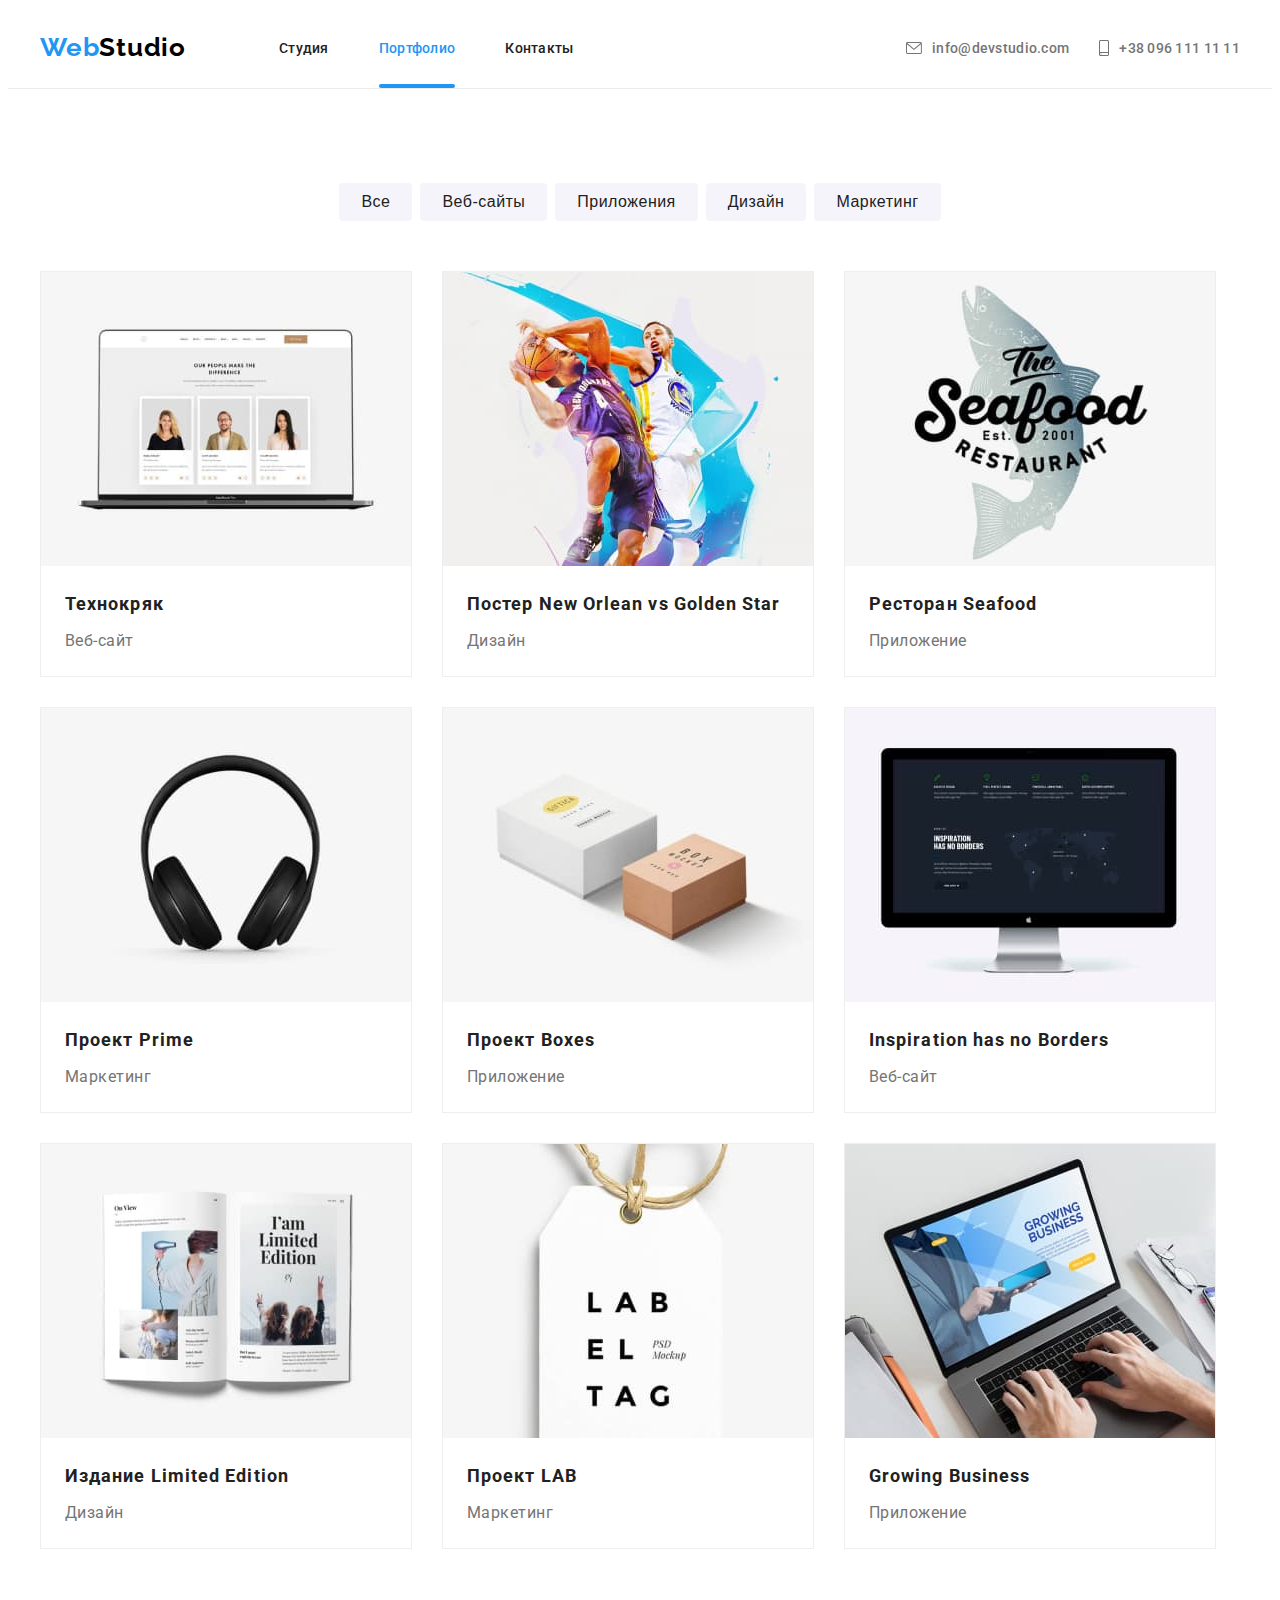
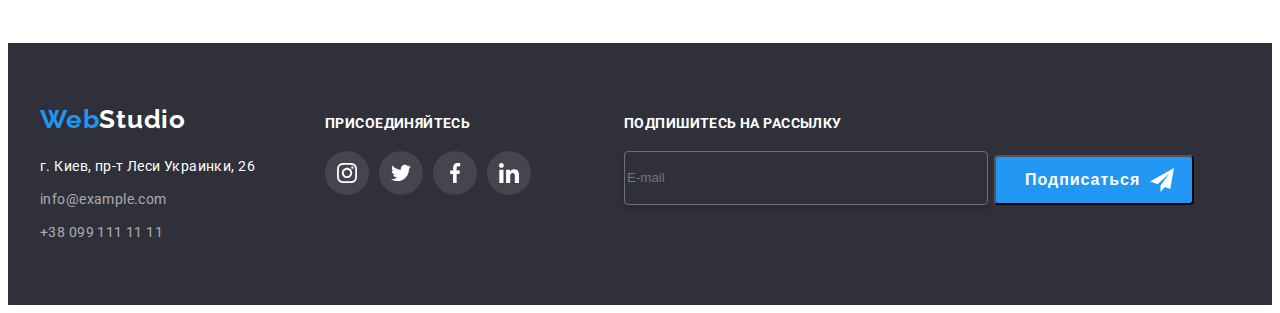
==== commit 99fa4555: "правки" ====
--- a/portfolio.html
+++ b/portfolio.html
@@ -141,6 +141,7 @@
       <section class="section">
         <div class="conteiner">
           <h1 class="visually-hidden">Наши продукты</h1>
+
           <ul class="radio-btn no-dots">
             <li class="radio-btn__item">
               <button class="radio-btn__filter" type="button">Все</button>
--- a/css/main.min.css
+++ b/css/main.min.css
@@ -1,2 +1,2 @@
-:root{--title-color: #212121;--button-color: #2196f3;--primery-text-color: #757575;--baner-text-color: #fff;--baner-color: rgba(196, 196, 196, 1);--filter-color: rgba(245, 244, 250, 1);--footer-text-color: rgba(255, 255, 255, 0.6);--footer-color: rgba(47, 48, 58, 1);--benefits-item-color: rgba(245, 244, 250, 1);--border-clients-color: rgba(175, 177, 184, 1);--icon-color: rgba(175, 177, 184, 1);--icon-hover-color: #fff;--footer-invitation-bg: rgba(255, 255, 255, 0.1);--backdrop-color: rgba(0, 0, 0, 0.2);--products-description-color: rgba(33, 150, 243, 0.9);--input-border-color: rgba(33, 33, 33, 0.2)}.visually-hidden{position:absolute;white-space:nowrap;width:1px;height:1px;overflow:hidden;border:0;padding:0;clip:rect(0 0 0 0);clip-path:inset(50%);margin:-1px}ul,p,h1,h2,h3{margin:0;padding:0}button{cursore:pointer}img{display:block;width:100%}.line-none{text-decoration:none}.no-dots{list-style:none}body{background-color:#fff;font-family:Roboto, sans-serif;color:var(--primery-text-color)}.section{padding-top:60px;padding-bottom:60px}@media screen and (min-width: 768px){.section{padding-top:60px;padding-bottom:60px}}@media screen and (min-width: 1200px){.section{padding-top:94px;padding-bottom:94px}}.title{font-weight:700;font-size:28px;line-height:1.18;text-align:center;letter-spacing:0.03em;margin-bottom:30px;color:var(--title-color)}@media screen and (min-width: 1200px){.title{font-size:36px;line-height:1.166;margin-bottom:50px}}.header{padding-top:10px;padding-bottom:10px;border-bottom:1px solid #ececec}@media screen and (min-width: 768px){.header{padding-top:21px;padding-bottom:21px}}@media screen and (min-width: 1200px){.header{padding-top:24px;padding-bottom:25px}}.conteiner--header{display:flex;align-items:center}.logo--header{margin-right:auto}@media screen and (min-width: 768px){.logo--header{margin-right:88px}}@media screen and (min-width: 1200px){.logo--header{margin-right:93px}}.menu-button{width:40px;height:40px;padding-left:auto;background-color:#ffffff;display:block;justify-content:center;align-items:center;border:none}.menu-button:focus{border-color:var(--button-color);fill:var(--button-color)}@media screen and (min-width: 768px){.menu-button{display:none}}.menu-button__icon{fill:#000;transition-property:fill;transition-duration:250ms;transition-timing-function:cubic-bezier(0.4, 0, 0.2, 1)}.menu-button:hover .menu-button__icon{fill:var(--button-color)}.nav_list{display:flex}@media screen and (max-width: 767px){.nav_list{flex-direction:column;justify-content:space-between}}.nav{display:none}@media screen and (min-width: 768px){.nav{display:block}}.nav__item,.contacts__item{font-weight:500;font-size:14px;line-height:1.143;letter-spacing:0.02em;margin-right:50px}@media screen and (min-width: 768px){.contacts__item{margin-right:0}}@media screen and (min-width: 1200px){.contacts__item:first-child{margin-right:30px}}@media screen and (max-width: 1199px){.contacts__item:first-child{margin-bottom:10px}}.nav__item:last-child,.contacts__item:last-child{margin-right:0}.nav__link{color:var(--title-color);transition-property:color;transition-duration:250ms;transition-timing-function:cubic-bezier(0.4, 0, 0.2, 1)}.link{color:var(--button-color);position:relative}.link::after{content:"";width:100%;height:4px;border-radius:2px;background-color:var(--button-color);position:absolute;left:0;bottom:-32px}.contacts{display:none}@media screen and (min-width: 768px){.contacts{display:flex;flex-direction:column;align-items:flex-start;margin-left:auto}}@media screen and (min-width: 1200px){.contacts{flex-direction:row}}.contacts__link{color:var(--primery-text-color);display:flex;align-items:center;transition-property:color;transition-duration:250ms;transition-timing-function:cubic-bezier(0.4, 0, 0.2, 1)}.contacts__link .contacts__icon{margin-right:10px;fill:currentColor}.nav__link:hover,.nav__link:active,.nav__link:focus,.contacts__link:hover,.contacts__link:focus{color:var(--button-color)}.footer-form{width:100%;display:flex;flex-direction:column;align-items:center;position:relative}@media screen and (min-width: 1200px){.footer-form{width:570px;flex-direction:row;align-items:flex-start}}.subscribe{width:100%;display:flex;flex-direction:column;align-items:center;padding-bottom:20px}.subscribe__email{padding-bottom:20px;font-weight:700;font-size:14px;line-height:1.143;letter-spacing:0.03em;text-transform:uppercase;color:var(--icon-hover-color)}.subscribe__input{width:100%;background-color:transparent;height:50px;border:1px solid rgba(255,255,255,0.3);border-radius:4px;box-shadow:0px 4px 4px rgba(0,0,0,0.15)}@media screen and (min-width: 768px){.subscribe__input{max-width:450px}}@media screen and (min-width: 1200px){.subscribe__input{width:358px}}@media screen and (min-width: 1200px){.subscribe{padding-bottom:0;align-items:flex-start}}.button--footer{padding-top:10px;padding-bottom:10px;padding-left:29px;display:flex;align-items:center}.button--footer .button__icon{fill:currentColor;margin-left:10px}@media screen and (min-width: 1200px){.button--footer{position:absolute;bottom:0px;right:0px}}.footer{color:#fff;background-color:var(--footer-color);padding:60px 0}.conteiner--footer{display:flex;flex-direction:column;align-items:center}@media screen and (min-width: 1200px){.conteiner--footer{align-items:baseline;flex-direction:row}}.footer-logo-social{width:100%;display:flex;flex-direction:column;align-items:center}@media screen and (min-width: 768px){.footer-logo-social{flex-direction:row;justify-content:space-around;padding-bottom:60px}}@media screen and (min-width: 1200px){.footer-logo-social{width:auto;justify-content:flex-start;align-items:baseline}}.adress-logo{display:flex;flex-direction:column;align-items:center}@media screen and (min-width: 1200px){.adress-logo{margin-right:70px}}.logo.logo--footer{color:#fff}.address{display:flex;flex-direction:column;align-items:center;margin-top:20px}.address__text,.address__item{font-style:normal;font-size:14px;line-height:1.71;letter-spacing:0.03em;margin-bottom:9px}.address__item:last-child{margin-bottom:0}.address__link{color:var(--footer-text-color);transition-property:color;transition-duration:250ms;transition-timing-function:cubic-bezier(0.4, 0, 0.2, 1)}.address__link:hover{color:var(--button-color)}.invitation{display:flex;flex-direction:column;align-items:center;padding-top:60px;padding-bottom:60px}@media screen and (min-width: 768px){.invitation{padding-top:0;padding-bottom:0}}@media screen and (min-width: 1200px){.invitation{padding-top:12px}}.invitation__text{font-weight:700;font-size:14px;line-height:16px;letter-spacing:0.03em;text-transform:uppercase;margin-bottom:20px}.invitation .social__link{color:var(--icon-hover-color);background-color:var(--footer-invitation-bg);transition-property:background-color;transition-duration:250ms;transition-timing-function:cubic-bezier(0.4, 0, 0.2, 1)}@media screen and (min-width: 1200px){.invitation{margin-right:93px}}.invitation .social__link:hover,.invitation .social__link:focus{background-color:var(--button-color)}.conteiner{width:100vw;margin-left:auto;margin-right:auto;padding:0 15px}@media screen and (min-width: 480px){.conteiner{width:480px}}@media screen and (min-width: 768px){.conteiner{width:768px}}@media screen and (min-width: 1200px){.conteiner{width:1200px}}.logo{font-family:Raleway;font-weight:700;font-size:26px;line-height:1.2;letter-spacing:0.03em;color:#000}.logo__web{color:var(--button-color)}.menu{width:100vw;height:100vh;background-color:#fff;position:fixed;top:0;padding:48px 40px;z-index:3}.menu-conteiner{height:100%;position:relative;display:flex;flex-direction:column;justify-content:space-between}.menu-close-btn{width:40px;height:40px;border:none;background-color:transparent;display:flex;position:absolute;top:-38px;right:15px}.menu-close-btn__icon{transition-property:fill;transition-duration:250ms;transition-timing-function:cubic-bezier(0.4, 0, 0.2, 1)}.menu-close-btn:hover .menu-close-btn__icon{fill:var(--button-color)}.nav-menu__item{font-weight:500;font-size:40px;line-height:1.18;letter-spacing:0.02em}.nav-menu__item:not(:last-child){margin-bottom:32px}.nav-menu{margin-bottom:auto}.contacts-menu__item:first-child{margin-bottom:32px}.contacts-menu__tel{font-weight:500;font-size:34px;line-height:1.18;letter-spacing:0.02em;color:var(--button-color);margin-bottom:32px}.contacts-menu__item:last-child{margin-bottom:64px}.contacts-menu__mail{font-weight:500;font-size:24px;line-height:1.17;letter-spacing:0.02em;color:var(--primery-text-color)}.nav-menu__link{color:var(--title-color);transition-property:color;transition-duration:250ms;transition-timing-function:cubic-bezier(0.4, 0, 0.2, 1)}.nav-menu__link:hover,.nav-menu__link:focus{color:var(--button-color)}.menu-social{display:flex;flex-wrap:wrap;justify-content:flex-start}.menu-social__link{font-weight:500;font-size:18px;line-height:1.22;letter-spacing:0.02em;color:var(--button-color)}.menu-social__item:not(:last-child){padding-right:10px;border-right:1px solid rgba(33,33,33,0.2)}.menu-social__item:not(:first-child){padding-left:10px}.link-menu{color:var(--button-color)}.baner{max-width:480px;margin-right:auto;margin-left:auto;padding-top:118px;padding-bottom:118px;display:flex;align-items:center;background-repeat:no-repeat;background-position:center;background-size:cover;background-color:var(--baner-color);text-align:center;background-image:linear-gradient(to right, rgba(47,48,58,0.4), rgba(47,48,58,0.4)),url("../images/bg-img/hero480_1.jpg")}@media (min-device-pixel-ratio: 2), (-webkit-min-device-pixel-ratio: 2), (min-resolution: 192dpi), (min-resolution: 2dppx){.baner{background-image:linear-gradient(to right, rgba(47,48,58,0.4), rgba(47,48,58,0.4)),url("../images/bg-img/hero480_2x-min.jpg")}}@media screen and (min-width: 768px){.baner{max-width:768px;background-image:linear-gradient(to right, rgba(47,48,58,0.4), rgba(47,48,58,0.4)),url("../images/bg-img/hero768_1-min.jpg")}}@media screen and (min-width: 768px) and (min-device-pixel-ratio: 2), screen and (min-width: 768px) and (-webkit-min-device-pixel-ratio: 2), screen and (min-width: 768px) and (min-resolution: 192dpi), screen and (min-width: 768px) and (min-resolution: 2dppx){.baner{background-image:linear-gradient(to right, rgba(47,48,58,0.4), rgba(47,48,58,0.4)),url("../images/bg-img/hero768_2x-min.jpg")}}@media screen and (min-width: 1200px){.baner{padding-top:200px;padding-bottom:200px;max-width:1600px;background-image:linear-gradient(to right, rgba(47,48,58,0.4), rgba(47,48,58,0.4)),url("../images/bg-img/img.jpg")}}@media screen and (min-width: 1200px) and (min-device-pixel-ratio: 2), screen and (min-width: 1200px) and (-webkit-min-device-pixel-ratio: 2), screen and (min-width: 1200px) and (min-resolution: 192dpi), screen and (min-width: 1200px) and (min-resolution: 2dppx){.baner{background-image:linear-gradient(to right, rgba(47,48,58,0.4), rgba(47,48,58,0.4)),url("../images/bg-img/hero1600_2x-min.jpg")}}.baner__title{color:var(--baner-text-color);font-weight:900;font-size:26px;line-height:1.62;text-align:center;letter-spacing:0.06em;text-transform:uppercase;margin-right:auto;margin-left:auto;margin-bottom:30px}@media screen and (min-width: 480px){.baner__title{max-width:360px}}@media screen and (min-width: 1200px){.baner__title{max-width:696px;font-size:44px;line-height:1.36}}.button{width:200px;height:50px;background-color:var(--button-color);box-shadow:0px 4px 4px var(rgba(0,0,0,0.15));border-radius:4px;font-weight:700;font-size:16px;line-height:1.87;letter-spacing:0.06em;color:var(--baner-text-color);cursor:pointer}.button:hover,.button:focus{transition-property:color, background-color;transition-duration:250ms;transition-timing-function:cubic-bezier(0.4, 0, 0.2, 1);background-color:var(--icon-hover-color);color:var(--button-color)}.backdrop{position:fixed;top:0;left:0;width:100vw;height:100vh;background-color:var(--backdrop-color);display:flex;align-items:flex-start;justify-content:center}@media screen and (min-width: 480px){.backdrop{align-items:center}}.modal{width:450px;min-height:581px;background-color:#fff;position:relative;padding:40px}@media screen and (min-width: 1200px){.modal{width:528px}}.close-btn{width:30px;height:30px;border-radius:50%;background-color:#ffffff;border:1px solid rgba(0,0,0,0.1);display:flex;justify-content:center;align-items:center;position:absolute;top:8px;right:8px}.close-btn:focus{border-color:var(--button-color);fill:var(--button-color)}.close-btn__icon{transition-property:fill;transition-duration:250ms;transition-timing-function:cubic-bezier(0.4, 0, 0.2, 1)}.close-btn:hover .close-btn__icon{fill:var(--button-color)}.is-hidden{opacity:0;visibility:hidden;pointer-events:none}.modal__title{font-weight:700;font-size:20px;line-height:1.15;text-align:center;letter-spacing:0.03em;color:var(--title-color);margin-bottom:12px}.modal-field{margin-bottom:10px}.modal-field__label{font-weight:400;font-size:12px;line-height:1.17;letter-spacing:0.01em;display:block;margin-bottom:4px}.modal-field__wrap{position:relative}.modal-field__text{width:100%;height:120px;border:1px solid var(--input-border-color);border-radius:4px;padding:12px 16px;color:var(--title-color);font-size:14px;resize:none}.modal-field__input{width:100%;height:40px;border:1px solid var(--input-border-color);border-radius:4px;padding-left:42px;color:var(--title-color);font-size:14px;outline:none;transition-property:border-color;transition-duration:250ms;transition-timing-function:cubic-bezier(0.4, 0, 0.2, 1)}.modal-field__input:focus{border-color:var(--button-color)}.modal-field__input:focus+.modal-field__icon{fill:var(--button-color)}.modal-field__icon{fill:var(--title-color);position:absolute;left:12px;top:50%;transform:translateY(-50%);transition-property:fill;transition-duration:250ms;transition-timing-function:cubic-bezier(0.4, 0, 0.2, 1)}.field{margin-bottom:20px}.field:focus{border-color:var(--button-color)}.modal-policy{display:flex;justify-content:center;margin-bottom:30px}.modal-policy__text{font-size:14px;line-height:1.71;letter-spacing:0.03em;display:flex;align-items:center;position:relative}.link-policy{margin-left:6px;color:var(--button-color)}.modal-policy__text::before{content:"";width:16px;height:15px;border:2px solid var(--title-color);border-radius:2px;margin-right:7px;background-image:url(../images/modal/Vector1.svg);background-position:center;background-size:16px;background-repeat:no-repeat}.modal-policy__check:checked+.modal-policy__text::before{background-color:var(--button-color);border:none}.submit-button{text-align:center}.benefits__title{font-weight:700;font-size:14px;line-height:1.143;letter-spacing:0.03em;text-transform:uppercase;color:var(--title-color);text-align:center;margin-bottom:10px}@media screen and (min-width: 768px){.benefits__title{text-align:left}}.benefits__list{margin-bottom:-30px}@media screen and (min-width: 768px){.benefits__list{display:flex;flex-wrap:wrap;margin-right:-30px}}@media screen and (min-width: 1200px){.benefits__list{display:flex;margin-right:-30px}}.benefits__item{width:100%;margin-bottom:30px}@media screen and (min-width: 768px){.benefits__item{width:354px;margin-right:30px}}@media screen and (min-width: 1200px){.benefits__item{width:270px;margin-right:30px}}.benefits__item::before{display:block;content:"";height:120px;background-color:var(--benefits-item-color);background-size:70px 70px;background-position:center;background-repeat:no-repeat;margin-bottom:30px}.benefits__text{font-size:14px;line-height:1.71;letter-spacing:0.03em}.benefits__item:nth-child(1)::before{background-image:url(../images/banefis-icon/antenna_1.png)}.benefits__item:nth-child(2)::before{background-image:url(../images/banefis-icon/clock.png)}.benefits__item:nth-child(3)::before{background-image:url(../images/banefis-icon/diagram.png)}.benefits__item:nth-child(4)::before{background-image:url(../images/banefis-icon/astronaut.png)}.pictures{padding-top:0}.pictures__list{display:flex;justify-content:space-between}.pictures__item{width:370px;position:relative}.pictures__images{display:block}.pictures__text{font-weight:700;font-size:14px;line-height:16px;text-align:center;letter-spacing:0.03em;text-transform:uppercase;color:var(--baner-text-color);background-color:rgba(47,48,58,0.8);width:100%;height:70px;padding-top:27px;padding-bottom:27px;position:absolute;bottom:0;left:0}@media screen and (max-width: 1200px){.pictures{position:absolute;white-space:nowrap;width:1px;height:1px;overflow:hidden;border:0;padding:0;clip:rect(0 0 0 0);clip-path:inset(50%);margin:-1px}}.social__list{display:flex;justify-content:center}.social__item+.social__item{margin-left:10px}.social__link{text-decoration:none;width:44px;height:44px;border-radius:50%;display:flex;justify-content:center;align-items:center;color:var(--icon-color);transition-property:color, background-color;transition-duration:250ms;transition-timing-function:cubic-bezier(0.4, 0, 0.2, 1)}.social__link:hover,.social__link:focus{background-color:var(--button-color);color:var(--icon-hover-color)}.social__icon{fill:currentColor}.team{background-color:var(--filter-color)}.team__list{margin-bottom:-30px}@media screen and (min-width: 768px){.team__list{display:flex;flex-wrap:wrap;margin-right:-30px}}@media screen and (min-width: 1200px){.team__list{display:flex;margin-right:-30px}}.team__item{width:100%;margin-bottom:30px;padding-bottom:24px;background:#ffffff;box-shadow:0px 1px 3px rgba(0,0,0,0.12),0px 1px 1px rgba(0,0,0,0.14),0px 2px 1px rgba(0,0,0,0.2);border-radius:0px 0px 4px 4px}@media screen and (min-width: 768px){.team__item{width:354px;margin-right:30px}}@media screen and (min-width: 1200px){.team__item{width:270px;margin-right:30px;padding-bottom:30px}}.team__names{font-weight:500;font-size:16px;line-height:1.1875;text-align:center;letter-spacing:0.03em;margin-top:30px;margin-bottom:10px;color:var(--title-color)}.team__profession{font-size:16px;line-height:1.1875;text-align:center;letter-spacing:0.03em;margin-bottom:16px}.clients__list{display:flex;flex-wrap:wrap;justify-content:center;margin-right:-30px;margin-bottom:-30px}.clients__item{margin-right:30px;margin-bottom:30px}.clients__link{text-decoration:none;display:flex;justify-content:center;align-items:center;width:210px;height:92px;border:1px solid var(--border-clients-color);border-radius:4px;color:var(--icon-color);transition-property:border-color, color;transition-duration:250ms;transition-timing-function:cubic-bezier(0.4, 0, 0.2, 1)}.clients__link:hover,.clients__link:focus{border-color:var(--button-color);color:var(--button-color)}@media screen and (min-width: 768px){.clients__link{width:226px}}@media screen and (min-width: 1200px){.clients__link{width:170px}}.clients__icon{fill:currentColor}.radio-btn{display:flex;flex-wrap:wrap;justify-content:flex-start;margin-bottom:50px}@media screen and (min-width: 768px){.radio-btn{justify-content:center}}.radio-btn__item{margin-right:8px}.radio-btn__item:last-child{margin-right:0}.radio-btn__filter{font-weight:500;font-size:16px;line-height:1.62;text-align:center;letter-spacing:0.03em;background-color:var(--filter-color);color:var(--title-color);padding:6px 22px;border:none;border-radius:4px;transition-property:box-shadow, color, background-color;transition-duration:250ms;transition-timing-function:cubic-bezier(0.4, 0, 0.2, 1)}.radio-btn__filter:hover,.radio-btn__filter:focus{background-color:var(--button-color);color:var(--baner-text-color);cursor:pointer;box-shadow:0px 3px 1px rgba(0,0,0,0.1),0px 1px 2px rgba(0,0,0,0.08),0px 2px 2px rgba(0,0,0,0.12)}.products__list{display:flex;flex-wrap:wrap;margin-right:-30px;margin-bottom:-30px}.products__item{width:100%;border:1px solid #eee;margin-bottom:30px;transition-property:box-shadow;transition-duration:250ms;transition-timing-function:cubic-bezier(0.4, 0, 0.2, 1);transition-delay:0}.products__item:hover{box-shadow:0px 1px 1px rgba(0,0,0,0.12),0px 4px 4px rgba(0,0,0,0.06),1px 4px 6px rgba(0,0,0,0.16)}@media screen and (min-width: 768px){.products__item{width:354px;margin-right:30px}}@media screen and (min-width: 1200px){.products__item{width:370px}}.products__box{position:relative;overflow:hidden}.products__box__img{display:block}.products__description{font-weight:400;font-size:18px;line-height:1.56;letter-spacing:0.03em;color:var(--icon-hover-color);padding-top:63px;padding-left:24px;padding-right:24px;background-color:var(--products-description-color);position:absolute;top:0;left:0;height:100%;transform:translateY(100%);transition-property:transform;transition-duration:250ms;transition-timing-function:cubic-bezier(0.4, 0, 0.2, 1);transition-delay:0}.products__item:hover .products__description{transform:translateY(0)}.products__item-div{padding-left:24px;padding-right:24px;padding-bottom:20px;padding-top:20px}.products__title{font-weight:700;font-size:18px;line-height:2;letter-spacing:0.06em;color:var(--title-color);margin-bottom:4px}.products__type{font-size:16px;line-height:1.87;letter-spacing:0.03em}
+:root{--title-color: #212121;--button-color: #2196f3;--primery-text-color: #757575;--baner-text-color: #fff;--baner-color: rgba(196, 196, 196, 1);--filter-color: rgba(245, 244, 250, 1);--footer-text-color: rgba(255, 255, 255, 0.6);--footer-color: rgba(47, 48, 58, 1);--benefits-item-color: rgba(245, 244, 250, 1);--border-clients-color: rgba(175, 177, 184, 1);--icon-color: rgba(175, 177, 184, 1);--icon-hover-color: #fff;--footer-invitation-bg: rgba(255, 255, 255, 0.1);--backdrop-color: rgba(0, 0, 0, 0.2);--products-description-color: rgba(33, 150, 243, 0.9);--input-border-color: rgba(33, 33, 33, 0.2)}.visually-hidden{position:absolute;white-space:nowrap;width:1px;height:1px;overflow:hidden;border:0;padding:0;clip:rect(0 0 0 0);clip-path:inset(50%);margin:-1px}ul,p,h1,h2,h3{margin:0;padding:0}button{cursore:pointer}img{display:block;width:100%}.line-none{text-decoration:none}.no-dots{list-style:none}body{background-color:#fff;font-family:Roboto, sans-serif;color:var(--primery-text-color)}.section{padding-top:60px;padding-bottom:60px}@media screen and (min-width: 768px){.section{padding-top:60px;padding-bottom:60px}}@media screen and (min-width: 1200px){.section{padding-top:94px;padding-bottom:94px}}.title{font-weight:700;font-size:28px;line-height:1.18;text-align:center;letter-spacing:0.03em;margin-bottom:30px;color:var(--title-color)}@media screen and (min-width: 1200px){.title{font-size:36px;line-height:1.166;margin-bottom:50px}}.header{padding-top:10px;padding-bottom:10px;border-bottom:1px solid #ececec}@media screen and (min-width: 768px){.header{padding-top:21px;padding-bottom:21px}}@media screen and (min-width: 1200px){.header{padding-top:24px;padding-bottom:25px}}.conteiner--header{display:flex;align-items:center}.logo--header{margin-right:auto}@media screen and (min-width: 768px){.logo--header{margin-right:88px}}@media screen and (min-width: 1200px){.logo--header{margin-right:93px}}.menu-button{width:40px;height:40px;padding-left:auto;background-color:#ffffff;display:block;justify-content:center;align-items:center;border:none}.menu-button:focus{border-color:var(--button-color);fill:var(--button-color)}@media screen and (min-width: 768px){.menu-button{display:none}}.menu-button__icon{fill:#000;transition-property:fill;transition-duration:250ms;transition-timing-function:cubic-bezier(0.4, 0, 0.2, 1)}.menu-button:hover .menu-button__icon{fill:var(--button-color)}.nav_list{display:flex}@media screen and (max-width: 767px){.nav_list{flex-direction:column;justify-content:space-between}}.nav{display:none}@media screen and (min-width: 768px){.nav{display:block}}.nav__item,.contacts__item{font-weight:500;font-size:14px;line-height:1.143;letter-spacing:0.02em;margin-right:50px}@media screen and (min-width: 768px){.contacts__item{margin-right:0}}@media screen and (min-width: 1200px){.contacts__item:first-child{margin-right:30px}}@media screen and (max-width: 1199px){.contacts__item:first-child{margin-bottom:10px}}.nav__item:last-child,.contacts__item:last-child{margin-right:0}.nav__link{color:var(--title-color);transition-property:color;transition-duration:250ms;transition-timing-function:cubic-bezier(0.4, 0, 0.2, 1)}.link{color:var(--button-color);position:relative}.link::after{content:"";width:100%;height:4px;border-radius:2px;background-color:var(--button-color);position:absolute;left:0;bottom:-32px}.contacts{display:none}@media screen and (min-width: 768px){.contacts{display:flex;flex-direction:column;align-items:flex-start;margin-left:auto}}@media screen and (min-width: 1200px){.contacts{flex-direction:row}}.contacts__link{color:var(--primery-text-color);display:flex;align-items:center;transition-property:color;transition-duration:250ms;transition-timing-function:cubic-bezier(0.4, 0, 0.2, 1)}.contacts__link .contacts__icon{margin-right:10px;fill:currentColor}.nav__link:hover,.nav__link:active,.nav__link:focus,.contacts__link:hover,.contacts__link:focus{color:var(--button-color)}.footer-form{width:100%;display:flex;flex-direction:column;align-items:center;position:relative}@media screen and (min-width: 1200px){.footer-form{width:570px;flex-direction:row;align-items:flex-start}}.subscribe{width:100%;display:flex;flex-direction:column;align-items:center;padding-bottom:20px}.subscribe__email{padding-bottom:20px;font-weight:700;font-size:14px;line-height:1.143;letter-spacing:0.03em;text-transform:uppercase;color:var(--icon-hover-color)}.subscribe__input{width:100%;background-color:transparent;height:50px;border:1px solid rgba(255,255,255,0.3);border-radius:4px;box-shadow:0px 4px 4px rgba(0,0,0,0.15)}@media screen and (min-width: 768px){.subscribe__input{max-width:450px}}@media screen and (min-width: 1200px){.subscribe__input{width:358px}}@media screen and (min-width: 1200px){.subscribe{padding-bottom:0;align-items:flex-start}}.button--footer{padding-top:10px;padding-bottom:10px;padding-left:29px;display:flex;align-items:center}.button--footer .button__icon{fill:currentColor;margin-left:10px}@media screen and (min-width: 1200px){.button--footer{position:absolute;bottom:0px;right:0px}}.footer{color:#fff;background-color:var(--footer-color);padding:60px 0}.conteiner--footer{display:flex;flex-direction:column;align-items:center}@media screen and (min-width: 1200px){.conteiner--footer{align-items:baseline;flex-direction:row}}.footer-logo-social{width:100%;display:flex;flex-direction:column;align-items:center}@media screen and (min-width: 768px){.footer-logo-social{flex-direction:row;justify-content:space-around;padding-bottom:60px}}@media screen and (min-width: 1200px){.footer-logo-social{width:auto;justify-content:flex-start;align-items:baseline;padding-bottom:0}}.adress-logo{display:flex;flex-direction:column;align-items:center}@media screen and (min-width: 1200px){.adress-logo{margin-right:70px;align-items:flex-start}}.logo.logo--footer{color:#fff}.address{display:flex;flex-direction:column;align-items:center;margin-top:20px}.address__text,.address__item{font-style:normal;font-size:14px;line-height:1.71;letter-spacing:0.03em;margin-bottom:9px}@media screen and (min-width: 1200px){.address{align-items:flex-start}}.address__item:last-child{margin-bottom:0}.address__link{color:var(--footer-text-color);transition-property:color;transition-duration:250ms;transition-timing-function:cubic-bezier(0.4, 0, 0.2, 1)}.address__link:hover{color:var(--button-color)}.invitation{display:flex;flex-direction:column;align-items:center;padding-top:60px;padding-bottom:60px}@media screen and (min-width: 768px){.invitation{padding-top:0;padding-bottom:0}}@media screen and (min-width: 1200px){.invitation{padding-top:12px;align-items:flex-start}}.invitation__text{font-weight:700;font-size:14px;line-height:16px;letter-spacing:0.03em;text-transform:uppercase;margin-bottom:20px}.invitation .social__link{color:var(--icon-hover-color);background-color:var(--footer-invitation-bg);transition-property:background-color;transition-duration:250ms;transition-timing-function:cubic-bezier(0.4, 0, 0.2, 1)}@media screen and (min-width: 1200px){.invitation{margin-right:93px}}.invitation .social__link:hover,.invitation .social__link:focus{background-color:var(--button-color)}.conteiner{width:100vw;margin-left:auto;margin-right:auto;padding:0 15px}@media screen and (min-width: 480px){.conteiner{width:480px}}@media screen and (min-width: 768px){.conteiner{width:768px}}@media screen and (min-width: 1200px){.conteiner{width:1200px}}.logo{font-family:Raleway;font-weight:700;font-size:26px;line-height:1.2;letter-spacing:0.03em;color:#000}.logo__web{color:var(--button-color)}.menu{width:100vw;height:100vh;background-color:#fff;position:fixed;top:0;padding:48px 40px;z-index:3}.menu-conteiner{height:100%;position:relative;display:flex;flex-direction:column;justify-content:space-between}.menu-close-btn{width:40px;height:40px;border:none;background-color:transparent;display:flex;position:absolute;top:-38px;right:15px}.menu-close-btn__icon{transition-property:fill;transition-duration:250ms;transition-timing-function:cubic-bezier(0.4, 0, 0.2, 1)}.menu-close-btn:hover .menu-close-btn__icon{fill:var(--button-color)}.nav-menu__item{font-weight:500;font-size:40px;line-height:1.18;letter-spacing:0.02em}.nav-menu__item:not(:last-child){margin-bottom:32px}.nav-menu{margin-bottom:auto}.contacts-menu__item:first-child{margin-bottom:32px}.contacts-menu__tel{font-weight:500;font-size:34px;line-height:1.18;letter-spacing:0.02em;color:var(--button-color);margin-bottom:32px}.contacts-menu__item:last-child{margin-bottom:64px}.contacts-menu__mail{font-weight:500;font-size:24px;line-height:1.17;letter-spacing:0.02em;color:var(--primery-text-color)}.nav-menu__link{color:var(--title-color);transition-property:color;transition-duration:250ms;transition-timing-function:cubic-bezier(0.4, 0, 0.2, 1)}.nav-menu__link:hover,.nav-menu__link:focus{color:var(--button-color)}.menu-social{display:flex;flex-wrap:wrap;justify-content:flex-start}.menu-social__link{font-weight:500;font-size:18px;line-height:1.22;letter-spacing:0.02em;color:var(--button-color)}.menu-social__item:not(:last-child){padding-right:10px;border-right:1px solid rgba(33,33,33,0.2)}.menu-social__item:not(:first-child){padding-left:10px}.link-menu{color:var(--button-color)}.baner{max-width:480px;margin-right:auto;margin-left:auto;padding-top:118px;padding-bottom:118px;display:flex;align-items:center;background-repeat:no-repeat;background-position:center;background-size:cover;background-color:var(--baner-color);text-align:center;background-image:linear-gradient(to right, rgba(47,48,58,0.4), rgba(47,48,58,0.4)),url("../images/bg-img/hero480_1.jpg")}@media (min-device-pixel-ratio: 2), (-webkit-min-device-pixel-ratio: 2), (min-resolution: 192dpi), (min-resolution: 2dppx){.baner{background-image:linear-gradient(to right, rgba(47,48,58,0.4), rgba(47,48,58,0.4)),url("../images/bg-img/hero480_2x-min.jpg")}}@media screen and (min-width: 768px){.baner{max-width:768px;background-image:linear-gradient(to right, rgba(47,48,58,0.4), rgba(47,48,58,0.4)),url("../images/bg-img/hero768_1-min.jpg")}}@media screen and (min-width: 768px) and (min-device-pixel-ratio: 2), screen and (min-width: 768px) and (-webkit-min-device-pixel-ratio: 2), screen and (min-width: 768px) and (min-resolution: 192dpi), screen and (min-width: 768px) and (min-resolution: 2dppx){.baner{background-image:linear-gradient(to right, rgba(47,48,58,0.4), rgba(47,48,58,0.4)),url("../images/bg-img/hero768_2x-min.jpg")}}@media screen and (min-width: 1200px){.baner{padding-top:200px;padding-bottom:200px;max-width:1600px;background-image:linear-gradient(to right, rgba(47,48,58,0.4), rgba(47,48,58,0.4)),url("../images/bg-img/img.jpg")}}@media screen and (min-width: 1200px) and (min-device-pixel-ratio: 2), screen and (min-width: 1200px) and (-webkit-min-device-pixel-ratio: 2), screen and (min-width: 1200px) and (min-resolution: 192dpi), screen and (min-width: 1200px) and (min-resolution: 2dppx){.baner{background-image:linear-gradient(to right, rgba(47,48,58,0.4), rgba(47,48,58,0.4)),url("../images/bg-img/hero1600_2x-min.jpg")}}.baner__title{color:var(--baner-text-color);font-weight:900;font-size:26px;line-height:1.62;text-align:center;letter-spacing:0.06em;text-transform:uppercase;margin-right:auto;margin-left:auto;margin-bottom:30px}@media screen and (min-width: 480px){.baner__title{max-width:360px}}@media screen and (min-width: 1200px){.baner__title{max-width:696px;font-size:44px;line-height:1.36}}.button{width:200px;height:50px;background-color:var(--button-color);box-shadow:0px 4px 4px var(rgba(0,0,0,0.15));border-radius:4px;font-weight:700;font-size:16px;line-height:1.87;letter-spacing:0.06em;color:var(--baner-text-color);cursor:pointer}.button:hover,.button:focus{transition-property:color, background-color;transition-duration:250ms;transition-timing-function:cubic-bezier(0.4, 0, 0.2, 1);background-color:var(--icon-hover-color);color:var(--button-color)}.backdrop{position:fixed;top:0;left:0;width:100vw;height:100vh;background-color:var(--backdrop-color);display:flex;align-items:flex-start;justify-content:center}@media screen and (min-width: 480px){.backdrop{align-items:center}}.modal{width:450px;min-height:581px;background-color:#fff;position:relative;padding:40px}@media screen and (min-width: 1200px){.modal{width:528px}}.close-btn{width:30px;height:30px;border-radius:50%;background-color:#ffffff;border:1px solid rgba(0,0,0,0.1);display:flex;justify-content:center;align-items:center;position:absolute;top:8px;right:8px}.close-btn:focus{border-color:var(--button-color);fill:var(--button-color)}.close-btn__icon{transition-property:fill;transition-duration:250ms;transition-timing-function:cubic-bezier(0.4, 0, 0.2, 1)}.close-btn:hover .close-btn__icon{fill:var(--button-color)}.is-hidden{opacity:0;visibility:hidden;pointer-events:none}.modal__title{font-weight:700;font-size:20px;line-height:1.15;text-align:center;letter-spacing:0.03em;color:var(--title-color);margin-bottom:12px}.modal-field{margin-bottom:10px}.modal-field__label{font-weight:400;font-size:12px;line-height:1.17;letter-spacing:0.01em;display:block;margin-bottom:4px}.modal-field__wrap{position:relative}.modal-field__text{width:100%;height:120px;border:1px solid var(--input-border-color);border-radius:4px;padding:12px 16px;color:var(--title-color);font-size:14px;resize:none}.modal-field__input{width:100%;height:40px;border:1px solid var(--input-border-color);border-radius:4px;padding-left:42px;color:var(--title-color);font-size:14px;outline:none;transition-property:border-color;transition-duration:250ms;transition-timing-function:cubic-bezier(0.4, 0, 0.2, 1)}.modal-field__input:focus{border-color:var(--button-color)}.modal-field__input:focus+.modal-field__icon{fill:var(--button-color)}.modal-field__icon{fill:var(--title-color);position:absolute;left:12px;top:50%;transform:translateY(-50%);transition-property:fill;transition-duration:250ms;transition-timing-function:cubic-bezier(0.4, 0, 0.2, 1)}.field{margin-bottom:20px}.field:focus{border-color:var(--button-color)}.modal-policy{display:flex;justify-content:center;margin-bottom:30px}.modal-policy__text{font-size:14px;line-height:1.71;letter-spacing:0.03em;display:flex;align-items:center;position:relative}.link-policy{margin-left:6px;color:var(--button-color)}.modal-policy__text::before{content:"";width:16px;height:15px;border:2px solid var(--title-color);border-radius:2px;margin-right:7px;background-image:url(../images/modal/Vector1.svg);background-position:center;background-size:16px;background-repeat:no-repeat}.modal-policy__check:checked+.modal-policy__text::before{background-color:var(--button-color);border:none}.submit-button{text-align:center}.benefits__title{font-weight:700;font-size:14px;line-height:1.143;letter-spacing:0.03em;text-transform:uppercase;color:var(--title-color);text-align:center;margin-bottom:10px}@media screen and (min-width: 768px){.benefits__title{text-align:left}}.benefits__list{margin-bottom:-30px}@media screen and (min-width: 768px){.benefits__list{display:flex;flex-wrap:wrap;margin-right:-30px}}@media screen and (min-width: 1200px){.benefits__list{display:flex;margin-right:-30px}}.benefits__item{width:100%;margin-bottom:30px}@media screen and (min-width: 768px){.benefits__item{width:354px;margin-right:30px}}@media screen and (min-width: 1200px){.benefits__item{width:270px;margin-right:30px}}.benefits__item::before{display:block;content:"";height:120px;background-color:var(--benefits-item-color);background-size:70px 70px;background-position:center;background-repeat:no-repeat;margin-bottom:30px}.benefits__text{font-size:14px;line-height:1.71;letter-spacing:0.03em}.benefits__item:nth-child(1)::before{background-image:url(../images/banefis-icon/antenna_1.png)}.benefits__item:nth-child(2)::before{background-image:url(../images/banefis-icon/clock.png)}.benefits__item:nth-child(3)::before{background-image:url(../images/banefis-icon/diagram.png)}.benefits__item:nth-child(4)::before{background-image:url(../images/banefis-icon/astronaut.png)}.pictures{padding-top:0}.pictures__list{display:flex;justify-content:space-between}.pictures__item{width:370px;position:relative}.pictures__images{display:block}.pictures__text{font-weight:700;font-size:14px;line-height:16px;text-align:center;letter-spacing:0.03em;text-transform:uppercase;color:var(--baner-text-color);background-color:rgba(47,48,58,0.8);width:100%;height:70px;padding-top:27px;padding-bottom:27px;position:absolute;bottom:0;left:0}@media screen and (max-width: 1200px){.pictures{position:absolute;white-space:nowrap;width:1px;height:1px;overflow:hidden;border:0;padding:0;clip:rect(0 0 0 0);clip-path:inset(50%);margin:-1px}}.social__list{display:flex;justify-content:center}.social__item+.social__item{margin-left:10px}.social__link{text-decoration:none;width:44px;height:44px;border-radius:50%;display:flex;justify-content:center;align-items:center;color:var(--icon-color);transition-property:color, background-color;transition-duration:250ms;transition-timing-function:cubic-bezier(0.4, 0, 0.2, 1)}.social__link:hover,.social__link:focus{background-color:var(--button-color);color:var(--icon-hover-color)}.social__icon{fill:currentColor}.team{background-color:var(--filter-color)}.team__list{margin-bottom:-30px}@media screen and (min-width: 768px){.team__list{display:flex;flex-wrap:wrap;margin-right:-30px}}@media screen and (min-width: 1200px){.team__list{display:flex;margin-right:-30px}}.team__item{width:100%;margin-bottom:30px;padding-bottom:24px;background:#ffffff;box-shadow:0px 1px 3px rgba(0,0,0,0.12),0px 1px 1px rgba(0,0,0,0.14),0px 2px 1px rgba(0,0,0,0.2);border-radius:0px 0px 4px 4px}@media screen and (min-width: 768px){.team__item{width:354px;margin-right:30px}}@media screen and (min-width: 1200px){.team__item{width:270px;margin-right:30px;padding-bottom:30px}}.team__names{font-weight:500;font-size:16px;line-height:1.1875;text-align:center;letter-spacing:0.03em;margin-top:30px;margin-bottom:10px;color:var(--title-color)}.team__profession{font-size:16px;line-height:1.1875;text-align:center;letter-spacing:0.03em;margin-bottom:16px}.clients__list{display:flex;flex-wrap:wrap;justify-content:center;margin-right:-30px;margin-bottom:-30px}.clients__item{margin-right:30px;margin-bottom:30px}.clients__link{text-decoration:none;display:flex;justify-content:center;align-items:center;width:210px;height:92px;border:1px solid var(--border-clients-color);border-radius:4px;color:var(--icon-color);transition-property:border-color, color;transition-duration:250ms;transition-timing-function:cubic-bezier(0.4, 0, 0.2, 1)}.clients__link:hover,.clients__link:focus{border-color:var(--button-color);color:var(--button-color)}@media screen and (min-width: 768px){.clients__link{width:226px}}@media screen and (min-width: 1200px){.clients__link{width:170px}}.clients__icon{fill:currentColor}.radio-btn{display:flex;flex-wrap:wrap;justify-content:flex-start;margin-bottom:40px}@media screen and (min-width: 768px){.radio-btn{justify-content:center;margin-bottom:30px}}@media screen and (min-width: 1200px){.radio-btn{margin-bottom:50px}}.radio-btn__item{margin-bottom:15px;margin-right:8px}.radio-btn__item:last-child{margin-right:0}@media screen and (min-width: 768px){.radio-btn__item{margin-bottom:0}}.radio-btn__filter{font-weight:500;font-size:16px;line-height:1.62;text-align:center;letter-spacing:0.03em;background-color:var(--filter-color);color:var(--title-color);padding:6px 22px;border:none;border-radius:4px;transition-property:box-shadow, color, background-color;transition-duration:250ms;transition-timing-function:cubic-bezier(0.4, 0, 0.2, 1)}.radio-btn__filter:hover,.radio-btn__filter:focus{background-color:var(--button-color);color:var(--baner-text-color);cursor:pointer;box-shadow:0px 3px 1px rgba(0,0,0,0.1),0px 1px 2px rgba(0,0,0,0.08),0px 2px 2px rgba(0,0,0,0.12)}.products__list{display:flex;flex-wrap:wrap;margin-bottom:-30px}@media screen and (min-width: 768px){.products__list{margin-right:-30px}}.products__item{width:100%;border:1px solid #eee;margin-bottom:30px;transition-property:box-shadow;transition-duration:250ms;transition-timing-function:cubic-bezier(0.4, 0, 0.2, 1);transition-delay:0}.products__item:hover{box-shadow:0px 1px 1px rgba(0,0,0,0.12),0px 4px 4px rgba(0,0,0,0.06),1px 4px 6px rgba(0,0,0,0.16)}@media screen and (min-width: 768px){.products__item{width:354px;margin-right:30px}}@media screen and (min-width: 1200px){.products__item{width:370px}}.products__box{position:relative;overflow:hidden}.products__box__img{display:block}.products__description{font-weight:400;font-size:18px;line-height:1.56;letter-spacing:0.03em;color:var(--icon-hover-color);padding-top:63px;padding-left:24px;padding-right:24px;background-color:var(--products-description-color);position:absolute;top:0;left:0;height:100%;transform:translateY(100%);transition-property:transform;transition-duration:250ms;transition-timing-function:cubic-bezier(0.4, 0, 0.2, 1);transition-delay:0}.products__item:hover .products__description{transform:translateY(0)}.products__item-div{padding-left:24px;padding-right:24px;padding-bottom:20px;padding-top:20px}.products__title{font-weight:700;font-size:18px;line-height:2;letter-spacing:0.06em;color:var(--title-color);margin-bottom:4px}.products__type{font-size:16px;line-height:1.87;letter-spacing:0.03em}
 /*# sourceMappingURL=main.min.css.map */